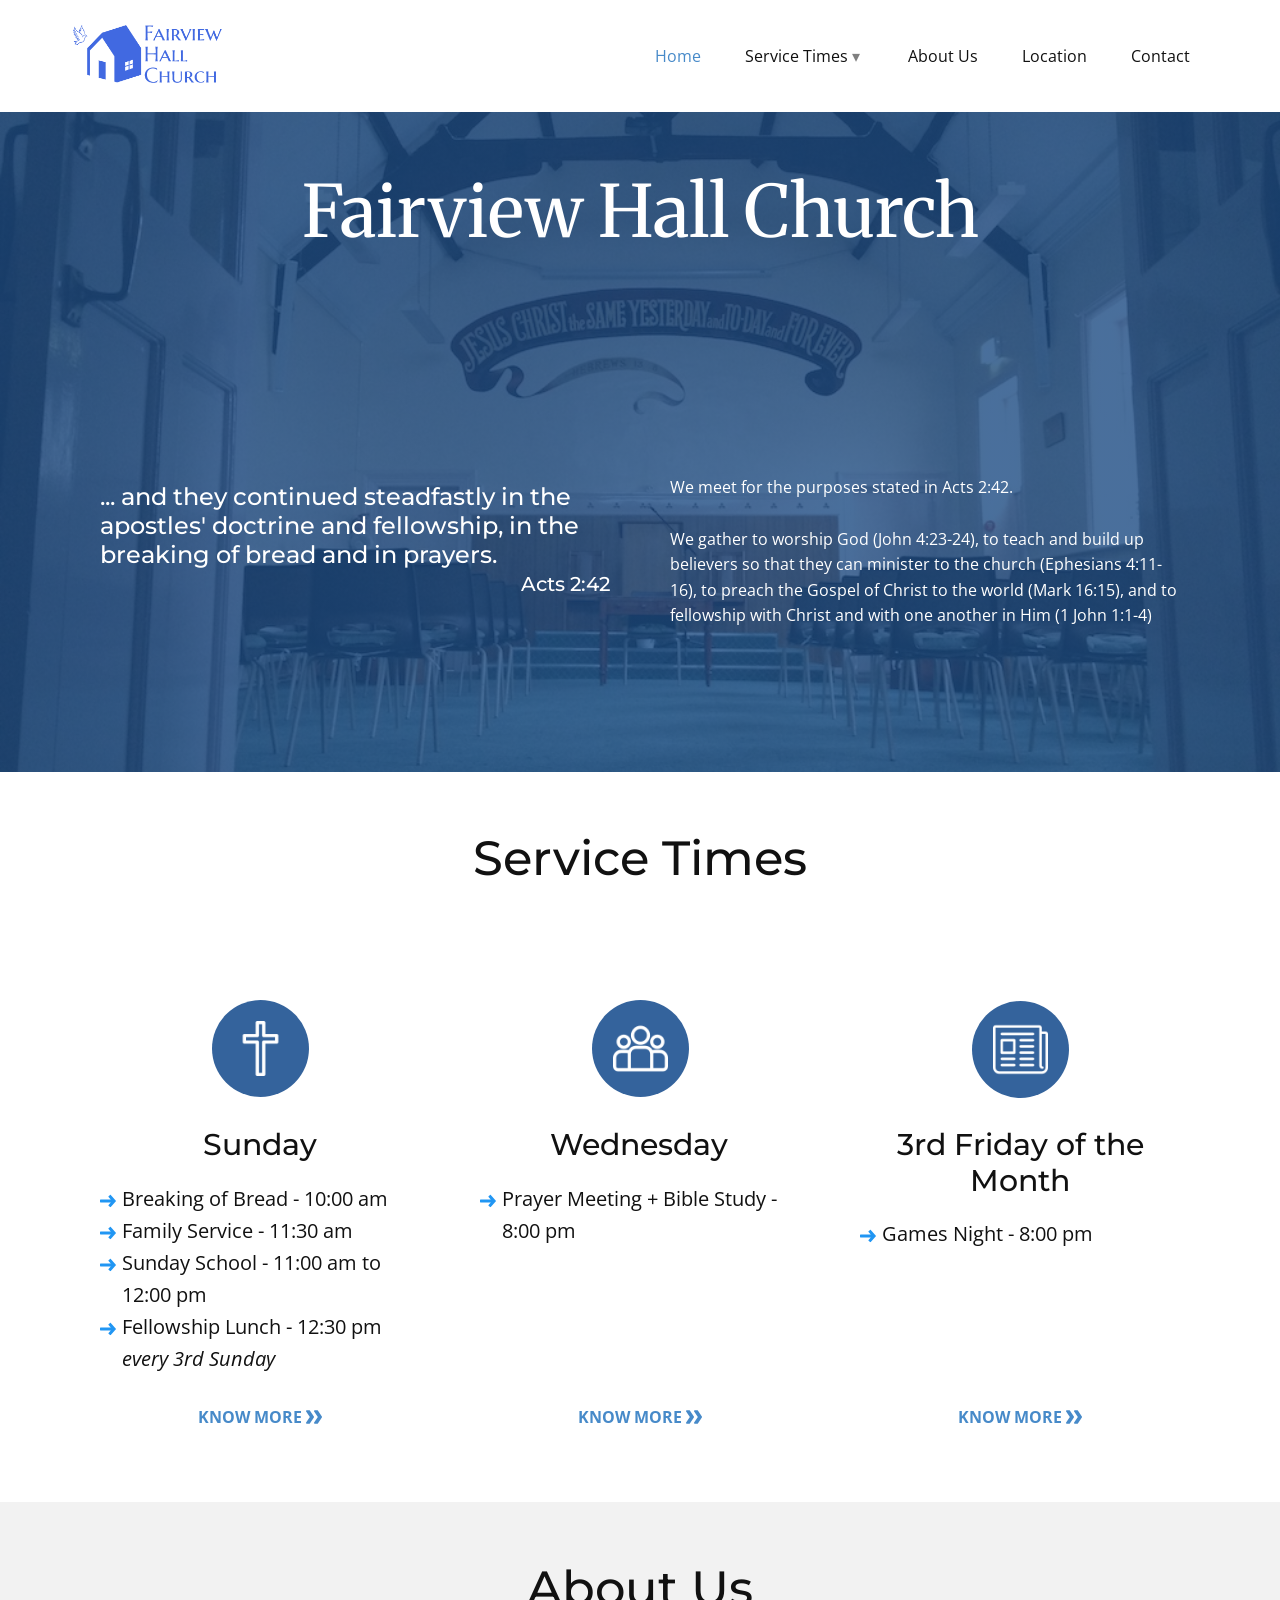
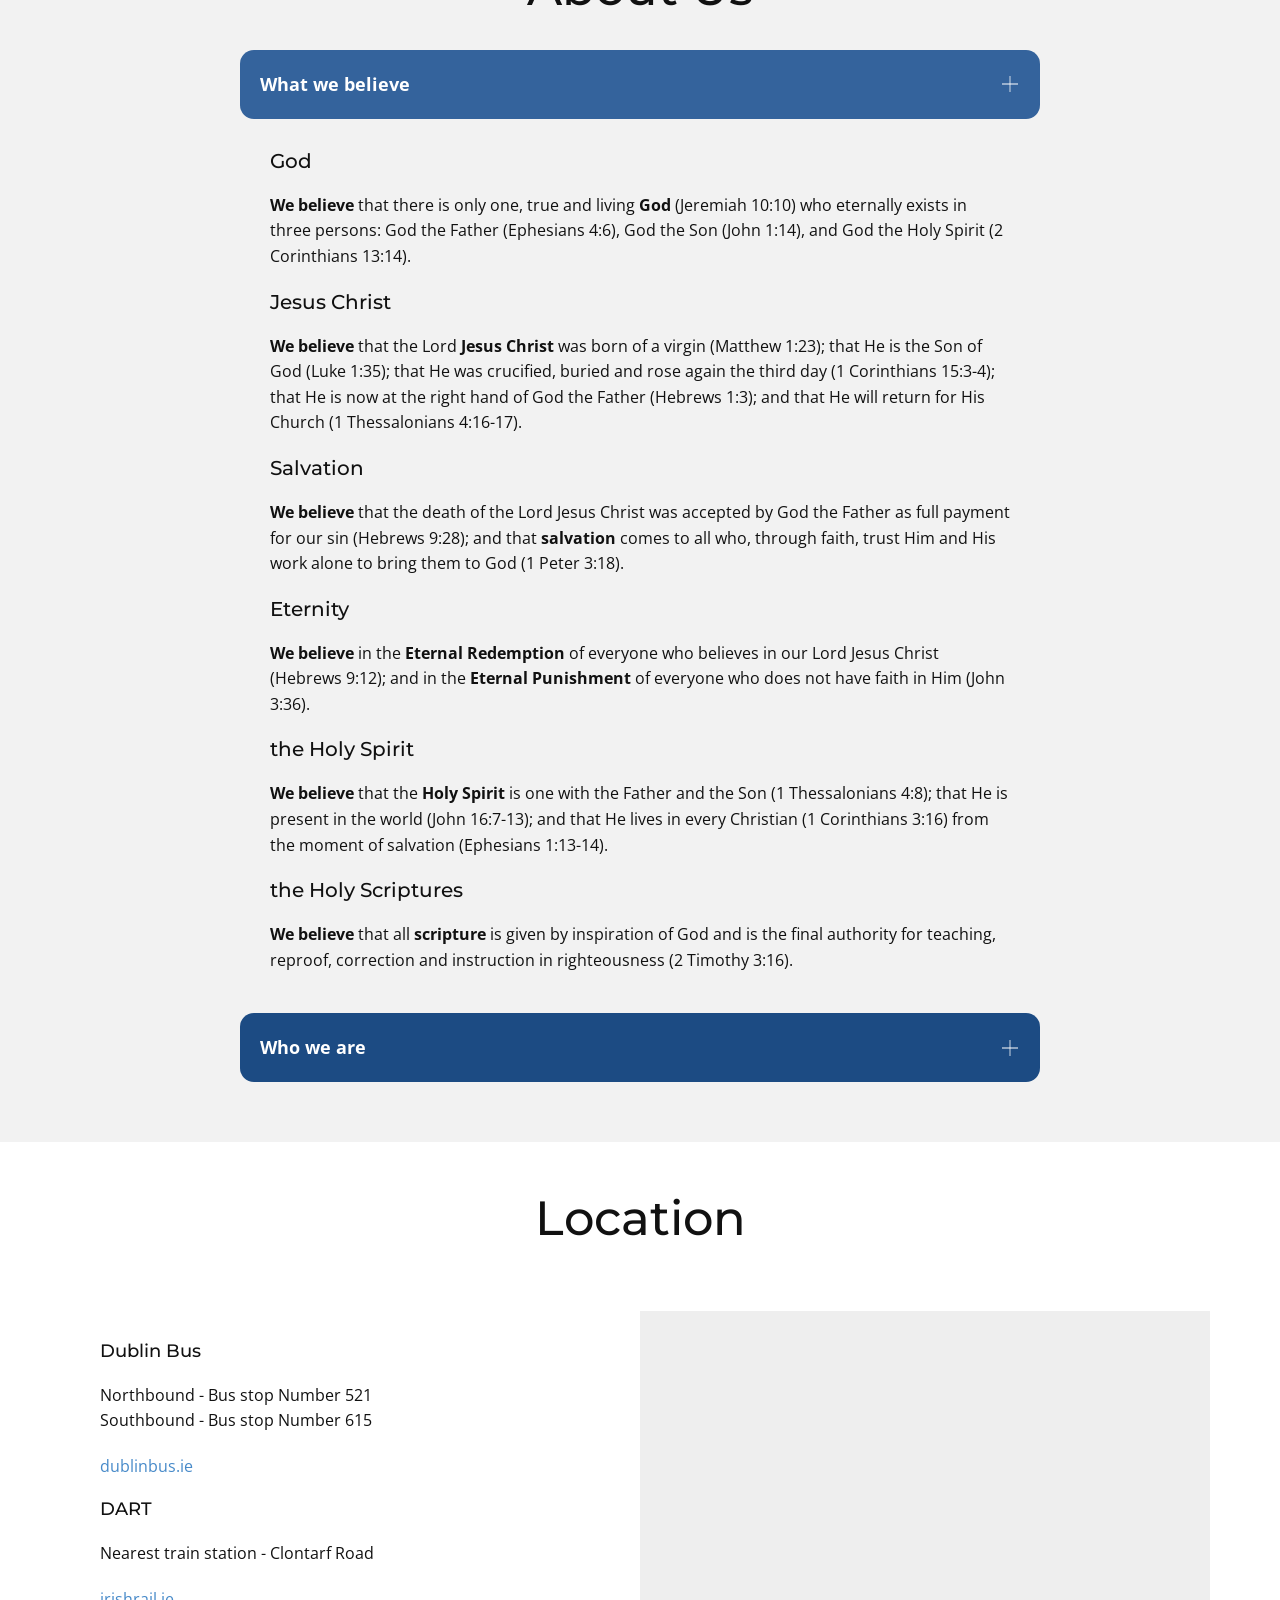
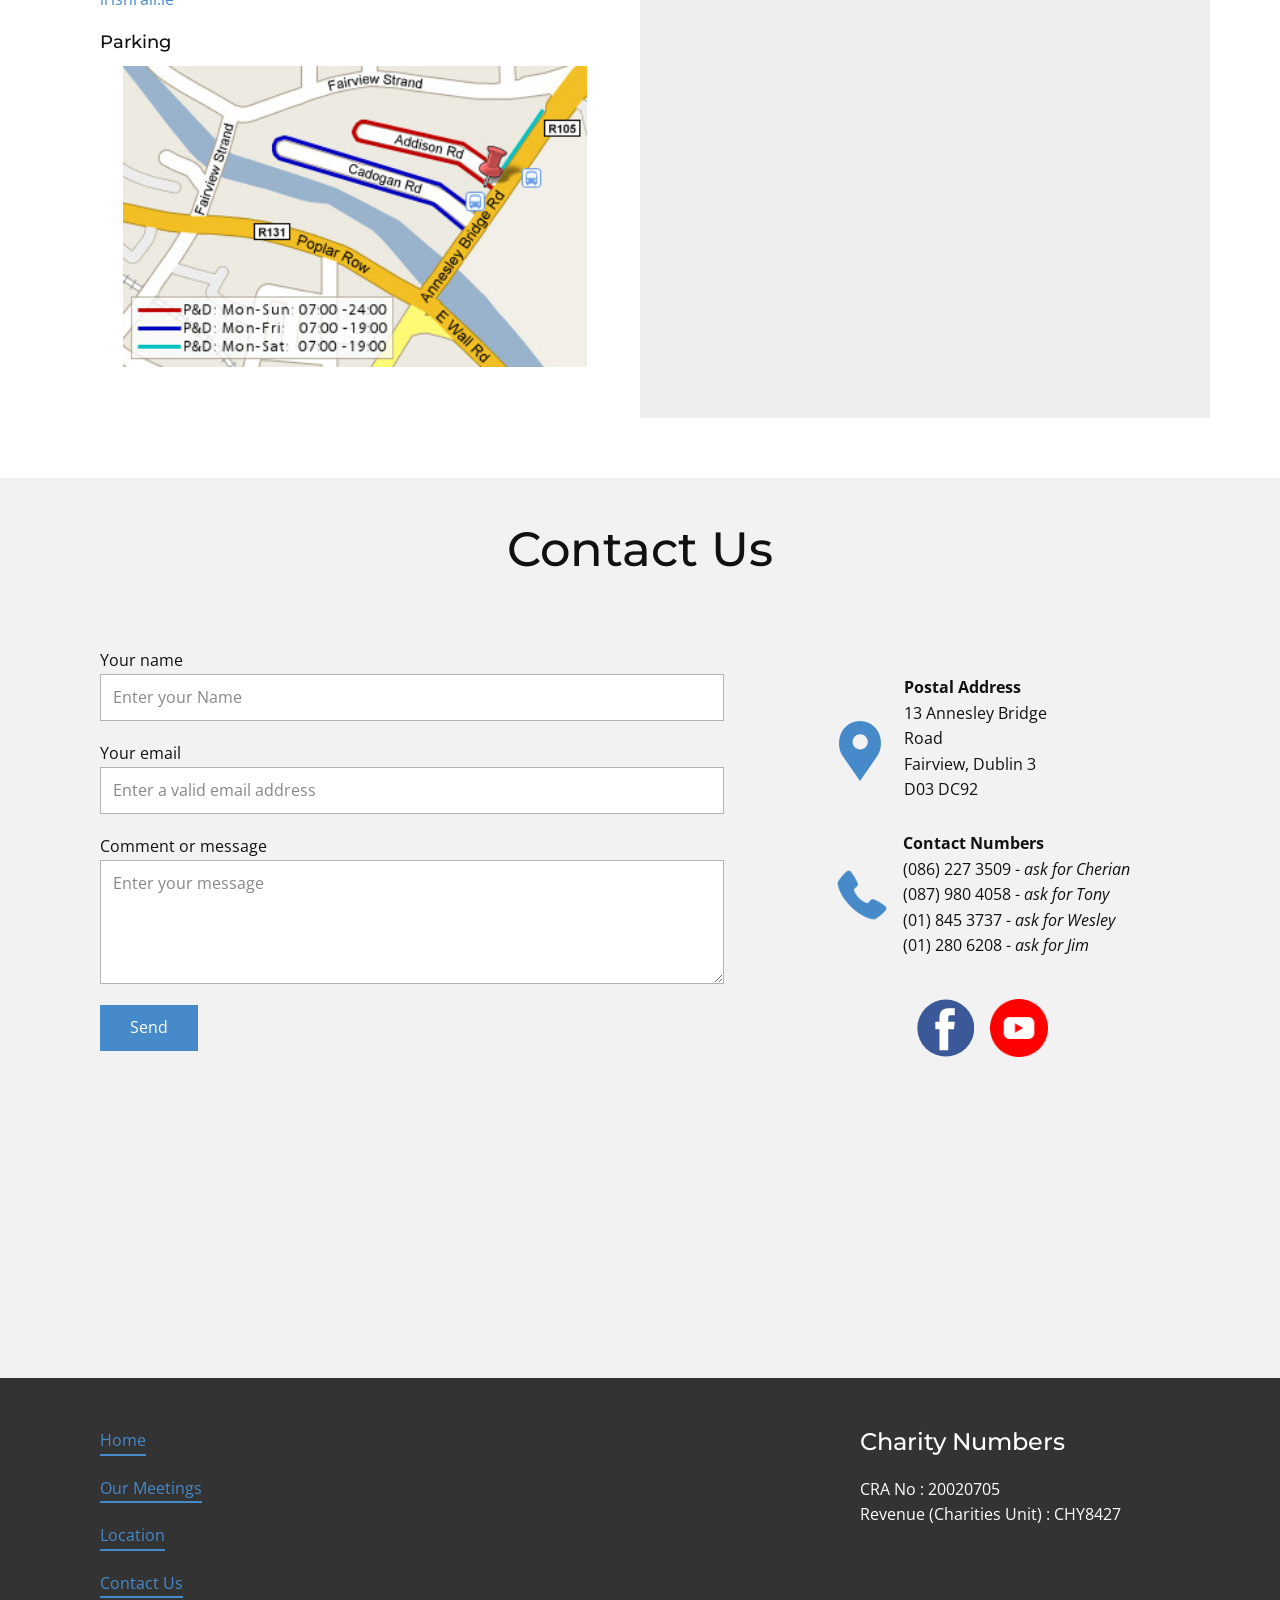
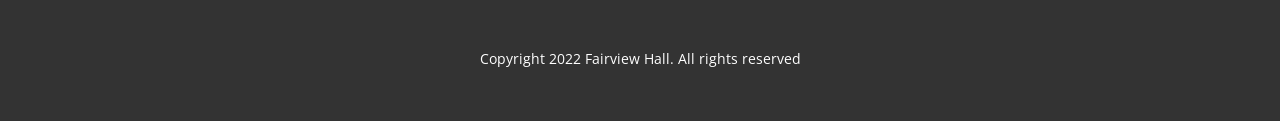
==== index.html @ e2ad4e7b "Nicepage website files initial" ====
<!DOCTYPE html>
<html style="font-size: 16px" lang="en-IE">
  <head>
    <meta name="viewport" content="width=device-width, initial-scale=1.0" />
    <meta charset="utf-8" />
    <meta
      name="keywords"
      content="Fairview Hall Church, ... and they continued steadfastly in the apostles&amp;apos; doctrine and fellowship, in the breaking of bread and in prayers."
    />
    <meta
      name="description"
      content="Main website for Fairview Hall Church to find details about weekly activities and contact for further information"
    />
    <title>Home</title>
    <link rel="stylesheet" href="nicepage.css" media="screen" />
    <link rel="stylesheet" href="Home.css" media="screen" />
    <script
      class="u-script"
      type="text/javascript"
      src="jquery.js"
      defer=""
    ></script>
    <script
      class="u-script"
      type="text/javascript"
      src="nicepage.js"
      defer=""
    ></script>
    <script type="text/javascript" src="shared.js" defer=""></script>
    <meta name="generator" content="Nicepage 4.18.5, nicepage.com" />
    <link rel="icon" href="images/favicon.png" />
    <link
      id="u-theme-google-font"
      rel="stylesheet"
      href="https://fonts.googleapis.com/css?family=Montserrat:100,100i,200,200i,300,300i,400,400i,500,500i,600,600i,700,700i,800,800i,900,900i|Open+Sans:300,300i,400,400i,500,500i,600,600i,700,700i,800,800i"
    />
    <link
      id="u-page-google-font"
      rel="stylesheet"
      href="https://fonts.googleapis.com/css?family=Merriweather:300,300i,400,400i,700,700i,900,900i"
    />

    <script type="application/ld+json">
      {
        "@context": "http://schema.org",
        "@type": "Organization",
        "name": "Fairview Hall Church",
        "logo": "images/LogoMakr-1WssBN.png"
      }
    </script>
    <meta name="theme-color" content="#478ac9" />
    <meta property="og:title" content="Home" />
    <meta
      property="og:description"
      content="Main website for Fairview Hall Church to find details about weekly activities and contact for further information"
    />
    <meta property="og:type" content="website" />
  </head>

  <body class="u-body u-xl-mode" data-lang="en">
    <header
      class="u-clearfix u-header u-sticky u-sticky-caca u-white u-header"
      id="sec-d228"
    >
      <div class="u-clearfix u-sheet u-sheet-1">
        <a
          href="index.html"
          class="u-image u-logo u-image-1"
          data-image-width="300"
          data-image-height="124"
        >
          <img
            src="images/LogoMakr-1WssBN.png"
            class="u-logo-image u-logo-image-1"
          />
        </a>
        <nav class="u-menu u-menu-one-level u-offcanvas u-menu-1">
          <div
            class="menu-collapse"
            style="font-size: 1rem; letter-spacing: 0px"
          >
            <a
              class="u-button-style u-custom-left-right-menu-spacing u-custom-padding-bottom u-custom-top-bottom-menu-spacing u-nav-link u-text-active-palette-1-base u-text-hover-palette-2-base"
              href="#"
            >
              <svg class="u-svg-link" viewBox="0 0 24 24">
                <use
                  xmlns:xlink="http://www.w3.org/1999/xlink"
                  xlink:href="#menu-hamburger"
                ></use>
              </svg>
              <svg
                class="u-svg-content"
                version="1.1"
                id="menu-hamburger"
                viewBox="0 0 16 16"
                x="0px"
                y="0px"
                xmlns:xlink="http://www.w3.org/1999/xlink"
                xmlns="http://www.w3.org/2000/svg"
              >
                <g>
                  <rect y="1" width="16" height="2"></rect>
                  <rect y="7" width="16" height="2"></rect>
                  <rect y="13" width="16" height="2"></rect>
                </g>
              </svg>
            </a>
          </div>
          <div class="u-custom-menu u-nav-container">
            <ul class="u-nav u-unstyled u-nav-1">
              <li class="u-nav-item">
                <a
                  class="u-button-style u-nav-link u-text-active-palette-1-base u-text-hover-palette-2-base"
                  href="#"
                  style="padding: 10px 20px"
                  >Home</a
                >
              </li>
              <li class="u-nav-item">
                <a
                  class="n-submenu u-button-style u-nav-link u-text-active-palette-1-base u-text-hover-palette-2-base"
                  href="#sec-service"
                  style="padding: 10px 20px"
                  >Service Times</a
                >
                <div
                  class="u-nav-popup"
                  data-animation-name=""
                  data-animation-duration="1000"
                  data-animation-delay="0"
                  data-animation-out="0"
                >
                  <ul class="u-nav u-unstyled">
                    <li class="u-nav-item">
                      <a class="u-button-style u-nav-link" href="Meetings.html"
                        >Meetings</a
                      >
                    </li>
                  </ul>
                </div>
              </li>
              <li class="u-nav-item">
                <a
                  class="u-button-style u-nav-link u-text-active-palette-1-base u-text-hover-palette-2-base"
                  href="#sec-about"
                  style="padding: 10px 20px"
                  >About Us</a
                >
              </li>
              <li class="u-nav-item">
                <a
                  class="u-button-style u-nav-link u-text-active-palette-1-base u-text-hover-palette-2-base"
                  href="#sec-location"
                  style="padding: 10px 20px"
                  >Location</a
                >
              </li>
              <li class="u-nav-item">
                <a
                  class="u-button-style u-nav-link u-text-active-palette-1-base u-text-hover-palette-2-base"
                  href="#sec-contact"
                  style="padding: 10px 20px"
                  >Contact</a
                >
              </li>
            </ul>
          </div>
          <div class="u-custom-menu u-nav-container-collapse">
            <div
              class="u-black u-container-style u-inner-container-layout u-opacity u-opacity-95 u-sidenav"
            >
              <div class="u-inner-container-layout u-sidenav-overflow">
                <div class="u-menu-close"></div>
                <ul
                  class="u-align-center u-nav u-popupmenu-items u-unstyled u-nav-3"
                >
                  <li class="u-nav-item">
                    <a class="u-button-style u-nav-link" href="#">Home</a>
                  </li>
                  <li class="u-nav-item">
                    <a class="u-button-style u-nav-link" href="#sec-service"
                      >Service Times</a
                    >
                    <ul class="u-nav">
                      <li class="u-nav-item">
                        <a
                          class="u-button-style u-nav-link"
                          href="Meetings.html"
                          >Meetings</a
                        >
                      </li>
                    </ul>
                  </li>
                  <li class="u-nav-item">
                    <a class="u-button-style u-nav-link" href="#sec-about"
                      >About Us</a
                    >
                  </li>
                  <li class="u-nav-item">
                    <a class="u-button-style u-nav-link" href="#sec-location"
                      >Location</a
                    >
                  </li>
                  <li class="u-nav-item">
                    <a class="u-button-style u-nav-link" href="#sec-contact"
                      >Contact</a
                    >
                  </li>
                </ul>
              </div>
            </div>
            <div class="u-black u-menu-overlay u-opacity u-opacity-70"></div>
          </div>
        </nav>
      </div>
    </header>
    <section
      class="u-align-center u-clearfix u-image u-shading u-section-1"
      src=""
      data-image-width="1000"
      data-image-height="750"
      id="sec-85da"
    >
      <div class="u-clearfix u-sheet u-sheet-1">
        <h1
          class="u-custom-font u-font-merriweather u-text u-text-default u-title u-text-1"
        >
          Fairview Hall Church
        </h1>
        <div class="u-clearfix u-layout-wrap u-layout-wrap-1">
          <div class="u-layout">
            <div class="u-layout-row">
              <div
                class="u-container-style u-layout-cell u-size-30 u-layout-cell-1"
              >
                <div
                  class="u-container-layout u-valign-bottom-xs u-container-layout-1"
                >
                  <h4
                    class="u-text u-text-default-lg u-text-default-md u-text-default-sm u-text-default-xs u-text-2"
                  >
                    ... and they continued steadfastly in the apostles' doctrine
                    and fellowship, in the breaking of bread and in prayers.<br />
                  </h4>
                  <h5
                    class="u-align-right u-text u-text-default-lg u-text-default-md u-text-default-sm u-text-default-xs u-text-3"
                  >
                    Acts 2:42
                  </h5>
                </div>
              </div>
              <div
                class="u-container-style u-layout-cell u-size-30 u-layout-cell-2"
              >
                <div class="u-container-layout u-container-layout-2">
                  <p
                    class="u-align-left-lg u-align-left-md u-align-left-sm u-align-left-xs u-text u-text-default-lg u-text-default-md u-text-default-sm u-text-default-xs u-text-4"
                  >
                    We meet for the purposes stated in Acts 2:42.<br />
                    <br />
                    We gather to worship God (John 4:23-24), to teach and build
                    up believers so that they can minister to the church
                    (Ephesians 4:11-16), to preach the Gospel of Christ to the
                    world (Mark 16:15), and to fellowship with Christ and with
                    one another in Him (1 John 1:1-4)
                  </p>
                </div>
              </div>
            </div>
          </div>
        </div>
      </div>
    </section>
    <section class="u-align-center u-clearfix u-section-2" id="sec-service">
      <div class="u-clearfix u-sheet u-sheet-1">
        <h1 class="u-text u-text-default u-text-1">Service Times</h1>
        <div class="u-clearfix u-expanded-width u-layout-wrap u-layout-wrap-1">
          <div class="u-layout">
            <div class="u-layout-row">
              <div
                class="u-container-style u-layout-cell u-shape-rectangle u-size-20 u-layout-cell-1"
                data-animation-name="customAnimationIn"
                data-animation-duration="1000"
                data-animation-direction=""
                data-animation-delay="0"
                data-animation-out="0"
              >
                <div class="u-container-layout u-container-layout-1">
                  <span
                    class="u-align-left u-custom-color-2 u-file-icon u-icon u-icon-circle u-icon-1"
                    ><img src="images/2133353-abd5d537.png" alt=""
                  /></span>
                  <h3 class="u-align-left u-text u-text-default u-text-2">
                    Sunday
                  </h3>
                  <ul
                    class="service-text u-align-left u-custom-list u-text u-text-3"
                  >
                    <li>
                      <div class="u-list-icon u-list-icon-1">
                        <svg
                          class="u-svg-content"
                          viewBox="0 0 512.008 512.008"
                          id="svg-9fe4"
                        >
                          <path
                            d="m507.904 245.317-163.296-181.408c-2.848-3.168-6.848-5.056-11.072-5.28-4.352-.288-8.384 1.248-11.552 4.096l-47.552 42.784c-6.56 5.92-7.072 16.032-1.184 22.592l71.904 79.904h-329.152c-8.832 0-16 7.168-16 16v64c0 8.832 7.168 16 16 16h329.152l-71.904 79.872c-5.92 6.592-5.376 16.672 1.184 22.624l47.552 42.816c3.072 2.752 6.912 4.096 10.72 4.096 4.384 0 8.704-1.792 11.904-5.28l163.296-181.408c5.472-6.08 5.472-15.328 0-21.408z"
                            fill="currentColor"
                          ></path>
                        </svg>
                      </div>
                      Breaking of Bread - 10:00 am
                    </li>
                    <li>
                      <div class="u-list-icon u-list-icon-1">
                        <svg
                          class="u-svg-content"
                          viewBox="0 0 512.008 512.008"
                          id="svg-9fe4"
                        >
                          <path
                            d="m507.904 245.317-163.296-181.408c-2.848-3.168-6.848-5.056-11.072-5.28-4.352-.288-8.384 1.248-11.552 4.096l-47.552 42.784c-6.56 5.92-7.072 16.032-1.184 22.592l71.904 79.904h-329.152c-8.832 0-16 7.168-16 16v64c0 8.832 7.168 16 16 16h329.152l-71.904 79.872c-5.92 6.592-5.376 16.672 1.184 22.624l47.552 42.816c3.072 2.752 6.912 4.096 10.72 4.096 4.384 0 8.704-1.792 11.904-5.28l163.296-181.408c5.472-6.08 5.472-15.328 0-21.408z"
                            fill="currentColor"
                          ></path>
                        </svg>
                      </div>
                      Family Service - 11:30 am
                    </li>
                    <li>
                      <div class="u-list-icon u-list-icon-1">
                        <svg
                          class="u-svg-content"
                          viewBox="0 0 512.008 512.008"
                          id="svg-9fe4"
                        >
                          <path
                            d="m507.904 245.317-163.296-181.408c-2.848-3.168-6.848-5.056-11.072-5.28-4.352-.288-8.384 1.248-11.552 4.096l-47.552 42.784c-6.56 5.92-7.072 16.032-1.184 22.592l71.904 79.904h-329.152c-8.832 0-16 7.168-16 16v64c0 8.832 7.168 16 16 16h329.152l-71.904 79.872c-5.92 6.592-5.376 16.672 1.184 22.624l47.552 42.816c3.072 2.752 6.912 4.096 10.72 4.096 4.384 0 8.704-1.792 11.904-5.28l163.296-181.408c5.472-6.08 5.472-15.328 0-21.408z"
                            fill="currentColor"
                          ></path>
                        </svg>
                      </div>
                      Sunday School - 11:00 am to 12:00 pm
                    </li>
                    <li>
                      <div class="u-list-icon u-list-icon-1">
                        <svg
                          class="u-svg-content"
                          viewBox="0 0 512.008 512.008"
                          id="svg-9fe4"
                        >
                          <path
                            d="m507.904 245.317-163.296-181.408c-2.848-3.168-6.848-5.056-11.072-5.28-4.352-.288-8.384 1.248-11.552 4.096l-47.552 42.784c-6.56 5.92-7.072 16.032-1.184 22.592l71.904 79.904h-329.152c-8.832 0-16 7.168-16 16v64c0 8.832 7.168 16 16 16h329.152l-71.904 79.872c-5.92 6.592-5.376 16.672 1.184 22.624l47.552 42.816c3.072 2.752 6.912 4.096 10.72 4.096 4.384 0 8.704-1.792 11.904-5.28l163.296-181.408c5.472-6.08 5.472-15.328 0-21.408z"
                            fill="currentColor"
                          ></path>
                        </svg>
                      </div>
                      Fellowship Lunch - 12:30 pm<br />
                      <span style="font-style: italic"> every 3rd Sunday</span>
                      <br />
                    </li>
                  </ul>
                  <a
                    href="Meetings.html"
                    class="u-align-center u-btn u-button-style u-none u-text-hover-palette-2-base u-text-palette-1-base u-btn-1"
                    >Know More&nbsp;<span
                      class="u-icon u-text-palette-1-base u-icon-2"
                      ><svg
                        class="u-svg-content"
                        viewBox="0 -32 426.66667 426"
                        style="width: 1em; height: 1em"
                      >
                        <path
                          d="m213.332031 181.667969c0 4.265625-1.277343 8.53125-3.625 11.730469l-106.667969 160c-3.839843 5.761718-10.238281 9.601562-17.707031 9.601562h-64c-11.730469 0-21.332031-9.601562-21.332031-21.332031 0-4.269531 1.28125-8.535157 3.625-11.734375l98.773438-148.265625-98.773438-148.269531c-2.34375-3.199219-3.625-7.464844-3.625-11.730469 0-11.734375 9.601562-21.335938 21.332031-21.335938h64c7.46875 0 13.867188 3.839844 17.707031 9.601563l106.667969 160c2.347657 3.199218 3.625 7.464844 3.625 11.734375zm0 0"
                        ></path>
                        <path
                          d="m426.667969 181.667969c0 4.265625-1.28125 8.53125-3.628907 11.730469l-106.664062 160c-3.839844 5.761718-10.242188 9.601562-17.707031 9.601562h-64c-11.734375 0-21.335938-9.601562-21.335938-21.332031 0-4.269531 1.28125-8.535157 3.628907-11.734375l98.773437-148.265625-98.773437-148.269531c-2.347657-3.199219-3.628907-7.464844-3.628907-11.730469 0-11.734375 9.601563-21.335938 21.335938-21.335938h64c7.464843 0 13.867187 3.839844 17.707031 9.601563l106.664062 160c2.347657 3.199218 3.628907 7.464844 3.628907 11.734375zm0 0"
                        ></path></svg
                      ><img
                    /></span>
                  </a>
                </div>
              </div>
              <div
                class="u-container-style u-layout-cell u-shape-rectangle u-size-20 u-layout-cell-2"
                data-animation-name="customAnimationIn"
                data-animation-duration="1000"
                data-animation-delay="0"
                data-animation-out="0"
              >
                <div class="u-container-layout u-container-layout-2">
                  <span
                    class="u-align-left u-custom-color-2 u-file-icon u-icon u-icon-circle u-icon-3"
                    ><img src="images/681443-f411dbba.png" alt=""
                  /></span>
                  <h3 class="u-align-left u-text u-text-default u-text-4">
                    Wednesday
                  </h3>
                  <ul
                    class="service-text u-align-left u-custom-list u-text u-text-5"
                  >
                    <li>
                      <div class="u-list-icon u-list-icon-5">
                        <svg
                          class="u-svg-content"
                          viewBox="0 0 512.008 512.008"
                          id="svg-9fe4"
                        >
                          <path
                            d="m507.904 245.317-163.296-181.408c-2.848-3.168-6.848-5.056-11.072-5.28-4.352-.288-8.384 1.248-11.552 4.096l-47.552 42.784c-6.56 5.92-7.072 16.032-1.184 22.592l71.904 79.904h-329.152c-8.832 0-16 7.168-16 16v64c0 8.832 7.168 16 16 16h329.152l-71.904 79.872c-5.92 6.592-5.376 16.672 1.184 22.624l47.552 42.816c3.072 2.752 6.912 4.096 10.72 4.096 4.384 0 8.704-1.792 11.904-5.28l163.296-181.408c5.472-6.08 5.472-15.328 0-21.408z"
                            fill="currentColor"
                          ></path>
                        </svg>
                      </div>
                      Prayer Meeting + Bible Study - 8:00 pm
                    </li>
                  </ul>
                  <a
                    href="Meetings.html"
                    class="u-align-center u-btn u-button-style u-none u-text-hover-palette-2-base u-text-palette-1-base u-btn-2"
                    >Know More&nbsp;<span
                      class="u-icon u-text-palette-1-base u-icon-4"
                      ><svg
                        class="u-svg-content"
                        viewBox="0 -32 426.66667 426"
                        style="width: 1em; height: 1em"
                      >
                        <path
                          d="m213.332031 181.667969c0 4.265625-1.277343 8.53125-3.625 11.730469l-106.667969 160c-3.839843 5.761718-10.238281 9.601562-17.707031 9.601562h-64c-11.730469 0-21.332031-9.601562-21.332031-21.332031 0-4.269531 1.28125-8.535157 3.625-11.734375l98.773438-148.265625-98.773438-148.269531c-2.34375-3.199219-3.625-7.464844-3.625-11.730469 0-11.734375 9.601562-21.335938 21.332031-21.335938h64c7.46875 0 13.867188 3.839844 17.707031 9.601563l106.667969 160c2.347657 3.199218 3.625 7.464844 3.625 11.734375zm0 0"
                        ></path>
                        <path
                          d="m426.667969 181.667969c0 4.265625-1.28125 8.53125-3.628907 11.730469l-106.664062 160c-3.839844 5.761718-10.242188 9.601562-17.707031 9.601562h-64c-11.734375 0-21.335938-9.601562-21.335938-21.332031 0-4.269531 1.28125-8.535157 3.628907-11.734375l98.773437-148.265625-98.773437-148.269531c-2.347657-3.199219-3.628907-7.464844-3.628907-11.730469 0-11.734375 9.601563-21.335938 21.335938-21.335938h64c7.464843 0 13.867187 3.839844 17.707031 9.601563l106.664062 160c2.347657 3.199218 3.628907 7.464844 3.628907 11.734375zm0 0"
                        ></path></svg
                      ><img
                    /></span>
                  </a>
                </div>
              </div>
              <div
                class="u-container-style u-layout-cell u-size-20 u-layout-cell-3"
                data-animation-name="customAnimationIn"
                data-animation-duration="1000"
                data-animation-direction=""
                data-animation-delay="0"
                data-animation-out="0"
              >
                <div class="u-container-layout u-container-layout-3">
                  <span
                    class="u-custom-color-2 u-file-icon u-icon u-icon-circle u-icon-5"
                    ><img src="images/81460-0fc113b5.png" alt=""
                  /></span>
                  <h3 class="u-align-center u-text u-text-default u-text-6">
                    3rd Friday of the Month
                  </h3>
                  <ul
                    class="service-text u-align-left u-custom-list u-text u-text-7"
                  >
                    <li>
                      <div class="u-list-icon u-list-icon-6">
                        <svg
                          class="u-svg-content"
                          viewBox="0 0 512.008 512.008"
                          id="svg-9fe4"
                        >
                          <path
                            d="m507.904 245.317-163.296-181.408c-2.848-3.168-6.848-5.056-11.072-5.28-4.352-.288-8.384 1.248-11.552 4.096l-47.552 42.784c-6.56 5.92-7.072 16.032-1.184 22.592l71.904 79.904h-329.152c-8.832 0-16 7.168-16 16v64c0 8.832 7.168 16 16 16h329.152l-71.904 79.872c-5.92 6.592-5.376 16.672 1.184 22.624l47.552 42.816c3.072 2.752 6.912 4.096 10.72 4.096 4.384 0 8.704-1.792 11.904-5.28l163.296-181.408c5.472-6.08 5.472-15.328 0-21.408z"
                            fill="currentColor"
                          ></path>
                        </svg>
                      </div>
                      Games Night - 8:00 pm
                    </li>
                  </ul>
                  <a
                    href="Meetings.html#sec-2cde"
                    class="u-align-center u-btn u-button-style u-none u-text-hover-palette-2-base u-text-palette-1-base u-btn-3"
                    >Know More&nbsp;<span
                      class="u-icon u-text-palette-1-base u-icon-6"
                      ><svg
                        class="u-svg-content"
                        viewBox="0 -32 426.66667 426"
                        style="width: 1em; height: 1em"
                      >
                        <path
                          d="m213.332031 181.667969c0 4.265625-1.277343 8.53125-3.625 11.730469l-106.667969 160c-3.839843 5.761718-10.238281 9.601562-17.707031 9.601562h-64c-11.730469 0-21.332031-9.601562-21.332031-21.332031 0-4.269531 1.28125-8.535157 3.625-11.734375l98.773438-148.265625-98.773438-148.269531c-2.34375-3.199219-3.625-7.464844-3.625-11.730469 0-11.734375 9.601562-21.335938 21.332031-21.335938h64c7.46875 0 13.867188 3.839844 17.707031 9.601563l106.667969 160c2.347657 3.199218 3.625 7.464844 3.625 11.734375zm0 0"
                        ></path>
                        <path
                          d="m426.667969 181.667969c0 4.265625-1.28125 8.53125-3.628907 11.730469l-106.664062 160c-3.839844 5.761718-10.242188 9.601562-17.707031 9.601562h-64c-11.734375 0-21.335938-9.601562-21.335938-21.332031 0-4.269531 1.28125-8.535157 3.628907-11.734375l98.773437-148.265625-98.773437-148.269531c-2.347657-3.199219-3.628907-7.464844-3.628907-11.730469 0-11.734375 9.601563-21.335938 21.335938-21.335938h64c7.464843 0 13.867187 3.839844 17.707031 9.601563l106.664062 160c2.347657 3.199218 3.628907 7.464844 3.628907 11.734375zm0 0"
                        ></path></svg
                      ><img
                    /></span>
                  </a>
                </div>
              </div>
            </div>
          </div>
        </div>
      </div>
    </section>
    <section
      class="u-align-center u-clearfix u-grey-5 u-section-3"
      id="sec-about"
    >
      <div class="u-clearfix u-sheet u-valign-middle u-sheet-1">
        <h1 class="u-text u-text-default u-text-1">About Us</h1>
        <div class="u-accordion u-spacing-10 u-accordion-1">
          <div class="u-accordion-item">
            <a
              class="active u-accordion-link u-active-custom-color-2 u-button-style u-custom-color-1 u-hover-custom-color-2 u-radius-14 u-accordion-link-1"
              id="link-accordion-0781"
              aria-controls="accordion-0781"
              aria-selected="true"
            >
              <span class="u-accordion-link-text">What we believe</span
              ><span
                class="u-accordion-link-icon u-icon u-icon-rectangle u-text-white u-icon-1"
                ><svg
                  class="u-svg-link"
                  preserveAspectRatio="xMidYMin slice"
                  viewBox="0 0 42 42"
                >
                  <use
                    xmlns:xlink="http://www.w3.org/1999/xlink"
                    xlink:href="#svg-f4c1"
                  ></use></svg
                ><svg
                  class="u-svg-content"
                  viewBox="0 0 42 42"
                  x="0px"
                  y="0px"
                  id="svg-f4c1"
                  style="enable-background: new 0 0 42 42"
                >
                  <polygon
                    points="42,20 22,20 22,0 20,0 20,20 0,20 0,22 20,22 20,42 22,42 22,22 42,22 "
                  ></polygon></svg
              ></span>
            </a>
            <div
              class="u-accordion-active u-accordion-pane u-container-style u-shape-rectangle u-accordion-pane-1"
              id="accordion-0781"
              aria-labelledby="link-accordion-0781"
            >
              <div class="u-container-layout u-container-layout-1">
                <h5 class="u-text u-text-2">God</h5>
                <p class="u-text u-text-3">
                  <span style="font-weight: 700">We believe</span> that there is
                  only one, true and living
                  <span style="font-weight: 700">God</span> (Jeremiah 10:10) who
                  eternally exists in three persons: God the Father (Ephesians
                  4:6), God the Son (John 1:14), and God the Holy Spirit (2
                  Corinthians 13:14).
                </p>
                <h5 class="u-text u-text-4">Jesus Christ</h5>
                <p class="u-text u-text-5">
                  <span style="font-weight: 700">We believe</span> that the Lord
                  <span style="font-weight: 700">Jesus Christ </span>was born of
                  a virgin (Matthew 1:23); that He is the Son of God (Luke
                  1:35); that He was crucified, buried and rose again the third
                  day (1 Corinthians 15:3-4); that He is now at the right hand
                  of God the Father (Hebrews 1:3); and that He will return for
                  His Church (1 Thessalonians 4:16-17).
                </p>
                <h5
                  class="u-text u-text-6"
                  data-animation-name=""
                  data-animation-duration="0"
                  data-animation-delay="0"
                  data-animation-direction=""
                >
                  Salvation
                </h5>
                <p class="u-text u-text-7">
                  <span style="font-weight: 700">We believe</span> that the
                  death of the Lord Jesus Christ was accepted by God the Father
                  as full payment for our sin (Hebrews 9:28); and
                  that&nbsp;<span style="font-weight: 700">salvation</span
                  >&nbsp;comes to all who, through faith, trust Him and His work
                  alone to bring them to God (1 Peter 3:18).
                </p>
                <h5
                  class="u-text u-text-8"
                  data-animation-name=""
                  data-animation-duration="0"
                  data-animation-delay="0"
                  data-animation-direction=""
                >
                  Eternity
                </h5>
                <p class="u-text u-text-9">
                  <span style="font-weight: 700">We believe</span> in the
                  <span style="font-weight: 700">Eternal Redemption </span>of
                  everyone who believes in our Lord Jesus Christ (Hebrews 9:12);
                  and in the
                  <span style="font-weight: 700">Eternal Punishment </span>of
                  everyone who does not have faith in Him (John 3:36).
                </p>
                <h5 class="u-text u-text-10">the Holy Spirit</h5>
                <p class="u-text u-text-11">
                  <span style="font-weight: 700">We believe</span> that the
                  <span style="font-weight: 700">Holy Spirit </span>is one with
                  the Father and the Son (1 Thessalonians 4:8); that He is
                  present in the world (John 16:7-13); and that He lives in
                  every Christian (1 Corinthians 3:16) from the moment of
                  salvation (Ephesians 1:13-14).
                </p>
                <h5 class="u-text u-text-12">the Holy Scriptures</h5>
                <p class="u-text u-text-13">
                  <span style="font-weight: 700">We believe </span>that all
                  <span style="font-weight: 700">scripture </span>is given by
                  inspiration of God and is the final authority for teaching,
                  reproof, correction and instruction in righteousness (2
                  Timothy 3:16).<br />
                </p>
              </div>
            </div>
          </div>
          <div class="u-accordion-item">
            <a
              class="u-accordion-link u-active-custom-color-2 u-button-style u-custom-color-1 u-hover-custom-color-2 u-radius-14 u-accordion-link-2"
              id="link-accordion-4c47"
              aria-controls="accordion-4c47"
              aria-selected="false"
            >
              <span class="u-accordion-link-text">Who we are</span
              ><span
                class="u-accordion-link-icon u-icon u-icon-rectangle u-text-white u-icon-2"
                ><svg
                  class="u-svg-link"
                  preserveAspectRatio="xMidYMin slice"
                  viewBox="0 0 42 42"
                >
                  <use
                    xmlns:xlink="http://www.w3.org/1999/xlink"
                    xlink:href="#svg-f2c3"
                  ></use></svg
                ><svg
                  class="u-svg-content"
                  viewBox="0 0 42 42"
                  x="0px"
                  y="0px"
                  id="svg-f2c3"
                  style="enable-background: new 0 0 42 42"
                >
                  <polygon
                    points="42,20 22,20 22,0 20,0 20,20 0,20 0,22 20,22 20,42 22,42 22,22 42,22 "
                  ></polygon></svg
              ></span>
            </a>
            <div
              class="u-accordion-pane u-container-style u-shape-rectangle u-accordion-pane-2"
              id="accordion-4c47"
              aria-labelledby="link-accordion-4c47"
            >
              <div class="u-container-layout u-container-layout-2">
                <h5 class="u-text u-text-default u-text-14">Who are we?</h5>
                <p class="u-text u-text-default u-text-15">
                  Fairview Hall Church is a
                  <span style="font-weight: 700"
                    >local meeting of Christians&nbsp;</span
                  >(followers of Christ) in Dublin who seek to gather solely to
                  the name of our Lord Jesus Christ.
                </p>
                <h5 class="u-text u-text-default u-text-16">Who leads us?</h5>
                <p class="u-text u-text-default u-text-17">
                  <span style="font-weight: 700">Christ</span> is the head of
                  the church (Colossians 1:18), which is His body (Ephesians
                  1:22-23), and which is made up of all true followers of Him.
                  Since the local gathering of believers is the local
                  representation of Christ’s body, He is also the head of our
                  local church.
                </p>
                <h5 class="u-text u-text-default u-text-18">
                  What form of church government do we follow?
                </h5>
                <p class="u-text u-text-default u-text-19">
                  The Lord Jesus Christ guides us through a plural number of
                  male <span style="font-weight: 700">Elders</span>, in accord
                  with the New Testament Scriptures (1 Timothy 3:1-7; Titus
                  1:5-9). <span style="font-weight: 700">Deacons</span> are also
                  appointed by the elders to assist in ministering to the church
                  (1 Timothy 3:8-13; Acts 6:1-7).
                </p>
                <h5 class="u-text u-text-default u-text-20">
                  What is our foundation?
                </h5>
                <p class="u-text u-text-default u-text-21">
                  We stand on the supreme authority of the Scriptures, which are
                  inspired by God (2 Timothy 3:16). We rely on the Spirit of God
                  alone to reveal, teach and illuminate the wisdom, truth and
                  instruction revealed in the Scriptures. The Lord Jesus Christ
                  is the <span style="font-weight: 700">Word of God </span>and
                  our only Foundation (John 1:1, 14; 1 Corinthians 3:11). <br />
                  <br />We desire to whole-heartedly follow the Word of God,
                  interpreting the Scriptures with the Scriptures through the
                  guidance of the Holy Spirit. We only receive teaching, and
                  teachers, who believe and follow this rule. We do not accept
                  tradition or reasoning of men which do not correspond with the
                  Scriptures. However we do take seriously what the Holy Spirit
                  has taught those who have gone before us.
                </p>
                <h5 class="u-text u-text-default u-text-22">
                  What gospel do we preach?
                </h5>
                <p class="u-text u-text-default u-text-23">
                  This is the gospel in which we stand: “<span
                    style="font-weight: 700"
                    >Christ died for our sins </span
                  >according to the Scriptures. He was buried
                  <span style="font-weight: 700">and rose again </span>the third
                  day according to the Scriptures.” (1 Corinthians 15:1-4).
                  Forgiveness comes through faith and trust in the death, burial
                  and resurrection of the Lord Jesus Christ alone, which brings
                  us to God having made peace between God and us (Romans 5:1-2).
                </p>
              </div>
            </div>
          </div>
        </div>
      </div>
    </section>
    <section class="u-align-center u-clearfix u-section-4" id="sec-location">
      <div class="u-clearfix u-sheet u-sheet-1">
        <h1 class="u-text u-text-1">Location</h1>
        <div class="u-clearfix u-expanded-width u-layout-wrap u-layout-wrap-1">
          <div class="u-layout">
            <div class="u-layout-row">
              <div
                class="u-container-style u-layout-cell u-size-30 u-layout-cell-1"
              >
                <div class="u-container-layout u-container-layout-1">
                  <h6 class="u-text u-text-default u-text-2">Dublin Bus</h6>
                  <p class="u-text u-text-default u-text-3">
                    Northbound - Bus stop Number 521<br />Southbound - Bus stop
                    Number 615
                  </p>
                  <p class="u-text u-text-default u-text-4">
                    <a
                      class="u-active-none u-border-none u-btn u-button-link u-button-style u-hover-none u-none u-text-palette-1-base u-btn-1"
                      href="http://www.dublinbus.ie/"
                      target="_blank"
                      >dublinbus.ie</a
                    >
                  </p>
                  <h6 class="u-text u-text-default u-text-5">DART</h6>
                  <p class="u-text u-text-default u-text-6">
                    Nearest train station - Clontarf Road
                  </p>
                  <p class="u-text u-text-default u-text-7">
                    <a
                      class="u-active-none u-border-none u-btn u-button-link u-button-style u-hover-none u-none u-text-palette-1-base u-btn-2"
                      href="https://www.irishrail.ie/"
                      target="_blank"
                      >irishrail.ie</a
                    >
                  </p>
                  <h6 class="u-text u-text-8">Parking</h6>
                  <img
                    class="u-image u-image-default u-image-1"
                    src="images/map_parking.jpg"
                    alt=""
                    data-image-width="355"
                    data-image-height="230"
                  />
                </div>
              </div>
              <div
                class="u-container-style u-layout-cell u-size-30 u-layout-cell-2"
              >
                <div class="u-container-layout u-container-layout-2">
                  <div class="u-expanded u-grey-light-2 u-map">
                    <div class="embed-responsive">
                      <iframe
                        class="embed-responsive-item"
                        src="https://maps.google.com/maps?output=embed&amp;q=Fairview%20Hall&amp;z=15&amp;t=m"
                        data-map="[base64]"
                      ></iframe>
                    </div>
                  </div>
                </div>
              </div>
            </div>
          </div>
        </div>
      </div>
    </section>
    <section
      class="u-align-center u-clearfix u-grey-5 u-section-5"
      id="sec-contact"
    >
      <div class="u-clearfix u-sheet u-sheet-1">
        <h1 class="u-text u-text-1">Contact Us</h1>
        <div
          class="u-clearfix u-expanded-width u-gutter-0 u-layout-wrap u-layout-wrap-1"
        >
          <div class="u-layout">
            <div class="u-layout-row">
              <div
                class="u-container-style u-layout-cell u-size-36 u-layout-cell-1"
                data-animation-name="customAnimationIn"
                data-animation-duration="1000"
                data-animation-out="0"
              >
                <div
                  class="u-container-layout u-valign-middle u-container-layout-1"
                >
                  <div class="u-form u-form-1">
                    <form
                      action="https://forms.nicepagesrv.com/Form/Process"
                      class="u-clearfix u-form-spacing-20 u-form-vertical u-inner-form"
                      style="padding: 10px"
                      source="gsheets"
                      name="form"
                    >
                      <div class="u-form-group u-form-name u-label-top">
                        <label for="name-3b9a" class="u-label">Your name</label>
                        <input
                          type="text"
                          placeholder="Enter your Name"
                          id="name-3b9a"
                          name="name"
                          class="u-border-1 u-border-grey-30 u-input u-input-rectangle u-white"
                          required=""
                        />
                      </div>
                      <div class="u-form-email u-form-group u-label-top">
                        <label for="email-3b9a" class="u-label"
                          >Your email</label
                        >
                        <input
                          type="email"
                          placeholder="Enter a valid email address"
                          id="email-3b9a"
                          name="email"
                          class="u-border-1 u-border-grey-30 u-input u-input-rectangle u-white"
                          required=""
                        />
                      </div>
                      <div class="u-form-group u-form-message u-label-top">
                        <label for="message-3b9a" class="u-label"
                          >Comment or message</label
                        >
                        <textarea
                          placeholder="Enter your message"
                          rows="4"
                          cols="50"
                          id="message-3b9a"
                          name="message"
                          class="u-border-1 u-border-grey-30 u-input u-input-rectangle u-white"
                          required=""
                        ></textarea>
                      </div>
                      <div
                        class="u-align-left u-form-group u-form-submit u-label-top"
                      >
                        <a href="#" class="u-btn u-btn-submit u-button-style"
                          >Send</a
                        >
                        <input
                          type="submit"
                          value="submit"
                          class="u-form-control-hidden"
                        />
                      </div>
                      <div class="u-form-send-message u-form-send-success">
                        Thank you! Your message has been sent.
                      </div>
                      <div class="u-form-send-error u-form-send-message">
                        Unable to send your message. Please fix errors then try
                        again.
                      </div>
                      <input type="hidden" value="" name="recaptchaResponse" />
                      <input
                        type="hidden"
                        name="formServices"
                        value="4efcb289-ac87-421d-931e-f8e2bbcee187"
                      />
                    </form>
                  </div>
                </div>
              </div>
              <div
                class="u-container-style u-layout-cell u-size-24 u-layout-cell-2"
                data-animation-name="customAnimationIn"
                data-animation-duration="1000"
                data-animation-direction="X"
                data-animation-out="0"
              >
                <div class="u-container-layout u-container-layout-2">
                  <div
                    class="u-align-center-sm u-align-center-xs u-container-style u-expanded-width-md u-expanded-width-sm u-expanded-width-xs u-group u-group-1"
                  >
                    <div class="u-container-layout">
                      <div
                        class="u-clearfix u-group-elements u-group-elements-1"
                      >
                        <p
                          class="u-align-left-sm u-align-left-xs u-text u-text-default-lg u-text-default-xl u-text-2"
                        >
                          Postal Address<br />
                          <span style="font-weight: 400">
                            13 Annesley Bridge Road</span
                          >
                          <br />
                          <span style="font-weight: 400">
                            Fairview, Dublin 3</span
                          >
                          <br />
                          <span style="font-weight: 400"> D03 DC92</span>
                          <br />
                        </p>
                        <span class="u-icon u-text-palette-1-base u-icon-1"
                          ><svg
                            class="u-svg-link"
                            preserveAspectRatio="xMidYMin slice"
                            viewBox="0 0 54.757 54.757"
                          >
                            <use
                              xmlns:xlink="http://www.w3.org/1999/xlink"
                              xlink:href="#svg-544e"
                            ></use></svg
                          ><svg
                            class="u-svg-content"
                            viewBox="0 0 54.757 54.757"
                            x="0px"
                            y="0px"
                            id="svg-544e"
                            style="enable-background: new 0 0 54.757 54.757"
                          >
                            <path
                              d="M40.94,5.617C37.318,1.995,32.502,0,27.38,0c-5.123,0-9.938,1.995-13.56,5.617c-6.703,6.702-7.536,19.312-1.804,26.952
	L27.38,54.757L42.721,32.6C48.476,24.929,47.643,12.319,40.94,5.617z M27.557,26c-3.859,0-7-3.141-7-7s3.141-7,7-7s7,3.141,7,7
	S31.416,26,27.557,26z"
                            ></path></svg
                        ></span>
                      </div>
                    </div>
                  </div>
                  <div
                    class="u-align-left u-container-style u-expanded-width-sm u-expanded-width-xs u-group u-shape-rectangle u-group-2"
                  >
                    <div class="u-container-layout">
                      <div
                        class="u-align-center u-clearfix u-expanded-width-xs u-group-elements u-group-elements-2"
                      >
                        <p class="u-align-left u-text u-text-3">
                          Contact Numbers<br />
                          <span style="font-weight: 400"></span>
                          <span style="font-weight: 400"
                            >(086) 227 3509 -&nbsp;<span
                              style="font-style: italic"
                              >ask for Cherian</span
                            >
                          </span>
                          <br />
                          <span style="font-weight: 400"></span>
                          <span style="font-weight: 400"
                            >(087) 980 4058 -&nbsp;<span
                              style="font-style: italic"
                              >ask for Tony</span
                            >
                          </span>
                          <br />
                          <span style="font-weight: 400"
                            >(01) 845 3737 -&nbsp;<span
                              style="font-style: italic"
                              >ask for Wesley</span
                            >
                            <br />(01) 280 6208 -&nbsp;<span
                              style="font-style: italic"
                              >ask for Jim</span
                            >
                          </span>
                          <br />
                        </p>
                        <span
                          class="u-file-icon u-icon u-text-palette-1-base u-icon-2"
                          ><img src="images/3059446-8056d441.png" alt=""
                        /></span>
                      </div>
                    </div>
                  </div>
                  <div class="u-social-icons u-spacing-16 u-social-icons-1">
                    <a
                      class="u-social-url"
                      title="facebook"
                      target="_blank"
                      href="https://facebook.com/FairviewHall"
                      ><span
                        class="u-icon u-social-facebook u-social-icon u-icon-3"
                        ><svg
                          class="u-svg-link"
                          preserveAspectRatio="xMidYMin slice"
                          viewBox="0 0 112 112"
                        >
                          <use
                            xmlns:xlink="http://www.w3.org/1999/xlink"
                            xlink:href="#svg-c9ca"
                          ></use></svg
                        ><svg
                          class="u-svg-content"
                          viewBox="0 0 112 112"
                          x="0"
                          y="0"
                          id="svg-c9ca"
                        >
                          <circle
                            fill="currentColor"
                            cx="56.1"
                            cy="56.1"
                            r="55"
                          ></circle>
                          <path
                            fill="#FFFFFF"
                            d="M73.5,31.6h-9.1c-1.4,0-3.6,0.8-3.6,3.9v8.5h12.6L72,58.3H60.8v40.8H43.9V58.3h-8V43.9h8v-9.2
c0-6.7,3.1-17,17-17h12.5v13.9H73.5z"
                          ></path></svg
                      ></span>
                    </a>
                    <a
                      class="u-social-url"
                      title="YouTube"
                      target="_blank"
                      href="https://www.youtube.com/watch?v=BwodTzxV1QU"
                      ><span
                        class="u-file-icon u-icon u-social-icon u-social-twitter u-icon-4"
                        ><img src="images/3670147.png" alt=""
                      /></span>
                    </a>
                  </div>
                </div>
              </div>
            </div>
          </div>
        </div>
      </div>
    </section>

    <footer
      class="u-align-center u-clearfix u-footer u-grey-80 u-footer"
      id="sec-e7ee"
    >
      <div class="u-clearfix u-sheet u-sheet-1">
        <div class="u-clearfix u-layout-wrap u-layout-wrap-1">
          <div class="u-layout">
            <div class="u-layout-row">
              <div
                class="u-container-style u-layout-cell u-size-20 u-layout-cell-1"
              >
                <div class="u-container-layout u-container-layout-1">
                  <a
                    href="#"
                    class="u-active-none u-border-2 u-border-palette-1-base u-bottom-left-radius-0 u-bottom-right-radius-0 u-btn u-btn-rectangle u-button-style u-hover-none u-none u-radius-0 u-top-left-radius-0 u-top-right-radius-0 u-btn-1"
                    >Home</a
                  >
                  <a
                    href="Meetings.html"
                    class="u-active-none u-border-2 u-border-palette-1-base u-bottom-left-radius-0 u-bottom-right-radius-0 u-btn u-btn-rectangle u-button-style u-hover-none u-none u-radius-0 u-top-left-radius-0 u-top-right-radius-0 u-btn-2"
                    >Our Meetings</a
                  >
                  <p class="u-text u-text-default u-text-1">
                    <a
                      class="u-active-none u-border-2 u-border-palette-1-base u-btn u-button-style u-hover-none u-none u-btn-3"
                      href="index.html#sec-location"
                      data-animation-name=""
                      data-animation-duration="0"
                      data-animation-delay="0"
                      data-animation-direction=""
                      >Location</a
                    >
                  </p>
                  <a
                    href="index.html#sec-contact"
                    class="u-active-none u-border-2 u-border-palette-1-base u-bottom-left-radius-0 u-bottom-right-radius-0 u-btn u-btn-rectangle u-button-style u-hover-none u-none u-radius-0 u-top-left-radius-0 u-top-right-radius-0 u-btn-4"
                    >Contact Us</a
                  >
                </div>
              </div>
              <div
                class="u-container-style u-layout-cell u-size-20 u-layout-cell-2"
              >
                <div class="u-container-layout u-container-layout-2"></div>
              </div>
              <div
                class="u-container-style u-layout-cell u-size-20 u-layout-cell-3"
              >
                <div class="u-container-layout u-container-layout-3">
                  <h4 class="u-text u-text-default u-text-2">
                    Charity Numbers
                  </h4>
                  <p class="u-text u-text-default u-text-3">
                    CRA No : 20020705<br />Revenue (Charities Unit) : CHY8427
                  </p>
                </div>
              </div>
            </div>
          </div>
        </div>
        <p class="u-small-text u-text u-text-variant u-text-4">
          Copyright 2022 Fairview Hall. All rights reserved
        </p>
      </div>
    </footer>
  </body>
</html>
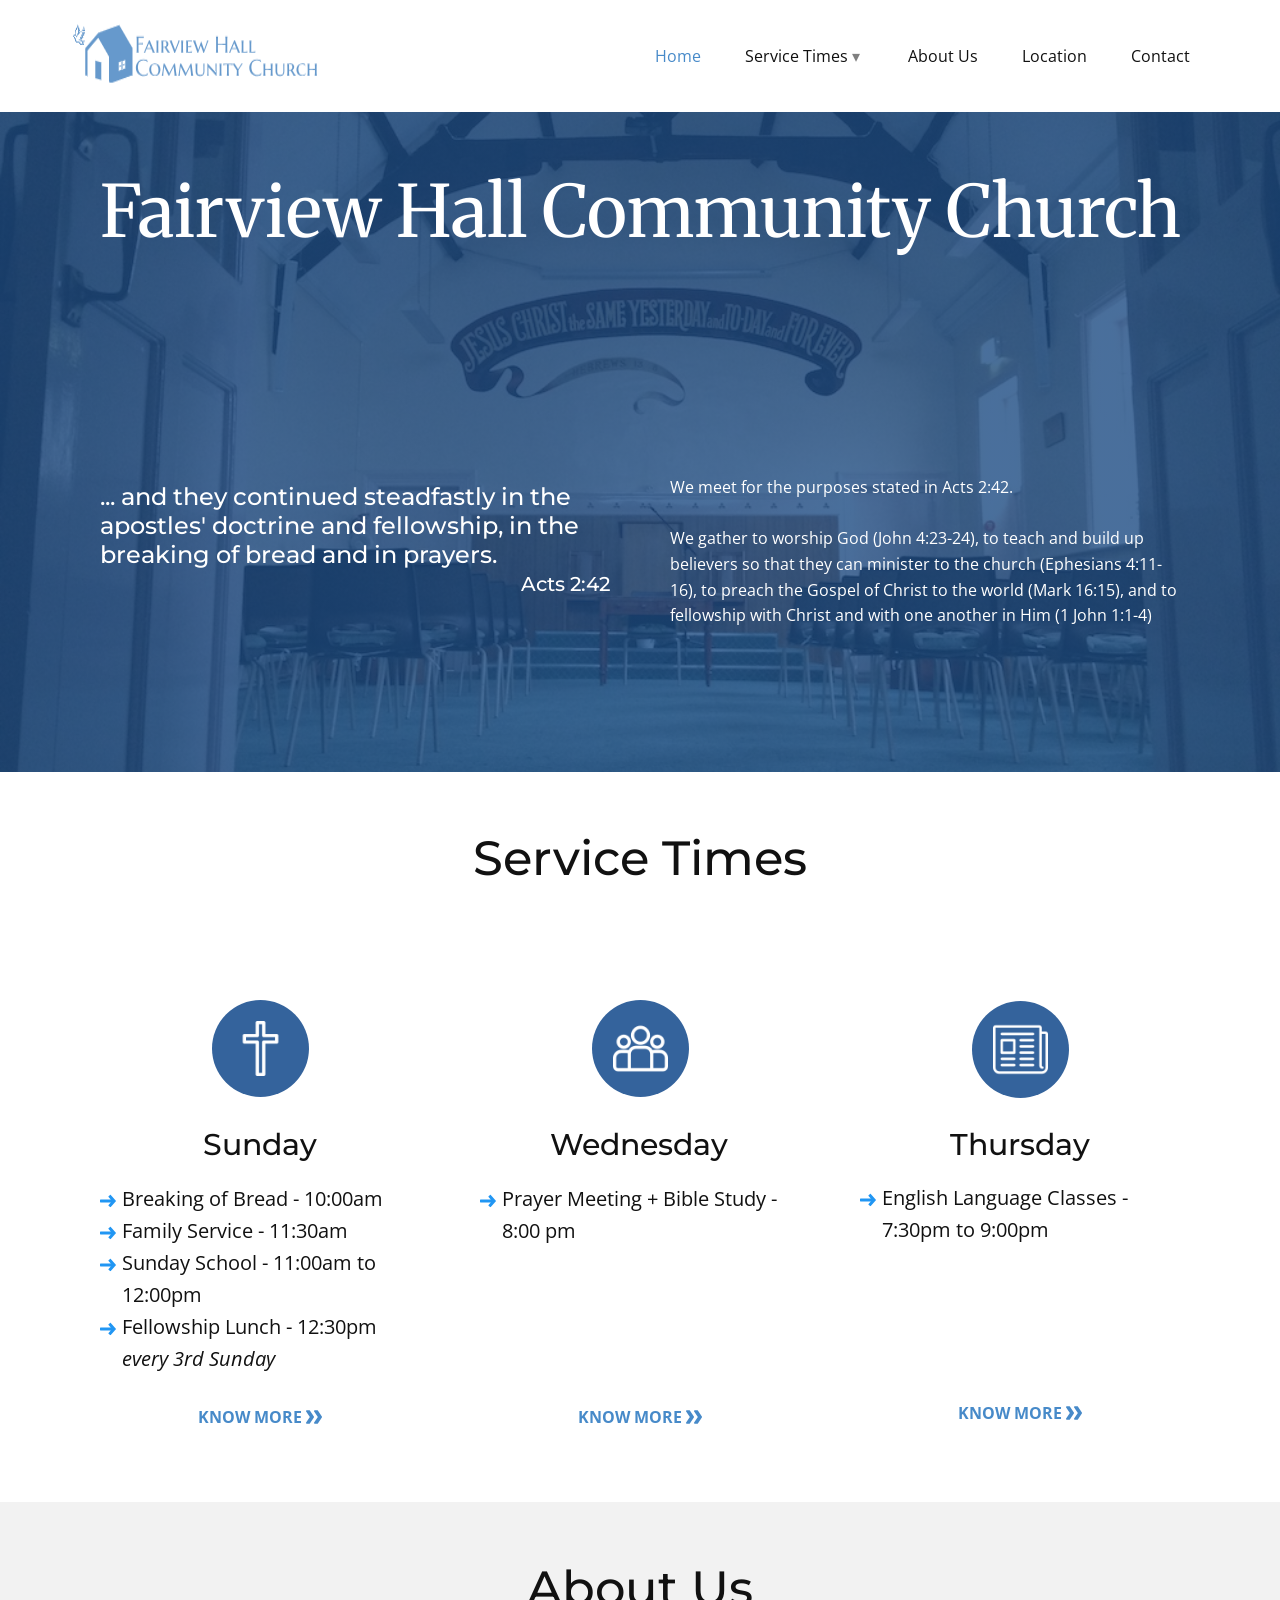
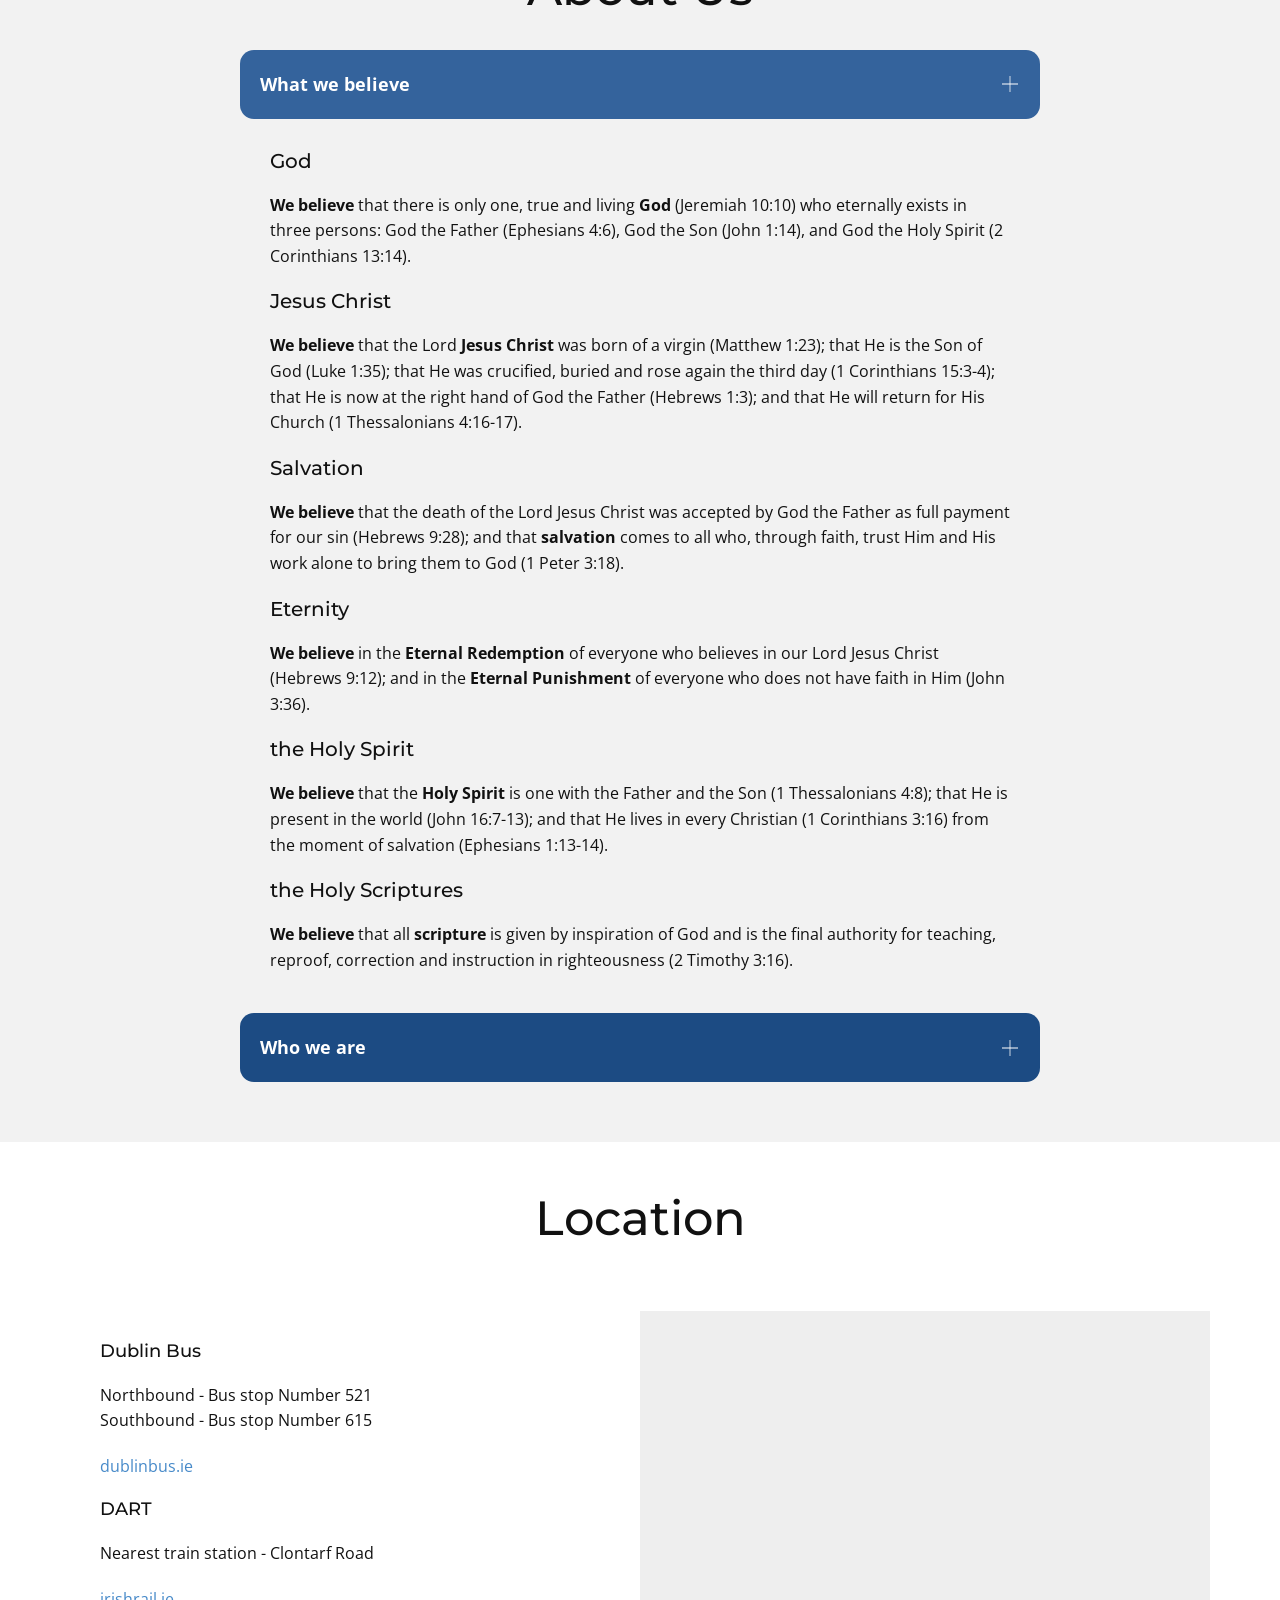
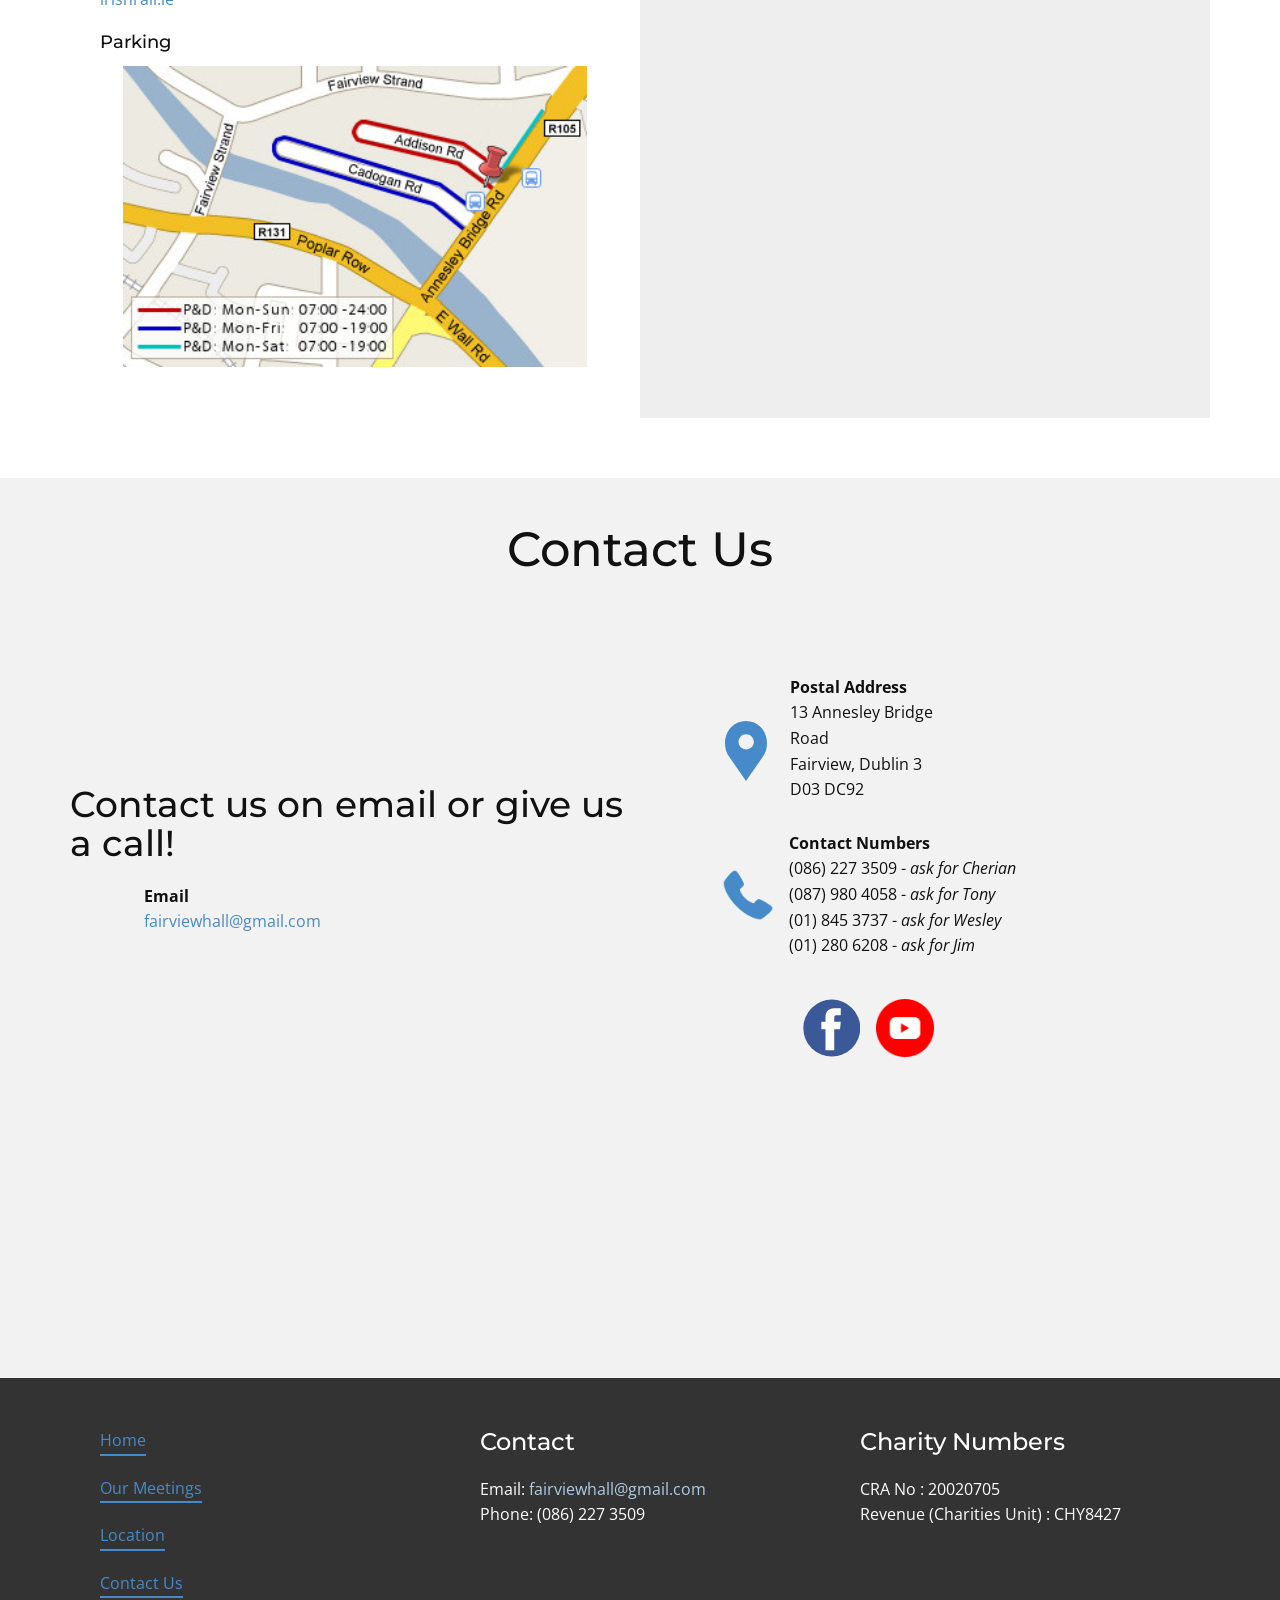
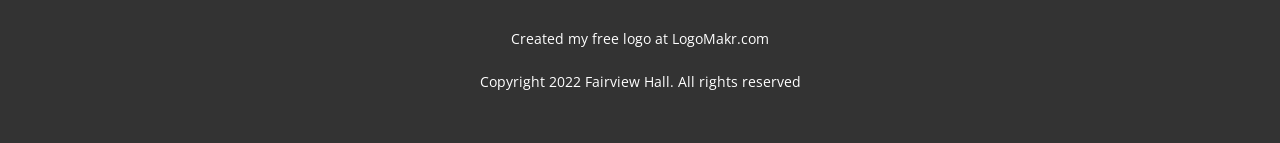
==== commit 011715e6: "NEW: Language class and logo change" ====
--- a/index.html
+++ b/index.html
@@ -1,1105 +1,1248 @@
 <!DOCTYPE html>
 <html style="font-size: 16px" lang="en-IE">
-  <head>
-    <meta name="viewport" content="width=device-width, initial-scale=1.0" />
-    <meta charset="utf-8" />
-    <meta
-      name="keywords"
-      content="Fairview Hall Church, ... and they continued steadfastly in the apostles&amp;apos; doctrine and fellowship, in the breaking of bread and in prayers."
-    />
-    <meta
-      name="description"
-      content="Main website for Fairview Hall Church to find details about weekly activities and contact for further information"
-    />
-    <title>Home</title>
-    <link rel="stylesheet" href="nicepage.css" media="screen" />
-    <link rel="stylesheet" href="Home.css" media="screen" />
-    <script
-      class="u-script"
-      type="text/javascript"
-      src="jquery.js"
-      defer=""
-    ></script>
-    <script
-      class="u-script"
-      type="text/javascript"
-      src="nicepage.js"
-      defer=""
-    ></script>
-    <script type="text/javascript" src="shared.js" defer=""></script>
-    <meta name="generator" content="Nicepage 4.18.5, nicepage.com" />
-    <link rel="icon" href="images/favicon.png" />
-    <link
-      id="u-theme-google-font"
-      rel="stylesheet"
-      href="https://fonts.googleapis.com/css?family=Montserrat:100,100i,200,200i,300,300i,400,400i,500,500i,600,600i,700,700i,800,800i,900,900i|Open+Sans:300,300i,400,400i,500,500i,600,600i,700,700i,800,800i"
-    />
-    <link
-      id="u-page-google-font"
-      rel="stylesheet"
-      href="https://fonts.googleapis.com/css?family=Merriweather:300,300i,400,400i,700,700i,900,900i"
-    />
+    <head>
+        <meta name="viewport" content="width=device-width, initial-scale=1.0" />
+        <meta charset="utf-8" />
+        <meta
+            name="keywords"
+            content="Fairview Hall Church, ... and they continued steadfastly in the apostles&amp;apos; doctrine and fellowship, in the breaking of bread and in prayers."
+        />
+        <meta
+            name="description"
+            content="Main website for Fairview Hall Church to find details about weekly activities and contact for further information"
+        />
+        <title>Home</title>
+        <link rel="stylesheet" href="nicepage.css" media="screen" />
+        <link rel="stylesheet" href="Home.css" media="screen" />
+        <script
+            class="u-script"
+            type="text/javascript"
+            src="jquery.js"
+            defer=""
+        ></script>
+        <script
+            class="u-script"
+            type="text/javascript"
+            src="nicepage.js"
+            defer=""
+        ></script>
+        <script type="text/javascript" src="shared.js" defer=""></script>
+        <meta name="generator" content="Nicepage 4.18.5, nicepage.com" />
+        <link rel="icon" href="images/favicon.png" />
+        <link
+            id="u-theme-google-font"
+            rel="stylesheet"
+            href="https://fonts.googleapis.com/css?family=Montserrat:100,100i,200,200i,300,300i,400,400i,500,500i,600,600i,700,700i,800,800i,900,900i|Open+Sans:300,300i,400,400i,500,500i,600,600i,700,700i,800,800i"
+        />
+        <link
+            id="u-page-google-font"
+            rel="stylesheet"
+            href="https://fonts.googleapis.com/css?family=Merriweather:300,300i,400,400i,700,700i,900,900i"
+        />
 
-    <script type="application/ld+json">
-      {
-        "@context": "http://schema.org",
-        "@type": "Organization",
-        "name": "Fairview Hall Church",
-        "logo": "images/LogoMakr-1WssBN.png"
-      }
-    </script>
-    <meta name="theme-color" content="#478ac9" />
-    <meta property="og:title" content="Home" />
-    <meta
-      property="og:description"
-      content="Main website for Fairview Hall Church to find details about weekly activities and contact for further information"
-    />
-    <meta property="og:type" content="website" />
-  </head>
+        <script type="application/ld+json">
+            {
+                "@context": "http://schema.org",
+                "@type": "Organization",
+                "name": "Fairview Hall Church",
+                "logo": "images/LogoMakr-1WssBN.png"
+            }
+        </script>
+        <meta name="theme-color" content="#478ac9" />
+        <meta property="og:title" content="Home" />
+        <meta
+            property="og:description"
+            content="Main website for Fairview Hall Church to find details about weekly activities and contact for further information"
+        />
+        <meta property="og:type" content="website" />
+    </head>
 
-  <body class="u-body u-xl-mode" data-lang="en">
-    <header
-      class="u-clearfix u-header u-sticky u-sticky-caca u-white u-header"
-      id="sec-d228"
-    >
-      <div class="u-clearfix u-sheet u-sheet-1">
-        <a
-          href="index.html"
-          class="u-image u-logo u-image-1"
-          data-image-width="300"
-          data-image-height="124"
+    <body class="u-body u-xl-mode" data-lang="en">
+        <header
+            class="u-clearfix u-header u-sticky u-sticky-caca u-white u-header"
+            id="sec-d228"
         >
-          <img
-            src="images/LogoMakr-1WssBN.png"
-            class="u-logo-image u-logo-image-1"
-          />
-        </a>
-        <nav class="u-menu u-menu-one-level u-offcanvas u-menu-1">
-          <div
-            class="menu-collapse"
-            style="font-size: 1rem; letter-spacing: 0px"
-          >
-            <a
-              class="u-button-style u-custom-left-right-menu-spacing u-custom-padding-bottom u-custom-top-bottom-menu-spacing u-nav-link u-text-active-palette-1-base u-text-hover-palette-2-base"
-              href="#"
-            >
-              <svg class="u-svg-link" viewBox="0 0 24 24">
-                <use
-                  xmlns:xlink="http://www.w3.org/1999/xlink"
-                  xlink:href="#menu-hamburger"
-                ></use>
-              </svg>
-              <svg
-                class="u-svg-content"
-                version="1.1"
-                id="menu-hamburger"
-                viewBox="0 0 16 16"
-                x="0px"
-                y="0px"
-                xmlns:xlink="http://www.w3.org/1999/xlink"
-                xmlns="http://www.w3.org/2000/svg"
-              >
-                <g>
-                  <rect y="1" width="16" height="2"></rect>
-                  <rect y="7" width="16" height="2"></rect>
-                  <rect y="13" width="16" height="2"></rect>
-                </g>
-              </svg>
-            </a>
-          </div>
-          <div class="u-custom-menu u-nav-container">
-            <ul class="u-nav u-unstyled u-nav-1">
-              <li class="u-nav-item">
+            <div class="u-clearfix u-sheet u-sheet-1">
                 <a
-                  class="u-button-style u-nav-link u-text-active-palette-1-base u-text-hover-palette-2-base"
-                  href="#"
-                  style="padding: 10px 20px"
-                  >Home</a
+                    href="index.html"
+                    class="u-image u-logo u-image-1"
+                    data-image-width="500"
+                    data-image-height="124"
                 >
-              </li>
-              <li class="u-nav-item">
-                <a
-                  class="n-submenu u-button-style u-nav-link u-text-active-palette-1-base u-text-hover-palette-2-base"
-                  href="#sec-service"
-                  style="padding: 10px 20px"
-                  >Service Times</a
+                    <img
+                        src="images/4U8PYB-LogoMakr.png"
+                        class="u-logo-image u-logo-image-1"
+                    />
+                </a>
+                <nav class="u-menu u-menu-one-level u-offcanvas u-menu-1">
+                    <div
+                        class="menu-collapse"
+                        style="font-size: 1rem; letter-spacing: 0px"
+                    >
+                        <a
+                            class="u-button-style u-custom-left-right-menu-spacing u-custom-padding-bottom u-custom-top-bottom-menu-spacing u-nav-link u-text-active-palette-1-base u-text-hover-palette-2-base"
+                            href="#"
+                        >
+                            <svg class="u-svg-link" viewBox="0 0 24 24">
+                                <use
+                                    xmlns:xlink="http://www.w3.org/1999/xlink"
+                                    xlink:href="#menu-hamburger"
+                                ></use>
+                            </svg>
+                            <svg
+                                class="u-svg-content"
+                                version="1.1"
+                                id="menu-hamburger"
+                                viewBox="0 0 16 16"
+                                x="0px"
+                                y="0px"
+                                xmlns:xlink="http://www.w3.org/1999/xlink"
+                                xmlns="http://www.w3.org/2000/svg"
+                            >
+                                <g>
+                                    <rect y="1" width="16" height="2"></rect>
+                                    <rect y="7" width="16" height="2"></rect>
+                                    <rect y="13" width="16" height="2"></rect>
+                                </g>
+                            </svg>
+                        </a>
+                    </div>
+                    <div class="u-custom-menu u-nav-container">
+                        <ul class="u-nav u-unstyled u-nav-1">
+                            <li class="u-nav-item">
+                                <a
+                                    class="u-button-style u-nav-link u-text-active-palette-1-base u-text-hover-palette-2-base"
+                                    href="#"
+                                    style="padding: 10px 20px"
+                                    >Home</a
+                                >
+                            </li>
+                            <li class="u-nav-item">
+                                <a
+                                    class="n-submenu u-button-style u-nav-link u-text-active-palette-1-base u-text-hover-palette-2-base"
+                                    href="#sec-service"
+                                    style="padding: 10px 20px"
+                                    >Service Times</a
+                                >
+                                <div
+                                    class="u-nav-popup"
+                                    data-animation-name=""
+                                    data-animation-duration="1000"
+                                    data-animation-delay="0"
+                                    data-animation-out="0"
+                                >
+                                    <ul class="u-nav u-unstyled">
+                                        <li class="u-nav-item">
+                                            <a
+                                                class="u-button-style u-nav-link"
+                                                href="Meetings.html"
+                                                >Meetings</a
+                                            >
+                                        </li>
+                                    </ul>
+                                </div>
+                            </li>
+                            <li class="u-nav-item">
+                                <a
+                                    class="u-button-style u-nav-link u-text-active-palette-1-base u-text-hover-palette-2-base"
+                                    href="#sec-about"
+                                    style="padding: 10px 20px"
+                                    >About Us</a
+                                >
+                            </li>
+                            <li class="u-nav-item">
+                                <a
+                                    class="u-button-style u-nav-link u-text-active-palette-1-base u-text-hover-palette-2-base"
+                                    href="#sec-location"
+                                    style="padding: 10px 20px"
+                                    >Location</a
+                                >
+                            </li>
+                            <li class="u-nav-item">
+                                <a
+                                    class="u-button-style u-nav-link u-text-active-palette-1-base u-text-hover-palette-2-base"
+                                    href="#sec-contact"
+                                    style="padding: 10px 20px"
+                                    >Contact</a
+                                >
+                            </li>
+                        </ul>
+                    </div>
+                    <div class="u-custom-menu u-nav-container-collapse">
+                        <div
+                            class="u-black u-container-style u-inner-container-layout u-opacity u-opacity-95 u-sidenav"
+                        >
+                            <div
+                                class="u-inner-container-layout u-sidenav-overflow"
+                            >
+                                <div class="u-menu-close"></div>
+                                <ul
+                                    class="u-align-center u-nav u-popupmenu-items u-unstyled u-nav-3"
+                                >
+                                    <li class="u-nav-item">
+                                        <a
+                                            class="u-button-style u-nav-link"
+                                            href="#"
+                                            >Home</a
+                                        >
+                                    </li>
+                                    <li class="u-nav-item">
+                                        <a
+                                            class="u-button-style u-nav-link"
+                                            href="#sec-service"
+                                            >Service Times</a
+                                        >
+                                        <ul class="u-nav">
+                                            <li class="u-nav-item">
+                                                <a
+                                                    class="u-button-style u-nav-link"
+                                                    href="Meetings.html"
+                                                    >Meetings</a
+                                                >
+                                            </li>
+                                        </ul>
+                                    </li>
+                                    <li class="u-nav-item">
+                                        <a
+                                            class="u-button-style u-nav-link"
+                                            href="#sec-about"
+                                            >About Us</a
+                                        >
+                                    </li>
+                                    <li class="u-nav-item">
+                                        <a
+                                            class="u-button-style u-nav-link"
+                                            href="#sec-location"
+                                            >Location</a
+                                        >
+                                    </li>
+                                    <li class="u-nav-item">
+                                        <a
+                                            class="u-button-style u-nav-link"
+                                            href="#sec-contact"
+                                            >Contact</a
+                                        >
+                                    </li>
+                                </ul>
+                            </div>
+                        </div>
+                        <div
+                            class="u-black u-menu-overlay u-opacity u-opacity-70"
+                        ></div>
+                    </div>
+                </nav>
+            </div>
+        </header>
+        <section
+            class="u-align-center u-clearfix u-image u-shading u-section-1"
+            src=""
+            data-image-width="1000"
+            data-image-height="750"
+            id="sec-85da"
+        >
+            <div class="u-clearfix u-sheet u-sheet-1">
+                <h1
+                    class="u-custom-font u-font-merriweather u-text u-text-default u-title u-text-1"
                 >
+                    Fairview Hall Community Church
+                </h1>
+                <div class="u-clearfix u-layout-wrap u-layout-wrap-1">
+                    <div class="u-layout">
+                        <div class="u-layout-row">
+                            <div
+                                class="u-container-style u-layout-cell u-size-30 u-layout-cell-1"
+                            >
+                                <div
+                                    class="u-container-layout u-valign-bottom-xs u-container-layout-1"
+                                >
+                                    <h4
+                                        class="u-text u-text-default-lg u-text-default-md u-text-default-sm u-text-default-xs u-text-2"
+                                    >
+                                        ... and they continued steadfastly in
+                                        the apostles' doctrine and fellowship,
+                                        in the breaking of bread and in
+                                        prayers.<br />
+                                    </h4>
+                                    <h5
+                                        class="u-align-right u-text u-text-default-lg u-text-default-md u-text-default-sm u-text-default-xs u-text-3"
+                                    >
+                                        Acts 2:42
+                                    </h5>
+                                </div>
+                            </div>
+                            <div
+                                class="u-container-style u-layout-cell u-size-30 u-layout-cell-2"
+                            >
+                                <div
+                                    class="u-container-layout u-container-layout-2"
+                                >
+                                    <p
+                                        class="u-align-left-lg u-align-left-md u-align-left-sm u-align-left-xs u-text u-text-default-lg u-text-default-md u-text-default-sm u-text-default-xs u-text-4"
+                                    >
+                                        We meet for the purposes stated in Acts
+                                        2:42.<br />
+                                        <br />
+                                        We gather to worship God (John 4:23-24),
+                                        to teach and build up believers so that
+                                        they can minister to the church
+                                        (Ephesians 4:11-16), to preach the
+                                        Gospel of Christ to the world (Mark
+                                        16:15), and to fellowship with Christ
+                                        and with one another in Him (1 John
+                                        1:1-4)
+                                    </p>
+                                </div>
+                            </div>
+                        </div>
+                    </div>
+                </div>
+            </div>
+        </section>
+        <section class="u-align-center u-clearfix u-section-2" id="sec-service">
+            <div class="u-clearfix u-sheet u-sheet-1">
+                <h1 class="u-text u-text-default u-text-1">Service Times</h1>
                 <div
-                  class="u-nav-popup"
-                  data-animation-name=""
-                  data-animation-duration="1000"
-                  data-animation-delay="0"
-                  data-animation-out="0"
+                    class="u-clearfix u-expanded-width u-layout-wrap u-layout-wrap-1"
                 >
-                  <ul class="u-nav u-unstyled">
-                    <li class="u-nav-item">
-                      <a class="u-button-style u-nav-link" href="Meetings.html"
-                        >Meetings</a
-                      >
-                    </li>
-                  </ul>
+                    <div class="u-layout">
+                        <div class="u-layout-row">
+                            <div
+                                class="u-container-style u-layout-cell u-shape-rectangle u-size-20 u-layout-cell-1"
+                                data-animation-name="customAnimationIn"
+                                data-animation-duration="1000"
+                                data-animation-direction=""
+                                data-animation-delay="0"
+                                data-animation-out="0"
+                            >
+                                <div
+                                    class="u-container-layout u-container-layout-1"
+                                >
+                                    <span
+                                        class="u-align-left u-custom-color-2 u-file-icon u-icon u-icon-circle u-icon-1"
+                                        ><img
+                                            src="images/2133353-abd5d537.png"
+                                            alt=""
+                                    /></span>
+                                    <h3
+                                        class="u-align-left u-text u-text-default u-text-2"
+                                    >
+                                        Sunday
+                                    </h3>
+                                    <ul
+                                        class="service-text u-align-left u-custom-list u-text u-text-3"
+                                    >
+                                        <li>
+                                            <div
+                                                class="u-list-icon u-list-icon-1"
+                                            >
+                                                <svg
+                                                    class="u-svg-content"
+                                                    viewBox="0 0 512.008 512.008"
+                                                    id="svg-9fe4"
+                                                >
+                                                    <path
+                                                        d="m507.904 245.317-163.296-181.408c-2.848-3.168-6.848-5.056-11.072-5.28-4.352-.288-8.384 1.248-11.552 4.096l-47.552 42.784c-6.56 5.92-7.072 16.032-1.184 22.592l71.904 79.904h-329.152c-8.832 0-16 7.168-16 16v64c0 8.832 7.168 16 16 16h329.152l-71.904 79.872c-5.92 6.592-5.376 16.672 1.184 22.624l47.552 42.816c3.072 2.752 6.912 4.096 10.72 4.096 4.384 0 8.704-1.792 11.904-5.28l163.296-181.408c5.472-6.08 5.472-15.328 0-21.408z"
+                                                        fill="currentColor"
+                                                    ></path>
+                                                </svg>
+                                            </div>
+                                            Breaking of Bread - 10:00am
+                                        </li>
+                                        <li>
+                                            <div
+                                                class="u-list-icon u-list-icon-1"
+                                            >
+                                                <svg
+                                                    class="u-svg-content"
+                                                    viewBox="0 0 512.008 512.008"
+                                                    id="svg-9fe4"
+                                                >
+                                                    <path
+                                                        d="m507.904 245.317-163.296-181.408c-2.848-3.168-6.848-5.056-11.072-5.28-4.352-.288-8.384 1.248-11.552 4.096l-47.552 42.784c-6.56 5.92-7.072 16.032-1.184 22.592l71.904 79.904h-329.152c-8.832 0-16 7.168-16 16v64c0 8.832 7.168 16 16 16h329.152l-71.904 79.872c-5.92 6.592-5.376 16.672 1.184 22.624l47.552 42.816c3.072 2.752 6.912 4.096 10.72 4.096 4.384 0 8.704-1.792 11.904-5.28l163.296-181.408c5.472-6.08 5.472-15.328 0-21.408z"
+                                                        fill="currentColor"
+                                                    ></path>
+                                                </svg>
+                                            </div>
+                                            Family Service - 11:30am
+                                        </li>
+                                        <li>
+                                            <div
+                                                class="u-list-icon u-list-icon-1"
+                                            >
+                                                <svg
+                                                    class="u-svg-content"
+                                                    viewBox="0 0 512.008 512.008"
+                                                    id="svg-9fe4"
+                                                >
+                                                    <path
+                                                        d="m507.904 245.317-163.296-181.408c-2.848-3.168-6.848-5.056-11.072-5.28-4.352-.288-8.384 1.248-11.552 4.096l-47.552 42.784c-6.56 5.92-7.072 16.032-1.184 22.592l71.904 79.904h-329.152c-8.832 0-16 7.168-16 16v64c0 8.832 7.168 16 16 16h329.152l-71.904 79.872c-5.92 6.592-5.376 16.672 1.184 22.624l47.552 42.816c3.072 2.752 6.912 4.096 10.72 4.096 4.384 0 8.704-1.792 11.904-5.28l163.296-181.408c5.472-6.08 5.472-15.328 0-21.408z"
+                                                        fill="currentColor"
+                                                    ></path>
+                                                </svg>
+                                            </div>
+                                            Sunday School - 11:00am to 12:00pm
+                                        </li>
+                                        <li>
+                                            <div
+                                                class="u-list-icon u-list-icon-1"
+                                            >
+                                                <svg
+                                                    class="u-svg-content"
+                                                    viewBox="0 0 512.008 512.008"
+                                                    id="svg-9fe4"
+                                                >
+                                                    <path
+                                                        d="m507.904 245.317-163.296-181.408c-2.848-3.168-6.848-5.056-11.072-5.28-4.352-.288-8.384 1.248-11.552 4.096l-47.552 42.784c-6.56 5.92-7.072 16.032-1.184 22.592l71.904 79.904h-329.152c-8.832 0-16 7.168-16 16v64c0 8.832 7.168 16 16 16h329.152l-71.904 79.872c-5.92 6.592-5.376 16.672 1.184 22.624l47.552 42.816c3.072 2.752 6.912 4.096 10.72 4.096 4.384 0 8.704-1.792 11.904-5.28l163.296-181.408c5.472-6.08 5.472-15.328 0-21.408z"
+                                                        fill="currentColor"
+                                                    ></path>
+                                                </svg>
+                                            </div>
+                                            Fellowship Lunch - 12:30pm<br />
+                                            <span style="font-style: italic">
+                                                every 3rd Sunday</span
+                                            >
+                                            <br />
+                                        </li>
+                                    </ul>
+                                    <a
+                                        href="Meetings.html"
+                                        class="u-align-center u-btn u-button-style u-none u-text-hover-palette-2-base u-text-palette-1-base u-btn-1"
+                                        >Know More&nbsp;<span
+                                            class="u-icon u-text-palette-1-base u-icon-2"
+                                            ><svg
+                                                class="u-svg-content"
+                                                viewBox="0 -32 426.66667 426"
+                                                style="width: 1em; height: 1em"
+                                            >
+                                                <path
+                                                    d="m213.332031 181.667969c0 4.265625-1.277343 8.53125-3.625 11.730469l-106.667969 160c-3.839843 5.761718-10.238281 9.601562-17.707031 9.601562h-64c-11.730469 0-21.332031-9.601562-21.332031-21.332031 0-4.269531 1.28125-8.535157 3.625-11.734375l98.773438-148.265625-98.773438-148.269531c-2.34375-3.199219-3.625-7.464844-3.625-11.730469 0-11.734375 9.601562-21.335938 21.332031-21.335938h64c7.46875 0 13.867188 3.839844 17.707031 9.601563l106.667969 160c2.347657 3.199218 3.625 7.464844 3.625 11.734375zm0 0"
+                                                ></path>
+                                                <path
+                                                    d="m426.667969 181.667969c0 4.265625-1.28125 8.53125-3.628907 11.730469l-106.664062 160c-3.839844 5.761718-10.242188 9.601562-17.707031 9.601562h-64c-11.734375 0-21.335938-9.601562-21.335938-21.332031 0-4.269531 1.28125-8.535157 3.628907-11.734375l98.773437-148.265625-98.773437-148.269531c-2.347657-3.199219-3.628907-7.464844-3.628907-11.730469 0-11.734375 9.601563-21.335938 21.335938-21.335938h64c7.464843 0 13.867187 3.839844 17.707031 9.601563l106.664062 160c2.347657 3.199218 3.628907 7.464844 3.628907 11.734375zm0 0"
+                                                ></path></svg
+                                            ><img
+                                        /></span>
+                                    </a>
+                                </div>
+                            </div>
+                            <div
+                                class="u-container-style u-layout-cell u-shape-rectangle u-size-20 u-layout-cell-2"
+                                data-animation-name="customAnimationIn"
+                                data-animation-duration="1000"
+                                data-animation-delay="0"
+                                data-animation-out="0"
+                            >
+                                <div
+                                    class="u-container-layout u-container-layout-2"
+                                >
+                                    <span
+                                        class="u-align-left u-custom-color-2 u-file-icon u-icon u-icon-circle u-icon-3"
+                                        ><img
+                                            src="images/681443-f411dbba.png"
+                                            alt=""
+                                    /></span>
+                                    <h3
+                                        class="u-align-left u-text u-text-default u-text-4"
+                                    >
+                                        Wednesday
+                                    </h3>
+                                    <ul
+                                        class="service-text u-align-left u-custom-list u-text u-text-5"
+                                    >
+                                        <li>
+                                            <div
+                                                class="u-list-icon u-list-icon-5"
+                                            >
+                                                <svg
+                                                    class="u-svg-content"
+                                                    viewBox="0 0 512.008 512.008"
+                                                    id="svg-9fe4"
+                                                >
+                                                    <path
+                                                        d="m507.904 245.317-163.296-181.408c-2.848-3.168-6.848-5.056-11.072-5.28-4.352-.288-8.384 1.248-11.552 4.096l-47.552 42.784c-6.56 5.92-7.072 16.032-1.184 22.592l71.904 79.904h-329.152c-8.832 0-16 7.168-16 16v64c0 8.832 7.168 16 16 16h329.152l-71.904 79.872c-5.92 6.592-5.376 16.672 1.184 22.624l47.552 42.816c3.072 2.752 6.912 4.096 10.72 4.096 4.384 0 8.704-1.792 11.904-5.28l163.296-181.408c5.472-6.08 5.472-15.328 0-21.408z"
+                                                        fill="currentColor"
+                                                    ></path>
+                                                </svg>
+                                            </div>
+                                            Prayer Meeting + Bible Study - 8:00
+                                            pm
+                                        </li>
+                                    </ul>
+                                    <a
+                                        href="Meetings.html"
+                                        class="u-align-center u-btn u-button-style u-none u-text-hover-palette-2-base u-text-palette-1-base u-btn-2"
+                                        >Know More&nbsp;<span
+                                            class="u-icon u-text-palette-1-base u-icon-4"
+                                            ><svg
+                                                class="u-svg-content"
+                                                viewBox="0 -32 426.66667 426"
+                                                style="width: 1em; height: 1em"
+                                            >
+                                                <path
+                                                    d="m213.332031 181.667969c0 4.265625-1.277343 8.53125-3.625 11.730469l-106.667969 160c-3.839843 5.761718-10.238281 9.601562-17.707031 9.601562h-64c-11.730469 0-21.332031-9.601562-21.332031-21.332031 0-4.269531 1.28125-8.535157 3.625-11.734375l98.773438-148.265625-98.773438-148.269531c-2.34375-3.199219-3.625-7.464844-3.625-11.730469 0-11.734375 9.601562-21.335938 21.332031-21.335938h64c7.46875 0 13.867188 3.839844 17.707031 9.601563l106.667969 160c2.347657 3.199218 3.625 7.464844 3.625 11.734375zm0 0"
+                                                ></path>
+                                                <path
+                                                    d="m426.667969 181.667969c0 4.265625-1.28125 8.53125-3.628907 11.730469l-106.664062 160c-3.839844 5.761718-10.242188 9.601562-17.707031 9.601562h-64c-11.734375 0-21.335938-9.601562-21.335938-21.332031 0-4.269531 1.28125-8.535157 3.628907-11.734375l98.773437-148.265625-98.773437-148.269531c-2.347657-3.199219-3.628907-7.464844-3.628907-11.730469 0-11.734375 9.601563-21.335938 21.335938-21.335938h64c7.464843 0 13.867187 3.839844 17.707031 9.601563l106.664062 160c2.347657 3.199218 3.628907 7.464844 3.628907 11.734375zm0 0"
+                                                ></path></svg
+                                            ><img
+                                        /></span>
+                                    </a>
+                                </div>
+                            </div>
+                            <div
+                                class="u-container-style u-layout-cell u-size-20 u-layout-cell-3"
+                                data-animation-name="customAnimationIn"
+                                data-animation-duration="1000"
+                                data-animation-direction=""
+                                data-animation-delay="0"
+                                data-animation-out="0"
+                            >
+                                <div
+                                    class="u-container-layout u-container-layout-3"
+                                >
+                                    <span
+                                        class="u-custom-color-2 u-file-icon u-icon u-icon-circle u-icon-5"
+                                        ><img
+                                            src="images/81460-0fc113b5.png"
+                                            alt=""
+                                    /></span>
+                                    <h3
+                                        class="u-align-center u-text u-text-default u-text-6"
+                                    >
+                                        Thursday
+                                    </h3>
+                                    <ul
+                                        class="service-text u-align-left u-custom-list u-text u-text-7"
+                                    >
+                                        <li>
+                                            <div
+                                                class="u-list-icon u-list-icon-6"
+                                            >
+                                                <svg
+                                                    class="u-svg-content"
+                                                    viewBox="0 0 512.008 512.008"
+                                                    id="svg-9fe4"
+                                                >
+                                                    <path
+                                                        d="m507.904 245.317-163.296-181.408c-2.848-3.168-6.848-5.056-11.072-5.28-4.352-.288-8.384 1.248-11.552 4.096l-47.552 42.784c-6.56 5.92-7.072 16.032-1.184 22.592l71.904 79.904h-329.152c-8.832 0-16 7.168-16 16v64c0 8.832 7.168 16 16 16h329.152l-71.904 79.872c-5.92 6.592-5.376 16.672 1.184 22.624l47.552 42.816c3.072 2.752 6.912 4.096 10.72 4.096 4.384 0 8.704-1.792 11.904-5.28l163.296-181.408c5.472-6.08 5.472-15.328 0-21.408z"
+                                                        fill="currentColor"
+                                                    ></path>
+                                                </svg>
+                                            </div>
+                                            English Language Classes - 7:30pm to
+                                            9:00pm
+                                        </li>
+                                    </ul>
+                                    <a
+                                        href="Meetings.html"
+                                        class="u-align-center u-btn u-button-style u-none u-text-hover-palette-2-base u-text-palette-1-base u-btn-3"
+                                        >Know More&nbsp;<span
+                                            class="u-icon u-text-palette-1-base u-icon-6"
+                                            ><svg
+                                                class="u-svg-content"
+                                                viewBox="0 -32 426.66667 426"
+                                                style="width: 1em; height: 1em"
+                                            >
+                                                <path
+                                                    d="m213.332031 181.667969c0 4.265625-1.277343 8.53125-3.625 11.730469l-106.667969 160c-3.839843 5.761718-10.238281 9.601562-17.707031 9.601562h-64c-11.730469 0-21.332031-9.601562-21.332031-21.332031 0-4.269531 1.28125-8.535157 3.625-11.734375l98.773438-148.265625-98.773438-148.269531c-2.34375-3.199219-3.625-7.464844-3.625-11.730469 0-11.734375 9.601562-21.335938 21.332031-21.335938h64c7.46875 0 13.867188 3.839844 17.707031 9.601563l106.667969 160c2.347657 3.199218 3.625 7.464844 3.625 11.734375zm0 0"
+                                                ></path>
+                                                <path
+                                                    d="m426.667969 181.667969c0 4.265625-1.28125 8.53125-3.628907 11.730469l-106.664062 160c-3.839844 5.761718-10.242188 9.601562-17.707031 9.601562h-64c-11.734375 0-21.335938-9.601562-21.335938-21.332031 0-4.269531 1.28125-8.535157 3.628907-11.734375l98.773437-148.265625-98.773437-148.269531c-2.347657-3.199219-3.628907-7.464844-3.628907-11.730469 0-11.734375 9.601563-21.335938 21.335938-21.335938h64c7.464843 0 13.867187 3.839844 17.707031 9.601563l106.664062 160c2.347657 3.199218 3.628907 7.464844 3.628907 11.734375zm0 0"
+                                                ></path></svg
+                                            ><img
+                                        /></span>
+                                    </a>
+                                </div>
+                            </div>
+                        </div>
+                    </div>
                 </div>
-              </li>
-              <li class="u-nav-item">
-                <a
-                  class="u-button-style u-nav-link u-text-active-palette-1-base u-text-hover-palette-2-base"
-                  href="#sec-about"
-                  style="padding: 10px 20px"
-                  >About Us</a
+            </div>
+        </section>
+        <section
+            class="u-align-center u-clearfix u-grey-5 u-section-3"
+            id="sec-about"
+        >
+            <div class="u-clearfix u-sheet u-valign-middle u-sheet-1">
+                <h1 class="u-text u-text-default u-text-1">About Us</h1>
+                <div class="u-accordion u-spacing-10 u-accordion-1">
+                    <div class="u-accordion-item">
+                        <a
+                            class="active u-accordion-link u-active-custom-color-2 u-button-style u-custom-color-1 u-hover-custom-color-2 u-radius-14 u-accordion-link-1"
+                            id="link-accordion-0781"
+                            aria-controls="accordion-0781"
+                            aria-selected="true"
+                        >
+                            <span class="u-accordion-link-text"
+                                >What we believe</span
+                            ><span
+                                class="u-accordion-link-icon u-icon u-icon-rectangle u-text-white u-icon-1"
+                                ><svg
+                                    class="u-svg-link"
+                                    preserveAspectRatio="xMidYMin slice"
+                                    viewBox="0 0 42 42"
+                                >
+                                    <use
+                                        xmlns:xlink="http://www.w3.org/1999/xlink"
+                                        xlink:href="#svg-f4c1"
+                                    ></use></svg
+                                ><svg
+                                    class="u-svg-content"
+                                    viewBox="0 0 42 42"
+                                    x="0px"
+                                    y="0px"
+                                    id="svg-f4c1"
+                                    style="enable-background: new 0 0 42 42"
+                                >
+                                    <polygon
+                                        points="42,20 22,20 22,0 20,0 20,20 0,20 0,22 20,22 20,42 22,42 22,22 42,22 "
+                                    ></polygon></svg
+                            ></span>
+                        </a>
+                        <div
+                            class="u-accordion-active u-accordion-pane u-container-style u-shape-rectangle u-accordion-pane-1"
+                            id="accordion-0781"
+                            aria-labelledby="link-accordion-0781"
+                        >
+                            <div
+                                class="u-container-layout u-container-layout-1"
+                            >
+                                <h5 class="u-text u-text-2">God</h5>
+                                <p class="u-text u-text-3">
+                                    <span style="font-weight: 700"
+                                        >We believe</span
+                                    >
+                                    that there is only one, true and living
+                                    <span style="font-weight: 700">God</span>
+                                    (Jeremiah 10:10) who eternally exists in
+                                    three persons: God the Father (Ephesians
+                                    4:6), God the Son (John 1:14), and God the
+                                    Holy Spirit (2 Corinthians 13:14).
+                                </p>
+                                <h5 class="u-text u-text-4">Jesus Christ</h5>
+                                <p class="u-text u-text-5">
+                                    <span style="font-weight: 700"
+                                        >We believe</span
+                                    >
+                                    that the Lord
+                                    <span style="font-weight: 700"
+                                        >Jesus Christ </span
+                                    >was born of a virgin (Matthew 1:23); that
+                                    He is the Son of God (Luke 1:35); that He
+                                    was crucified, buried and rose again the
+                                    third day (1 Corinthians 15:3-4); that He is
+                                    now at the right hand of God the Father
+                                    (Hebrews 1:3); and that He will return for
+                                    His Church (1 Thessalonians 4:16-17).
+                                </p>
+                                <h5
+                                    class="u-text u-text-6"
+                                    data-animation-name=""
+                                    data-animation-duration="0"
+                                    data-animation-delay="0"
+                                    data-animation-direction=""
+                                >
+                                    Salvation
+                                </h5>
+                                <p class="u-text u-text-7">
+                                    <span style="font-weight: 700"
+                                        >We believe</span
+                                    >
+                                    that the death of the Lord Jesus Christ was
+                                    accepted by God the Father as full payment
+                                    for our sin (Hebrews 9:28); and
+                                    that&nbsp;<span style="font-weight: 700"
+                                        >salvation</span
+                                    >&nbsp;comes to all who, through faith,
+                                    trust Him and His work alone to bring them
+                                    to God (1 Peter 3:18).
+                                </p>
+                                <h5
+                                    class="u-text u-text-8"
+                                    data-animation-name=""
+                                    data-animation-duration="0"
+                                    data-animation-delay="0"
+                                    data-animation-direction=""
+                                >
+                                    Eternity
+                                </h5>
+                                <p class="u-text u-text-9">
+                                    <span style="font-weight: 700"
+                                        >We believe</span
+                                    >
+                                    in the
+                                    <span style="font-weight: 700"
+                                        >Eternal Redemption </span
+                                    >of everyone who believes in our Lord Jesus
+                                    Christ (Hebrews 9:12); and in the
+                                    <span style="font-weight: 700"
+                                        >Eternal Punishment </span
+                                    >of everyone who does not have faith in Him
+                                    (John 3:36).
+                                </p>
+                                <h5 class="u-text u-text-10">
+                                    the Holy Spirit
+                                </h5>
+                                <p class="u-text u-text-11">
+                                    <span style="font-weight: 700"
+                                        >We believe</span
+                                    >
+                                    that the
+                                    <span style="font-weight: 700"
+                                        >Holy Spirit </span
+                                    >is one with the Father and the Son (1
+                                    Thessalonians 4:8); that He is present in
+                                    the world (John 16:7-13); and that He lives
+                                    in every Christian (1 Corinthians 3:16) from
+                                    the moment of salvation (Ephesians 1:13-14).
+                                </p>
+                                <h5 class="u-text u-text-12">
+                                    the Holy Scriptures
+                                </h5>
+                                <p class="u-text u-text-13">
+                                    <span style="font-weight: 700"
+                                        >We believe </span
+                                    >that all
+                                    <span style="font-weight: 700"
+                                        >scripture </span
+                                    >is given by inspiration of God and is the
+                                    final authority for teaching, reproof,
+                                    correction and instruction in righteousness
+                                    (2 Timothy 3:16).<br />
+                                </p>
+                            </div>
+                        </div>
+                    </div>
+                    <div class="u-accordion-item">
+                        <a
+                            class="u-accordion-link u-active-custom-color-2 u-button-style u-custom-color-1 u-hover-custom-color-2 u-radius-14 u-accordion-link-2"
+                            id="link-accordion-4c47"
+                            aria-controls="accordion-4c47"
+                            aria-selected="false"
+                        >
+                            <span class="u-accordion-link-text">Who we are</span
+                            ><span
+                                class="u-accordion-link-icon u-icon u-icon-rectangle u-text-white u-icon-2"
+                                ><svg
+                                    class="u-svg-link"
+                                    preserveAspectRatio="xMidYMin slice"
+                                    viewBox="0 0 42 42"
+                                >
+                                    <use
+                                        xmlns:xlink="http://www.w3.org/1999/xlink"
+                                        xlink:href="#svg-f2c3"
+                                    ></use></svg
+                                ><svg
+                                    class="u-svg-content"
+                                    viewBox="0 0 42 42"
+                                    x="0px"
+                                    y="0px"
+                                    id="svg-f2c3"
+                                    style="enable-background: new 0 0 42 42"
+                                >
+                                    <polygon
+                                        points="42,20 22,20 22,0 20,0 20,20 0,20 0,22 20,22 20,42 22,42 22,22 42,22 "
+                                    ></polygon></svg
+                            ></span>
+                        </a>
+                        <div
+                            class="u-accordion-pane u-container-style u-shape-rectangle u-accordion-pane-2"
+                            id="accordion-4c47"
+                            aria-labelledby="link-accordion-4c47"
+                        >
+                            <div
+                                class="u-container-layout u-container-layout-2"
+                            >
+                                <h5 class="u-text u-text-default u-text-14">
+                                    Who are we?
+                                </h5>
+                                <p class="u-text u-text-default u-text-15">
+                                    Fairview Hall Church is a
+                                    <span style="font-weight: 700"
+                                        >local meeting of Christians&nbsp;</span
+                                    >(followers of Christ) in Dublin who seek to
+                                    gather solely to the name of our Lord Jesus
+                                    Christ.
+                                </p>
+                                <h5 class="u-text u-text-default u-text-16">
+                                    Who leads us?
+                                </h5>
+                                <p class="u-text u-text-default u-text-17">
+                                    <span style="font-weight: 700">Christ</span>
+                                    is the head of the church (Colossians 1:18),
+                                    which is His body (Ephesians 1:22-23), and
+                                    which is made up of all true followers of
+                                    Him. Since the local gathering of believers
+                                    is the local representation of Christ’s
+                                    body, He is also the head of our local
+                                    church.
+                                </p>
+                                <h5 class="u-text u-text-default u-text-18">
+                                    What form of church government do we follow?
+                                </h5>
+                                <p class="u-text u-text-default u-text-19">
+                                    The Lord Jesus Christ guides us through a
+                                    plural number of male
+                                    <span style="font-weight: 700">Elders</span
+                                    >, in accord with the New Testament
+                                    Scriptures (1 Timothy 3:1-7; Titus 1:5-9).
+                                    <span style="font-weight: 700"
+                                        >Deacons</span
+                                    >
+                                    are also appointed by the elders to assist
+                                    in ministering to the church (1 Timothy
+                                    3:8-13; Acts 6:1-7).
+                                </p>
+                                <h5 class="u-text u-text-default u-text-20">
+                                    What is our foundation?
+                                </h5>
+                                <p class="u-text u-text-default u-text-21">
+                                    We stand on the supreme authority of the
+                                    Scriptures, which are inspired by God (2
+                                    Timothy 3:16). We rely on the Spirit of God
+                                    alone to reveal, teach and illuminate the
+                                    wisdom, truth and instruction revealed in
+                                    the Scriptures. The Lord Jesus Christ is the
+                                    <span style="font-weight: 700"
+                                        >Word of God </span
+                                    >and our only Foundation (John 1:1, 14; 1
+                                    Corinthians 3:11). <br />
+                                    <br />We desire to whole-heartedly follow
+                                    the Word of God, interpreting the Scriptures
+                                    with the Scriptures through the guidance of
+                                    the Holy Spirit. We only receive teaching,
+                                    and teachers, who believe and follow this
+                                    rule. We do not accept tradition or
+                                    reasoning of men which do not correspond
+                                    with the Scriptures. However we do take
+                                    seriously what the Holy Spirit has taught
+                                    those who have gone before us.
+                                </p>
+                                <h5 class="u-text u-text-default u-text-22">
+                                    What gospel do we preach?
+                                </h5>
+                                <p class="u-text u-text-default u-text-23">
+                                    This is the gospel in which we stand: “<span
+                                        style="font-weight: 700"
+                                        >Christ died for our sins </span
+                                    >according to the Scriptures. He was buried
+                                    <span style="font-weight: 700"
+                                        >and rose again </span
+                                    >the third day according to the Scriptures.”
+                                    (1 Corinthians 15:1-4). Forgiveness comes
+                                    through faith and trust in the death, burial
+                                    and resurrection of the Lord Jesus Christ
+                                    alone, which brings us to God having made
+                                    peace between God and us (Romans 5:1-2).
+                                </p>
+                            </div>
+                        </div>
+                    </div>
+                </div>
+            </div>
+        </section>
+        <section
+            class="u-align-center u-clearfix u-section-4"
+            id="sec-location"
+        >
+            <div class="u-clearfix u-sheet u-sheet-1">
+                <h1 class="u-text u-text-1">Location</h1>
+                <div
+                    class="u-clearfix u-expanded-width u-layout-wrap u-layout-wrap-1"
                 >
-              </li>
-              <li class="u-nav-item">
-                <a
-                  class="u-button-style u-nav-link u-text-active-palette-1-base u-text-hover-palette-2-base"
-                  href="#sec-location"
-                  style="padding: 10px 20px"
-                  >Location</a
+                    <div class="u-layout">
+                        <div class="u-layout-row">
+                            <div
+                                class="u-container-style u-layout-cell u-size-30 u-layout-cell-1"
+                            >
+                                <div
+                                    class="u-container-layout u-container-layout-1"
+                                >
+                                    <h6 class="u-text u-text-default u-text-2">
+                                        Dublin Bus
+                                    </h6>
+                                    <p class="u-text u-text-default u-text-3">
+                                        Northbound - Bus stop Number 521<br />Southbound
+                                        - Bus stop Number 615
+                                    </p>
+                                    <p class="u-text u-text-default u-text-4">
+                                        <a
+                                            class="u-active-none u-border-none u-btn u-button-link u-button-style u-hover-none u-none u-text-palette-1-base u-btn-1"
+                                            href="http://www.dublinbus.ie/"
+                                            target="_blank"
+                                            >dublinbus.ie</a
+                                        >
+                                    </p>
+                                    <h6 class="u-text u-text-default u-text-5">
+                                        DART
+                                    </h6>
+                                    <p class="u-text u-text-default u-text-6">
+                                        Nearest train station - Clontarf Road
+                                    </p>
+                                    <p class="u-text u-text-default u-text-7">
+                                        <a
+                                            class="u-active-none u-border-none u-btn u-button-link u-button-style u-hover-none u-none u-text-palette-1-base u-btn-2"
+                                            href="https://www.irishrail.ie/"
+                                            target="_blank"
+                                            >irishrail.ie</a
+                                        >
+                                    </p>
+                                    <h6 class="u-text u-text-8">Parking</h6>
+                                    <img
+                                        class="u-image u-image-default u-image-1"
+                                        src="images/map_parking.jpg"
+                                        alt=""
+                                        data-image-width="355"
+                                        data-image-height="230"
+                                    />
+                                </div>
+                            </div>
+                            <div
+                                class="u-container-style u-layout-cell u-size-30 u-layout-cell-2"
+                            >
+                                <div
+                                    class="u-container-layout u-container-layout-2"
+                                >
+                                    <div
+                                        class="u-expanded u-grey-light-2 u-map"
+                                    >
+                                        <div class="embed-responsive">
+                                            <iframe
+                                                class="embed-responsive-item"
+                                                src="https://maps.google.com/maps?output=embed&amp;q=Fairview%20Hall&amp;z=15&amp;t=m"
+                                                data-map="[base64]"
+                                            ></iframe>
+                                        </div>
+                                    </div>
+                                </div>
+                            </div>
+                        </div>
+                    </div>
+                </div>
+            </div>
+        </section>
+        <section
+            class="u-align-center u-clearfix u-grey-5 u-section-5"
+            id="sec-contact"
+        >
+            <div class="u-clearfix u-sheet u-sheet-1">
+                <h1 class="u-text u-text-1">Contact Us</h1>
+                <div
+                    class="u-clearfix u-expanded-width u-gutter-0 u-layout-wrap u-layout-wrap-1"
                 >
-              </li>
-              <li class="u-nav-item">
-                <a
-                  class="u-button-style u-nav-link u-text-active-palette-1-base u-text-hover-palette-2-base"
-                  href="#sec-contact"
-                  style="padding: 10px 20px"
-                  >Contact</a
-                >
-              </li>
-            </ul>
-          </div>
-          <div class="u-custom-menu u-nav-container-collapse">
-            <div
-              class="u-black u-container-style u-inner-container-layout u-opacity u-opacity-95 u-sidenav"
-            >
-              <div class="u-inner-container-layout u-sidenav-overflow">
-                <div class="u-menu-close"></div>
-                <ul
-                  class="u-align-center u-nav u-popupmenu-items u-unstyled u-nav-3"
-                >
-                  <li class="u-nav-item">
-                    <a class="u-button-style u-nav-link" href="#">Home</a>
-                  </li>
-                  <li class="u-nav-item">
-                    <a class="u-button-style u-nav-link" href="#sec-service"
-                      >Service Times</a
-                    >
-                    <ul class="u-nav">
-                      <li class="u-nav-item">
-                        <a
-                          class="u-button-style u-nav-link"
-                          href="Meetings.html"
-                          >Meetings</a
-                        >
-                      </li>
-                    </ul>
-                  </li>
-                  <li class="u-nav-item">
-                    <a class="u-button-style u-nav-link" href="#sec-about"
-                      >About Us</a
-                    >
-                  </li>
-                  <li class="u-nav-item">
-                    <a class="u-button-style u-nav-link" href="#sec-location"
-                      >Location</a
-                    >
-                  </li>
-                  <li class="u-nav-item">
-                    <a class="u-button-style u-nav-link" href="#sec-contact"
-                      >Contact</a
-                    >
-                  </li>
-                </ul>
-              </div>
-            </div>
-            <div class="u-black u-menu-overlay u-opacity u-opacity-70"></div>
-          </div>
-        </nav>
-      </div>
-    </header>
-    <section
-      class="u-align-center u-clearfix u-image u-shading u-section-1"
-      src=""
-      data-image-width="1000"
-      data-image-height="750"
-      id="sec-85da"
-    >
-      <div class="u-clearfix u-sheet u-sheet-1">
-        <h1
-          class="u-custom-font u-font-merriweather u-text u-text-default u-title u-text-1"
-        >
-          Fairview Hall Church
-        </h1>
-        <div class="u-clearfix u-layout-wrap u-layout-wrap-1">
-          <div class="u-layout">
-            <div class="u-layout-row">
-              <div
-                class="u-container-style u-layout-cell u-size-30 u-layout-cell-1"
-              >
-                <div
-                  class="u-container-layout u-valign-bottom-xs u-container-layout-1"
-                >
-                  <h4
-                    class="u-text u-text-default-lg u-text-default-md u-text-default-sm u-text-default-xs u-text-2"
-                  >
-                    ... and they continued steadfastly in the apostles' doctrine
-                    and fellowship, in the breaking of bread and in prayers.<br />
-                  </h4>
-                  <h5
-                    class="u-align-right u-text u-text-default-lg u-text-default-md u-text-default-sm u-text-default-xs u-text-3"
-                  >
-                    Acts 2:42
-                  </h5>
-                </div>
-              </div>
-              <div
-                class="u-container-style u-layout-cell u-size-30 u-layout-cell-2"
-              >
-                <div class="u-container-layout u-container-layout-2">
-                  <p
-                    class="u-align-left-lg u-align-left-md u-align-left-sm u-align-left-xs u-text u-text-default-lg u-text-default-md u-text-default-sm u-text-default-xs u-text-4"
-                  >
-                    We meet for the purposes stated in Acts 2:42.<br />
-                    <br />
-                    We gather to worship God (John 4:23-24), to teach and build
-                    up believers so that they can minister to the church
-                    (Ephesians 4:11-16), to preach the Gospel of Christ to the
-                    world (Mark 16:15), and to fellowship with Christ and with
-                    one another in Him (1 John 1:1-4)
-                  </p>
-                </div>
-              </div>
-            </div>
-          </div>
-        </div>
-      </div>
-    </section>
-    <section class="u-align-center u-clearfix u-section-2" id="sec-service">
-      <div class="u-clearfix u-sheet u-sheet-1">
-        <h1 class="u-text u-text-default u-text-1">Service Times</h1>
-        <div class="u-clearfix u-expanded-width u-layout-wrap u-layout-wrap-1">
-          <div class="u-layout">
-            <div class="u-layout-row">
-              <div
-                class="u-container-style u-layout-cell u-shape-rectangle u-size-20 u-layout-cell-1"
-                data-animation-name="customAnimationIn"
-                data-animation-duration="1000"
-                data-animation-direction=""
-                data-animation-delay="0"
-                data-animation-out="0"
-              >
-                <div class="u-container-layout u-container-layout-1">
-                  <span
-                    class="u-align-left u-custom-color-2 u-file-icon u-icon u-icon-circle u-icon-1"
-                    ><img src="images/2133353-abd5d537.png" alt=""
-                  /></span>
-                  <h3 class="u-align-left u-text u-text-default u-text-2">
-                    Sunday
-                  </h3>
-                  <ul
-                    class="service-text u-align-left u-custom-list u-text u-text-3"
-                  >
-                    <li>
-                      <div class="u-list-icon u-list-icon-1">
-                        <svg
-                          class="u-svg-content"
-                          viewBox="0 0 512.008 512.008"
-                          id="svg-9fe4"
-                        >
-                          <path
-                            d="m507.904 245.317-163.296-181.408c-2.848-3.168-6.848-5.056-11.072-5.28-4.352-.288-8.384 1.248-11.552 4.096l-47.552 42.784c-6.56 5.92-7.072 16.032-1.184 22.592l71.904 79.904h-329.152c-8.832 0-16 7.168-16 16v64c0 8.832 7.168 16 16 16h329.152l-71.904 79.872c-5.92 6.592-5.376 16.672 1.184 22.624l47.552 42.816c3.072 2.752 6.912 4.096 10.72 4.096 4.384 0 8.704-1.792 11.904-5.28l163.296-181.408c5.472-6.08 5.472-15.328 0-21.408z"
-                            fill="currentColor"
-                          ></path>
-                        </svg>
-                      </div>
-                      Breaking of Bread - 10:00 am
-                    </li>
-                    <li>
-                      <div class="u-list-icon u-list-icon-1">
-                        <svg
-                          class="u-svg-content"
-                          viewBox="0 0 512.008 512.008"
-                          id="svg-9fe4"
-                        >
-                          <path
-                            d="m507.904 245.317-163.296-181.408c-2.848-3.168-6.848-5.056-11.072-5.28-4.352-.288-8.384 1.248-11.552 4.096l-47.552 42.784c-6.56 5.92-7.072 16.032-1.184 22.592l71.904 79.904h-329.152c-8.832 0-16 7.168-16 16v64c0 8.832 7.168 16 16 16h329.152l-71.904 79.872c-5.92 6.592-5.376 16.672 1.184 22.624l47.552 42.816c3.072 2.752 6.912 4.096 10.72 4.096 4.384 0 8.704-1.792 11.904-5.28l163.296-181.408c5.472-6.08 5.472-15.328 0-21.408z"
-                            fill="currentColor"
-                          ></path>
-                        </svg>
-                      </div>
-                      Family Service - 11:30 am
-                    </li>
-                    <li>
-                      <div class="u-list-icon u-list-icon-1">
-                        <svg
-                          class="u-svg-content"
-                          viewBox="0 0 512.008 512.008"
-                          id="svg-9fe4"
-                        >
-                          <path
-                            d="m507.904 245.317-163.296-181.408c-2.848-3.168-6.848-5.056-11.072-5.28-4.352-.288-8.384 1.248-11.552 4.096l-47.552 42.784c-6.56 5.92-7.072 16.032-1.184 22.592l71.904 79.904h-329.152c-8.832 0-16 7.168-16 16v64c0 8.832 7.168 16 16 16h329.152l-71.904 79.872c-5.92 6.592-5.376 16.672 1.184 22.624l47.552 42.816c3.072 2.752 6.912 4.096 10.72 4.096 4.384 0 8.704-1.792 11.904-5.28l163.296-181.408c5.472-6.08 5.472-15.328 0-21.408z"
-                            fill="currentColor"
-                          ></path>
-                        </svg>
-                      </div>
-                      Sunday School - 11:00 am to 12:00 pm
-                    </li>
-                    <li>
-                      <div class="u-list-icon u-list-icon-1">
-                        <svg
-                          class="u-svg-content"
-                          viewBox="0 0 512.008 512.008"
-                          id="svg-9fe4"
-                        >
-                          <path
-                            d="m507.904 245.317-163.296-181.408c-2.848-3.168-6.848-5.056-11.072-5.28-4.352-.288-8.384 1.248-11.552 4.096l-47.552 42.784c-6.56 5.92-7.072 16.032-1.184 22.592l71.904 79.904h-329.152c-8.832 0-16 7.168-16 16v64c0 8.832 7.168 16 16 16h329.152l-71.904 79.872c-5.92 6.592-5.376 16.672 1.184 22.624l47.552 42.816c3.072 2.752 6.912 4.096 10.72 4.096 4.384 0 8.704-1.792 11.904-5.28l163.296-181.408c5.472-6.08 5.472-15.328 0-21.408z"
-                            fill="currentColor"
-                          ></path>
-                        </svg>
-                      </div>
-                      Fellowship Lunch - 12:30 pm<br />
-                      <span style="font-style: italic"> every 3rd Sunday</span>
-                      <br />
-                    </li>
-                  </ul>
-                  <a
-                    href="Meetings.html"
-                    class="u-align-center u-btn u-button-style u-none u-text-hover-palette-2-base u-text-palette-1-base u-btn-1"
-                    >Know More&nbsp;<span
-                      class="u-icon u-text-palette-1-base u-icon-2"
-                      ><svg
-                        class="u-svg-content"
-                        viewBox="0 -32 426.66667 426"
-                        style="width: 1em; height: 1em"
-                      >
-                        <path
-                          d="m213.332031 181.667969c0 4.265625-1.277343 8.53125-3.625 11.730469l-106.667969 160c-3.839843 5.761718-10.238281 9.601562-17.707031 9.601562h-64c-11.730469 0-21.332031-9.601562-21.332031-21.332031 0-4.269531 1.28125-8.535157 3.625-11.734375l98.773438-148.265625-98.773438-148.269531c-2.34375-3.199219-3.625-7.464844-3.625-11.730469 0-11.734375 9.601562-21.335938 21.332031-21.335938h64c7.46875 0 13.867188 3.839844 17.707031 9.601563l106.667969 160c2.347657 3.199218 3.625 7.464844 3.625 11.734375zm0 0"
-                        ></path>
-                        <path
-                          d="m426.667969 181.667969c0 4.265625-1.28125 8.53125-3.628907 11.730469l-106.664062 160c-3.839844 5.761718-10.242188 9.601562-17.707031 9.601562h-64c-11.734375 0-21.335938-9.601562-21.335938-21.332031 0-4.269531 1.28125-8.535157 3.628907-11.734375l98.773437-148.265625-98.773437-148.269531c-2.347657-3.199219-3.628907-7.464844-3.628907-11.730469 0-11.734375 9.601563-21.335938 21.335938-21.335938h64c7.464843 0 13.867187 3.839844 17.707031 9.601563l106.664062 160c2.347657 3.199218 3.628907 7.464844 3.628907 11.734375zm0 0"
-                        ></path></svg
-                      ><img
-                    /></span>
-                  </a>
-                </div>
-              </div>
-              <div
-                class="u-container-style u-layout-cell u-shape-rectangle u-size-20 u-layout-cell-2"
-                data-animation-name="customAnimationIn"
-                data-animation-duration="1000"
-                data-animation-delay="0"
-                data-animation-out="0"
-              >
-                <div class="u-container-layout u-container-layout-2">
-                  <span
-                    class="u-align-left u-custom-color-2 u-file-icon u-icon u-icon-circle u-icon-3"
-                    ><img src="images/681443-f411dbba.png" alt=""
-                  /></span>
-                  <h3 class="u-align-left u-text u-text-default u-text-4">
-                    Wednesday
-                  </h3>
-                  <ul
-                    class="service-text u-align-left u-custom-list u-text u-text-5"
-                  >
-                    <li>
-                      <div class="u-list-icon u-list-icon-5">
-                        <svg
-                          class="u-svg-content"
-                          viewBox="0 0 512.008 512.008"
-                          id="svg-9fe4"
-                        >
-                          <path
-                            d="m507.904 245.317-163.296-181.408c-2.848-3.168-6.848-5.056-11.072-5.28-4.352-.288-8.384 1.248-11.552 4.096l-47.552 42.784c-6.56 5.92-7.072 16.032-1.184 22.592l71.904 79.904h-329.152c-8.832 0-16 7.168-16 16v64c0 8.832 7.168 16 16 16h329.152l-71.904 79.872c-5.92 6.592-5.376 16.672 1.184 22.624l47.552 42.816c3.072 2.752 6.912 4.096 10.72 4.096 4.384 0 8.704-1.792 11.904-5.28l163.296-181.408c5.472-6.08 5.472-15.328 0-21.408z"
-                            fill="currentColor"
-                          ></path>
-                        </svg>
-                      </div>
-                      Prayer Meeting + Bible Study - 8:00 pm
-                    </li>
-                  </ul>
-                  <a
-                    href="Meetings.html"
-                    class="u-align-center u-btn u-button-style u-none u-text-hover-palette-2-base u-text-palette-1-base u-btn-2"
-                    >Know More&nbsp;<span
-                      class="u-icon u-text-palette-1-base u-icon-4"
-                      ><svg
-                        class="u-svg-content"
-                        viewBox="0 -32 426.66667 426"
-                        style="width: 1em; height: 1em"
-                      >
-                        <path
-                          d="m213.332031 181.667969c0 4.265625-1.277343 8.53125-3.625 11.730469l-106.667969 160c-3.839843 5.761718-10.238281 9.601562-17.707031 9.601562h-64c-11.730469 0-21.332031-9.601562-21.332031-21.332031 0-4.269531 1.28125-8.535157 3.625-11.734375l98.773438-148.265625-98.773438-148.269531c-2.34375-3.199219-3.625-7.464844-3.625-11.730469 0-11.734375 9.601562-21.335938 21.332031-21.335938h64c7.46875 0 13.867188 3.839844 17.707031 9.601563l106.667969 160c2.347657 3.199218 3.625 7.464844 3.625 11.734375zm0 0"
-                        ></path>
-                        <path
-                          d="m426.667969 181.667969c0 4.265625-1.28125 8.53125-3.628907 11.730469l-106.664062 160c-3.839844 5.761718-10.242188 9.601562-17.707031 9.601562h-64c-11.734375 0-21.335938-9.601562-21.335938-21.332031 0-4.269531 1.28125-8.535157 3.628907-11.734375l98.773437-148.265625-98.773437-148.269531c-2.347657-3.199219-3.628907-7.464844-3.628907-11.730469 0-11.734375 9.601563-21.335938 21.335938-21.335938h64c7.464843 0 13.867187 3.839844 17.707031 9.601563l106.664062 160c2.347657 3.199218 3.628907 7.464844 3.628907 11.734375zm0 0"
-                        ></path></svg
-                      ><img
-                    /></span>
-                  </a>
-                </div>
-              </div>
-              <div
-                class="u-container-style u-layout-cell u-size-20 u-layout-cell-3"
-                data-animation-name="customAnimationIn"
-                data-animation-duration="1000"
-                data-animation-direction=""
-                data-animation-delay="0"
-                data-animation-out="0"
-              >
-                <div class="u-container-layout u-container-layout-3">
-                  <span
-                    class="u-custom-color-2 u-file-icon u-icon u-icon-circle u-icon-5"
-                    ><img src="images/81460-0fc113b5.png" alt=""
-                  /></span>
-                  <h3 class="u-align-center u-text u-text-default u-text-6">
-                    3rd Friday of the Month
-                  </h3>
-                  <ul
-                    class="service-text u-align-left u-custom-list u-text u-text-7"
-                  >
-                    <li>
-                      <div class="u-list-icon u-list-icon-6">
-                        <svg
-                          class="u-svg-content"
-                          viewBox="0 0 512.008 512.008"
-                          id="svg-9fe4"
-                        >
-                          <path
-                            d="m507.904 245.317-163.296-181.408c-2.848-3.168-6.848-5.056-11.072-5.28-4.352-.288-8.384 1.248-11.552 4.096l-47.552 42.784c-6.56 5.92-7.072 16.032-1.184 22.592l71.904 79.904h-329.152c-8.832 0-16 7.168-16 16v64c0 8.832 7.168 16 16 16h329.152l-71.904 79.872c-5.92 6.592-5.376 16.672 1.184 22.624l47.552 42.816c3.072 2.752 6.912 4.096 10.72 4.096 4.384 0 8.704-1.792 11.904-5.28l163.296-181.408c5.472-6.08 5.472-15.328 0-21.408z"
-                            fill="currentColor"
-                          ></path>
-                        </svg>
-                      </div>
-                      Games Night - 8:00 pm
-                    </li>
-                  </ul>
-                  <a
-                    href="Meetings.html#sec-2cde"
-                    class="u-align-center u-btn u-button-style u-none u-text-hover-palette-2-base u-text-palette-1-base u-btn-3"
-                    >Know More&nbsp;<span
-                      class="u-icon u-text-palette-1-base u-icon-6"
-                      ><svg
-                        class="u-svg-content"
-                        viewBox="0 -32 426.66667 426"
-                        style="width: 1em; height: 1em"
-                      >
-                        <path
-                          d="m213.332031 181.667969c0 4.265625-1.277343 8.53125-3.625 11.730469l-106.667969 160c-3.839843 5.761718-10.238281 9.601562-17.707031 9.601562h-64c-11.730469 0-21.332031-9.601562-21.332031-21.332031 0-4.269531 1.28125-8.535157 3.625-11.734375l98.773438-148.265625-98.773438-148.269531c-2.34375-3.199219-3.625-7.464844-3.625-11.730469 0-11.734375 9.601562-21.335938 21.332031-21.335938h64c7.46875 0 13.867188 3.839844 17.707031 9.601563l106.667969 160c2.347657 3.199218 3.625 7.464844 3.625 11.734375zm0 0"
-                        ></path>
-                        <path
-                          d="m426.667969 181.667969c0 4.265625-1.28125 8.53125-3.628907 11.730469l-106.664062 160c-3.839844 5.761718-10.242188 9.601562-17.707031 9.601562h-64c-11.734375 0-21.335938-9.601562-21.335938-21.332031 0-4.269531 1.28125-8.535157 3.628907-11.734375l98.773437-148.265625-98.773437-148.269531c-2.347657-3.199219-3.628907-7.464844-3.628907-11.730469 0-11.734375 9.601563-21.335938 21.335938-21.335938h64c7.464843 0 13.867187 3.839844 17.707031 9.601563l106.664062 160c2.347657 3.199218 3.628907 7.464844 3.628907 11.734375zm0 0"
-                        ></path></svg
-                      ><img
-                    /></span>
-                  </a>
-                </div>
-              </div>
-            </div>
-          </div>
-        </div>
-      </div>
-    </section>
-    <section
-      class="u-align-center u-clearfix u-grey-5 u-section-3"
-      id="sec-about"
-    >
-      <div class="u-clearfix u-sheet u-valign-middle u-sheet-1">
-        <h1 class="u-text u-text-default u-text-1">About Us</h1>
-        <div class="u-accordion u-spacing-10 u-accordion-1">
-          <div class="u-accordion-item">
-            <a
-              class="active u-accordion-link u-active-custom-color-2 u-button-style u-custom-color-1 u-hover-custom-color-2 u-radius-14 u-accordion-link-1"
-              id="link-accordion-0781"
-              aria-controls="accordion-0781"
-              aria-selected="true"
-            >
-              <span class="u-accordion-link-text">What we believe</span
-              ><span
-                class="u-accordion-link-icon u-icon u-icon-rectangle u-text-white u-icon-1"
-                ><svg
-                  class="u-svg-link"
-                  preserveAspectRatio="xMidYMin slice"
-                  viewBox="0 0 42 42"
-                >
-                  <use
-                    xmlns:xlink="http://www.w3.org/1999/xlink"
-                    xlink:href="#svg-f4c1"
-                  ></use></svg
-                ><svg
-                  class="u-svg-content"
-                  viewBox="0 0 42 42"
-                  x="0px"
-                  y="0px"
-                  id="svg-f4c1"
-                  style="enable-background: new 0 0 42 42"
-                >
-                  <polygon
-                    points="42,20 22,20 22,0 20,0 20,20 0,20 0,22 20,22 20,42 22,42 22,22 42,22 "
-                  ></polygon></svg
-              ></span>
-            </a>
-            <div
-              class="u-accordion-active u-accordion-pane u-container-style u-shape-rectangle u-accordion-pane-1"
-              id="accordion-0781"
-              aria-labelledby="link-accordion-0781"
-            >
-              <div class="u-container-layout u-container-layout-1">
-                <h5 class="u-text u-text-2">God</h5>
-                <p class="u-text u-text-3">
-                  <span style="font-weight: 700">We believe</span> that there is
-                  only one, true and living
-                  <span style="font-weight: 700">God</span> (Jeremiah 10:10) who
-                  eternally exists in three persons: God the Father (Ephesians
-                  4:6), God the Son (John 1:14), and God the Holy Spirit (2
-                  Corinthians 13:14).
-                </p>
-                <h5 class="u-text u-text-4">Jesus Christ</h5>
-                <p class="u-text u-text-5">
-                  <span style="font-weight: 700">We believe</span> that the Lord
-                  <span style="font-weight: 700">Jesus Christ </span>was born of
-                  a virgin (Matthew 1:23); that He is the Son of God (Luke
-                  1:35); that He was crucified, buried and rose again the third
-                  day (1 Corinthians 15:3-4); that He is now at the right hand
-                  of God the Father (Hebrews 1:3); and that He will return for
-                  His Church (1 Thessalonians 4:16-17).
-                </p>
-                <h5
-                  class="u-text u-text-6"
-                  data-animation-name=""
-                  data-animation-duration="0"
-                  data-animation-delay="0"
-                  data-animation-direction=""
-                >
-                  Salvation
-                </h5>
-                <p class="u-text u-text-7">
-                  <span style="font-weight: 700">We believe</span> that the
-                  death of the Lord Jesus Christ was accepted by God the Father
-                  as full payment for our sin (Hebrews 9:28); and
-                  that&nbsp;<span style="font-weight: 700">salvation</span
-                  >&nbsp;comes to all who, through faith, trust Him and His work
-                  alone to bring them to God (1 Peter 3:18).
-                </p>
-                <h5
-                  class="u-text u-text-8"
-                  data-animation-name=""
-                  data-animation-duration="0"
-                  data-animation-delay="0"
-                  data-animation-direction=""
-                >
-                  Eternity
-                </h5>
-                <p class="u-text u-text-9">
-                  <span style="font-weight: 700">We believe</span> in the
-                  <span style="font-weight: 700">Eternal Redemption </span>of
-                  everyone who believes in our Lord Jesus Christ (Hebrews 9:12);
-                  and in the
-                  <span style="font-weight: 700">Eternal Punishment </span>of
-                  everyone who does not have faith in Him (John 3:36).
-                </p>
-                <h5 class="u-text u-text-10">the Holy Spirit</h5>
-                <p class="u-text u-text-11">
-                  <span style="font-weight: 700">We believe</span> that the
-                  <span style="font-weight: 700">Holy Spirit </span>is one with
-                  the Father and the Son (1 Thessalonians 4:8); that He is
-                  present in the world (John 16:7-13); and that He lives in
-                  every Christian (1 Corinthians 3:16) from the moment of
-                  salvation (Ephesians 1:13-14).
-                </p>
-                <h5 class="u-text u-text-12">the Holy Scriptures</h5>
-                <p class="u-text u-text-13">
-                  <span style="font-weight: 700">We believe </span>that all
-                  <span style="font-weight: 700">scripture </span>is given by
-                  inspiration of God and is the final authority for teaching,
-                  reproof, correction and instruction in righteousness (2
-                  Timothy 3:16).<br />
-                </p>
-              </div>
-            </div>
-          </div>
-          <div class="u-accordion-item">
-            <a
-              class="u-accordion-link u-active-custom-color-2 u-button-style u-custom-color-1 u-hover-custom-color-2 u-radius-14 u-accordion-link-2"
-              id="link-accordion-4c47"
-              aria-controls="accordion-4c47"
-              aria-selected="false"
-            >
-              <span class="u-accordion-link-text">Who we are</span
-              ><span
-                class="u-accordion-link-icon u-icon u-icon-rectangle u-text-white u-icon-2"
-                ><svg
-                  class="u-svg-link"
-                  preserveAspectRatio="xMidYMin slice"
-                  viewBox="0 0 42 42"
-                >
-                  <use
-                    xmlns:xlink="http://www.w3.org/1999/xlink"
-                    xlink:href="#svg-f2c3"
-                  ></use></svg
-                ><svg
-                  class="u-svg-content"
-                  viewBox="0 0 42 42"
-                  x="0px"
-                  y="0px"
-                  id="svg-f2c3"
-                  style="enable-background: new 0 0 42 42"
-                >
-                  <polygon
-                    points="42,20 22,20 22,0 20,0 20,20 0,20 0,22 20,22 20,42 22,42 22,22 42,22 "
-                  ></polygon></svg
-              ></span>
-            </a>
-            <div
-              class="u-accordion-pane u-container-style u-shape-rectangle u-accordion-pane-2"
-              id="accordion-4c47"
-              aria-labelledby="link-accordion-4c47"
-            >
-              <div class="u-container-layout u-container-layout-2">
-                <h5 class="u-text u-text-default u-text-14">Who are we?</h5>
-                <p class="u-text u-text-default u-text-15">
-                  Fairview Hall Church is a
-                  <span style="font-weight: 700"
-                    >local meeting of Christians&nbsp;</span
-                  >(followers of Christ) in Dublin who seek to gather solely to
-                  the name of our Lord Jesus Christ.
-                </p>
-                <h5 class="u-text u-text-default u-text-16">Who leads us?</h5>
-                <p class="u-text u-text-default u-text-17">
-                  <span style="font-weight: 700">Christ</span> is the head of
-                  the church (Colossians 1:18), which is His body (Ephesians
-                  1:22-23), and which is made up of all true followers of Him.
-                  Since the local gathering of believers is the local
-                  representation of Christ’s body, He is also the head of our
-                  local church.
-                </p>
-                <h5 class="u-text u-text-default u-text-18">
-                  What form of church government do we follow?
-                </h5>
-                <p class="u-text u-text-default u-text-19">
-                  The Lord Jesus Christ guides us through a plural number of
-                  male <span style="font-weight: 700">Elders</span>, in accord
-                  with the New Testament Scriptures (1 Timothy 3:1-7; Titus
-                  1:5-9). <span style="font-weight: 700">Deacons</span> are also
-                  appointed by the elders to assist in ministering to the church
-                  (1 Timothy 3:8-13; Acts 6:1-7).
-                </p>
-                <h5 class="u-text u-text-default u-text-20">
-                  What is our foundation?
-                </h5>
-                <p class="u-text u-text-default u-text-21">
-                  We stand on the supreme authority of the Scriptures, which are
-                  inspired by God (2 Timothy 3:16). We rely on the Spirit of God
-                  alone to reveal, teach and illuminate the wisdom, truth and
-                  instruction revealed in the Scriptures. The Lord Jesus Christ
-                  is the <span style="font-weight: 700">Word of God </span>and
-                  our only Foundation (John 1:1, 14; 1 Corinthians 3:11). <br />
-                  <br />We desire to whole-heartedly follow the Word of God,
-                  interpreting the Scriptures with the Scriptures through the
-                  guidance of the Holy Spirit. We only receive teaching, and
-                  teachers, who believe and follow this rule. We do not accept
-                  tradition or reasoning of men which do not correspond with the
-                  Scriptures. However we do take seriously what the Holy Spirit
-                  has taught those who have gone before us.
-                </p>
-                <h5 class="u-text u-text-default u-text-22">
-                  What gospel do we preach?
-                </h5>
-                <p class="u-text u-text-default u-text-23">
-                  This is the gospel in which we stand: “<span
-                    style="font-weight: 700"
-                    >Christ died for our sins </span
-                  >according to the Scriptures. He was buried
-                  <span style="font-weight: 700">and rose again </span>the third
-                  day according to the Scriptures.” (1 Corinthians 15:1-4).
-                  Forgiveness comes through faith and trust in the death, burial
-                  and resurrection of the Lord Jesus Christ alone, which brings
-                  us to God having made peace between God and us (Romans 5:1-2).
-                </p>
-              </div>
-            </div>
-          </div>
-        </div>
-      </div>
-    </section>
-    <section class="u-align-center u-clearfix u-section-4" id="sec-location">
-      <div class="u-clearfix u-sheet u-sheet-1">
-        <h1 class="u-text u-text-1">Location</h1>
-        <div class="u-clearfix u-expanded-width u-layout-wrap u-layout-wrap-1">
-          <div class="u-layout">
-            <div class="u-layout-row">
-              <div
-                class="u-container-style u-layout-cell u-size-30 u-layout-cell-1"
-              >
-                <div class="u-container-layout u-container-layout-1">
-                  <h6 class="u-text u-text-default u-text-2">Dublin Bus</h6>
-                  <p class="u-text u-text-default u-text-3">
-                    Northbound - Bus stop Number 521<br />Southbound - Bus stop
-                    Number 615
-                  </p>
-                  <p class="u-text u-text-default u-text-4">
-                    <a
-                      class="u-active-none u-border-none u-btn u-button-link u-button-style u-hover-none u-none u-text-palette-1-base u-btn-1"
-                      href="http://www.dublinbus.ie/"
-                      target="_blank"
-                      >dublinbus.ie</a
-                    >
-                  </p>
-                  <h6 class="u-text u-text-default u-text-5">DART</h6>
-                  <p class="u-text u-text-default u-text-6">
-                    Nearest train station - Clontarf Road
-                  </p>
-                  <p class="u-text u-text-default u-text-7">
-                    <a
-                      class="u-active-none u-border-none u-btn u-button-link u-button-style u-hover-none u-none u-text-palette-1-base u-btn-2"
-                      href="https://www.irishrail.ie/"
-                      target="_blank"
-                      >irishrail.ie</a
-                    >
-                  </p>
-                  <h6 class="u-text u-text-8">Parking</h6>
-                  <img
-                    class="u-image u-image-default u-image-1"
-                    src="images/map_parking.jpg"
-                    alt=""
-                    data-image-width="355"
-                    data-image-height="230"
-                  />
-                </div>
-              </div>
-              <div
-                class="u-container-style u-layout-cell u-size-30 u-layout-cell-2"
-              >
-                <div class="u-container-layout u-container-layout-2">
-                  <div class="u-expanded u-grey-light-2 u-map">
-                    <div class="embed-responsive">
-                      <iframe
-                        class="embed-responsive-item"
-                        src="https://maps.google.com/maps?output=embed&amp;q=Fairview%20Hall&amp;z=15&amp;t=m"
-                        data-map="[base64]"
-                      ></iframe>
-                    </div>
-                  </div>
-                </div>
-              </div>
-            </div>
-          </div>
-        </div>
-      </div>
-    </section>
-    <section
-      class="u-align-center u-clearfix u-grey-5 u-section-5"
-      id="sec-contact"
-    >
-      <div class="u-clearfix u-sheet u-sheet-1">
-        <h1 class="u-text u-text-1">Contact Us</h1>
-        <div
-          class="u-clearfix u-expanded-width u-gutter-0 u-layout-wrap u-layout-wrap-1"
-        >
-          <div class="u-layout">
-            <div class="u-layout-row">
-              <div
-                class="u-container-style u-layout-cell u-size-36 u-layout-cell-1"
-                data-animation-name="customAnimationIn"
-                data-animation-duration="1000"
-                data-animation-out="0"
-              >
-                <div
-                  class="u-container-layout u-valign-middle u-container-layout-1"
-                >
-                  <div class="u-form u-form-1">
-                    <form
-                      action="https://forms.nicepagesrv.com/Form/Process"
-                      class="u-clearfix u-form-spacing-20 u-form-vertical u-inner-form"
-                      style="padding: 10px"
-                      source="gsheets"
-                      name="form"
-                    >
-                      <div class="u-form-group u-form-name u-label-top">
-                        <label for="name-3b9a" class="u-label">Your name</label>
-                        <input
-                          type="text"
-                          placeholder="Enter your Name"
-                          id="name-3b9a"
-                          name="name"
-                          class="u-border-1 u-border-grey-30 u-input u-input-rectangle u-white"
-                          required=""
-                        />
-                      </div>
-                      <div class="u-form-email u-form-group u-label-top">
-                        <label for="email-3b9a" class="u-label"
-                          >Your email</label
-                        >
-                        <input
-                          type="email"
-                          placeholder="Enter a valid email address"
-                          id="email-3b9a"
-                          name="email"
-                          class="u-border-1 u-border-grey-30 u-input u-input-rectangle u-white"
-                          required=""
-                        />
-                      </div>
-                      <div class="u-form-group u-form-message u-label-top">
-                        <label for="message-3b9a" class="u-label"
-                          >Comment or message</label
-                        >
-                        <textarea
-                          placeholder="Enter your message"
-                          rows="4"
-                          cols="50"
-                          id="message-3b9a"
-                          name="message"
-                          class="u-border-1 u-border-grey-30 u-input u-input-rectangle u-white"
-                          required=""
-                        ></textarea>
-                      </div>
-                      <div
-                        class="u-align-left u-form-group u-form-submit u-label-top"
-                      >
-                        <a href="#" class="u-btn u-btn-submit u-button-style"
-                          >Send</a
-                        >
-                        <input
-                          type="submit"
-                          value="submit"
-                          class="u-form-control-hidden"
-                        />
-                      </div>
-                      <div class="u-form-send-message u-form-send-success">
-                        Thank you! Your message has been sent.
-                      </div>
-                      <div class="u-form-send-error u-form-send-message">
-                        Unable to send your message. Please fix errors then try
-                        again.
-                      </div>
-                      <input type="hidden" value="" name="recaptchaResponse" />
-                      <input
-                        type="hidden"
-                        name="formServices"
-                        value="4efcb289-ac87-421d-931e-f8e2bbcee187"
-                      />
-                    </form>
-                  </div>
-                </div>
-              </div>
-              <div
-                class="u-container-style u-layout-cell u-size-24 u-layout-cell-2"
-                data-animation-name="customAnimationIn"
-                data-animation-duration="1000"
-                data-animation-direction="X"
-                data-animation-out="0"
-              >
-                <div class="u-container-layout u-container-layout-2">
-                  <div
-                    class="u-align-center-sm u-align-center-xs u-container-style u-expanded-width-md u-expanded-width-sm u-expanded-width-xs u-group u-group-1"
-                  >
-                    <div class="u-container-layout">
-                      <div
-                        class="u-clearfix u-group-elements u-group-elements-1"
-                      >
-                        <p
-                          class="u-align-left-sm u-align-left-xs u-text u-text-default-lg u-text-default-xl u-text-2"
-                        >
-                          Postal Address<br />
-                          <span style="font-weight: 400">
-                            13 Annesley Bridge Road</span
-                          >
-                          <br />
-                          <span style="font-weight: 400">
-                            Fairview, Dublin 3</span
-                          >
-                          <br />
-                          <span style="font-weight: 400"> D03 DC92</span>
-                          <br />
-                        </p>
-                        <span class="u-icon u-text-palette-1-base u-icon-1"
-                          ><svg
-                            class="u-svg-link"
-                            preserveAspectRatio="xMidYMin slice"
-                            viewBox="0 0 54.757 54.757"
-                          >
-                            <use
-                              xmlns:xlink="http://www.w3.org/1999/xlink"
-                              xlink:href="#svg-544e"
-                            ></use></svg
-                          ><svg
-                            class="u-svg-content"
-                            viewBox="0 0 54.757 54.757"
-                            x="0px"
-                            y="0px"
-                            id="svg-544e"
-                            style="enable-background: new 0 0 54.757 54.757"
-                          >
-                            <path
-                              d="M40.94,5.617C37.318,1.995,32.502,0,27.38,0c-5.123,0-9.938,1.995-13.56,5.617c-6.703,6.702-7.536,19.312-1.804,26.952
+                    <div class="u-layout">
+                        <div class="u-layout-row">
+                            <div
+                                class="u-container-style u-layout-cell u-size-30 u-layout-cell-1"
+                            >
+                                <div
+                                    class="u-container-layout u-valign-middle u-container-layout-1"
+                                >
+                                    <div
+                                        class="u-align-center-sm u-align-center-xs"
+                                    >
+                                        <h2>
+                                            Contact us on email or give us a
+                                            call!
+                                        </h2>
+                                        <p
+                                            class="u-text u-text-default u-text-2"
+                                        >
+                                            Email <br />
+                                            <span style="font-weight: 400">
+                                                <a
+                                                    href="mailto:fairviewhall@gmail.com"
+                                                    >fairviewhall@gmail.com</a
+                                                >
+                                            </span>
+                                        </p>
+                                    </div>
+                                </div>
+                            </div>
+                            <div
+                                class="u-container-style u-layout-cell u-size-24 u-layout-cell-2"
+                            >
+                                <div
+                                    class="u-container-layout u-container-layout-2"
+                                >
+                                    <div
+                                        class="u-container-style u-group u-group-1"
+                                    >
+                                        <div class="u-container-layout">
+                                            <div
+                                                class="u-clearfix u-group-elements u-group-elements-1"
+                                            >
+                                                <p
+                                                    class="u-align-left-sm u-align-left-xs u-text u-text-default-lg u-text-default-xl u-text-2"
+                                                >
+                                                    Postal Address<br />
+                                                    <span
+                                                        style="font-weight: 400"
+                                                    >
+                                                        13 Annesley Bridge
+                                                        Road</span
+                                                    >
+                                                    <br />
+                                                    <span
+                                                        style="font-weight: 400"
+                                                    >
+                                                        Fairview, Dublin 3</span
+                                                    >
+                                                    <br />
+                                                    <span
+                                                        style="font-weight: 400"
+                                                    >
+                                                        D03 DC92</span
+                                                    >
+                                                    <br />
+                                                </p>
+                                                <span
+                                                    class="u-icon u-text-palette-1-base u-icon-1"
+                                                    ><svg
+                                                        class="u-svg-link"
+                                                        preserveAspectRatio="xMidYMin slice"
+                                                        viewBox="0 0 54.757 54.757"
+                                                    >
+                                                        <use
+                                                            xmlns:xlink="http://www.w3.org/1999/xlink"
+                                                            xlink:href="#svg-544e"
+                                                        ></use></svg
+                                                    ><svg
+                                                        class="u-svg-content"
+                                                        viewBox="0 0 54.757 54.757"
+                                                        x="0px"
+                                                        y="0px"
+                                                        id="svg-544e"
+                                                        style="
+                                                            enable-background: new
+                                                                0 0 54.757
+                                                                54.757;
+                                                        "
+                                                    >
+                                                        <path
+                                                            d="M40.94,5.617C37.318,1.995,32.502,0,27.38,0c-5.123,0-9.938,1.995-13.56,5.617c-6.703,6.702-7.536,19.312-1.804,26.952
 	L27.38,54.757L42.721,32.6C48.476,24.929,47.643,12.319,40.94,5.617z M27.557,26c-3.859,0-7-3.141-7-7s3.141-7,7-7s7,3.141,7,7
 	S31.416,26,27.557,26z"
-                            ></path></svg
-                        ></span>
-                      </div>
+                                                        ></path></svg
+                                                ></span>
+                                            </div>
+                                        </div>
+                                    </div>
+                                    <div
+                                        class="u-align-center-sm u-align-left-xs u-container-style u-expanded-width-sm u-expanded-width-xs u-group u-shape-rectangle u-group-2"
+                                    >
+                                        <div class="u-container-layout">
+                                            <div
+                                                class="u-align-center u-clearfix u-expanded-width-xs u-group-elements u-group-elements-2"
+                                            >
+                                                <p
+                                                    class="u-align-left u-text u-text-3"
+                                                >
+                                                    Contact Numbers<br />
+                                                    <span
+                                                        style="font-weight: 400"
+                                                    ></span>
+                                                    <span
+                                                        style="font-weight: 400"
+                                                        >(086) 227 3509
+                                                        -&nbsp;<span
+                                                            style="
+                                                                font-style: italic;
+                                                            "
+                                                            >ask for
+                                                            Cherian</span
+                                                        >
+                                                    </span>
+                                                    <br />
+                                                    <span
+                                                        style="font-weight: 400"
+                                                    ></span>
+                                                    <span
+                                                        style="font-weight: 400"
+                                                        >(087) 980 4058
+                                                        -&nbsp;<span
+                                                            style="
+                                                                font-style: italic;
+                                                            "
+                                                            >ask for Tony</span
+                                                        >
+                                                    </span>
+                                                    <br />
+                                                    <span
+                                                        style="font-weight: 400"
+                                                        >(01) 845 3737
+                                                        -&nbsp;<span
+                                                            style="
+                                                                font-style: italic;
+                                                            "
+                                                            >ask for
+                                                            Wesley</span
+                                                        >
+                                                        <br />(01) 280 6208
+                                                        -&nbsp;<span
+                                                            style="
+                                                                font-style: italic;
+                                                            "
+                                                            >ask for Jim</span
+                                                        >
+                                                    </span>
+                                                    <br />
+                                                </p>
+                                                <span
+                                                    class="u-file-icon u-icon u-text-palette-1-base u-icon-2"
+                                                    ><img
+                                                        src="images/3059446-8056d441.png"
+                                                        alt=""
+                                                /></span>
+                                            </div>
+                                        </div>
+                                    </div>
+                                    <div
+                                        class="u-social-icons u-spacing-16 u-social-icons-1"
+                                    >
+                                        <a
+                                            class="u-social-url"
+                                            title="facebook"
+                                            target="_blank"
+                                            href="https://facebook.com/FairviewHall"
+                                            ><span
+                                                class="u-icon u-social-facebook u-social-icon u-icon-3"
+                                                ><svg
+                                                    class="u-svg-link"
+                                                    preserveAspectRatio="xMidYMin slice"
+                                                    viewBox="0 0 112 112"
+                                                >
+                                                    <use
+                                                        xmlns:xlink="http://www.w3.org/1999/xlink"
+                                                        xlink:href="#svg-c9ca"
+                                                    ></use></svg
+                                                ><svg
+                                                    class="u-svg-content"
+                                                    viewBox="0 0 112 112"
+                                                    x="0"
+                                                    y="0"
+                                                    id="svg-c9ca"
+                                                >
+                                                    <circle
+                                                        fill="currentColor"
+                                                        cx="56.1"
+                                                        cy="56.1"
+                                                        r="55"
+                                                    ></circle>
+                                                    <path
+                                                        fill="#FFFFFF"
+                                                        d="M73.5,31.6h-9.1c-1.4,0-3.6,0.8-3.6,3.9v8.5h12.6L72,58.3H60.8v40.8H43.9V58.3h-8V43.9h8v-9.2
+c0-6.7,3.1-17,17-17h12.5v13.9H73.5z"
+                                                    ></path></svg
+                                            ></span>
+                                        </a>
+                                        <a
+                                            class="u-social-url"
+                                            title="YouTube"
+                                            target="_blank"
+                                            href="https://www.youtube.com/watch?v=BwodTzxV1QU"
+                                            ><span
+                                                class="u-file-icon u-icon u-social-icon u-social-twitter u-icon-4"
+                                                ><img
+                                                    src="images/3670147.png"
+                                                    alt=""
+                                            /></span>
+                                        </a>
+                                    </div>
+                                </div>
+                            </div>
+                        </div>
                     </div>
-                  </div>
-                  <div
-                    class="u-align-left u-container-style u-expanded-width-sm u-expanded-width-xs u-group u-shape-rectangle u-group-2"
-                  >
-                    <div class="u-container-layout">
-                      <div
-                        class="u-align-center u-clearfix u-expanded-width-xs u-group-elements u-group-elements-2"
-                      >
-                        <p class="u-align-left u-text u-text-3">
-                          Contact Numbers<br />
-                          <span style="font-weight: 400"></span>
-                          <span style="font-weight: 400"
-                            >(086) 227 3509 -&nbsp;<span
-                              style="font-style: italic"
-                              >ask for Cherian</span
-                            >
-                          </span>
-                          <br />
-                          <span style="font-weight: 400"></span>
-                          <span style="font-weight: 400"
-                            >(087) 980 4058 -&nbsp;<span
-                              style="font-style: italic"
-                              >ask for Tony</span
-                            >
-                          </span>
-                          <br />
-                          <span style="font-weight: 400"
-                            >(01) 845 3737 -&nbsp;<span
-                              style="font-style: italic"
-                              >ask for Wesley</span
-                            >
-                            <br />(01) 280 6208 -&nbsp;<span
-                              style="font-style: italic"
-                              >ask for Jim</span
-                            >
-                          </span>
-                          <br />
-                        </p>
-                        <span
-                          class="u-file-icon u-icon u-text-palette-1-base u-icon-2"
-                          ><img src="images/3059446-8056d441.png" alt=""
-                        /></span>
-                      </div>
+                </div>
+            </div>
+        </section>
+
+        <footer
+            class="u-align-center u-clearfix u-footer u-grey-80 u-footer"
+            id="sec-e7ee"
+        >
+            <div class="u-clearfix u-sheet u-sheet-1">
+                <div class="u-clearfix u-layout-wrap u-layout-wrap-1">
+                    <div class="u-layout">
+                        <div class="u-layout-row">
+                            <div
+                                class="u-container-style u-layout-cell u-size-20 u-layout-cell-1"
+                            >
+                                <div
+                                    class="u-container-layout u-container-layout-1"
+                                >
+                                    <a
+                                        href="#"
+                                        class="u-active-none u-border-2 u-border-palette-1-base u-bottom-left-radius-0 u-bottom-right-radius-0 u-btn u-btn-rectangle u-button-style u-hover-none u-none u-radius-0 u-top-left-radius-0 u-top-right-radius-0 u-btn-1"
+                                        >Home</a
+                                    >
+                                    <a
+                                        href="Meetings.html"
+                                        class="u-active-none u-border-2 u-border-palette-1-base u-bottom-left-radius-0 u-bottom-right-radius-0 u-btn u-btn-rectangle u-button-style u-hover-none u-none u-radius-0 u-top-left-radius-0 u-top-right-radius-0 u-btn-2"
+                                        >Our Meetings</a
+                                    >
+                                    <p class="u-text u-text-default u-text-1">
+                                        <a
+                                            class="u-active-none u-border-2 u-border-palette-1-base u-btn u-button-style u-hover-none u-none u-btn-3"
+                                            href="index.html#sec-location"
+                                            data-animation-name=""
+                                            data-animation-duration="0"
+                                            data-animation-delay="0"
+                                            data-animation-direction=""
+                                            >Location</a
+                                        >
+                                    </p>
+                                    <a
+                                        href="index.html#sec-contact"
+                                        class="u-active-none u-border-2 u-border-palette-1-base u-bottom-left-radius-0 u-bottom-right-radius-0 u-btn u-btn-rectangle u-button-style u-hover-none u-none u-radius-0 u-top-left-radius-0 u-top-right-radius-0 u-btn-4"
+                                        >Contact Us</a
+                                    >
+                                </div>
+                            </div>
+                            <div
+                                class="u-container-style u-layout-cell u-size-20 u-layout-cell-2"
+                            >
+                                <div
+                                    class="u-container-layout u-container-layout-2"
+                                >
+                                    <h4 class="u-text u-text-default u-text-2">
+                                        Contact
+                                    </h4>
+                                    <p class="u-text u-text-default u-text-3">
+                                        Email:
+                                        <a href="mailto:fairviewhall@gmail.com"
+                                            >fairviewhall@gmail.com</a
+                                        ><br />
+                                        Phone: (086) 227 3509
+                                    </p>
+                                </div>
+                            </div>
+                            <div
+                                class="u-container-style u-layout-cell u-size-20 u-layout-cell-3"
+                            >
+                                <div
+                                    class="u-container-layout u-container-layout-3"
+                                >
+                                    <h4 class="u-text u-text-default u-text-2">
+                                        Charity Numbers
+                                    </h4>
+                                    <p class="u-text u-text-default u-text-3">
+                                        CRA No : 20020705<br />Revenue
+                                        (Charities Unit) : CHY8427
+                                    </p>
+                                </div>
+                            </div>
+                        </div>
                     </div>
-                  </div>
-                  <div class="u-social-icons u-spacing-16 u-social-icons-1">
-                    <a
-                      class="u-social-url"
-                      title="facebook"
-                      target="_blank"
-                      href="https://facebook.com/FairviewHall"
-                      ><span
-                        class="u-icon u-social-facebook u-social-icon u-icon-3"
-                        ><svg
-                          class="u-svg-link"
-                          preserveAspectRatio="xMidYMin slice"
-                          viewBox="0 0 112 112"
-                        >
-                          <use
-                            xmlns:xlink="http://www.w3.org/1999/xlink"
-                            xlink:href="#svg-c9ca"
-                          ></use></svg
-                        ><svg
-                          class="u-svg-content"
-                          viewBox="0 0 112 112"
-                          x="0"
-                          y="0"
-                          id="svg-c9ca"
-                        >
-                          <circle
-                            fill="currentColor"
-                            cx="56.1"
-                            cy="56.1"
-                            r="55"
-                          ></circle>
-                          <path
-                            fill="#FFFFFF"
-                            d="M73.5,31.6h-9.1c-1.4,0-3.6,0.8-3.6,3.9v8.5h12.6L72,58.3H60.8v40.8H43.9V58.3h-8V43.9h8v-9.2
-c0-6.7,3.1-17,17-17h12.5v13.9H73.5z"
-                          ></path></svg
-                      ></span>
-                    </a>
-                    <a
-                      class="u-social-url"
-                      title="YouTube"
-                      target="_blank"
-                      href="https://www.youtube.com/watch?v=BwodTzxV1QU"
-                      ><span
-                        class="u-file-icon u-icon u-social-icon u-social-twitter u-icon-4"
-                        ><img src="images/3670147.png" alt=""
-                      /></span>
-                    </a>
-                  </div>
                 </div>
-              </div>
+
+                <p class="u-small-text u-text u-text-2">
+                    Created my free logo at LogoMakr.com
+                </p>
+                <p class="u-small-text u-text u-text-variant u-text-4">
+                    Copyright 2022 Fairview Hall. All rights reserved
+                </p>
             </div>
-          </div>
-        </div>
-      </div>
-    </section>
-
-    <footer
-      class="u-align-center u-clearfix u-footer u-grey-80 u-footer"
-      id="sec-e7ee"
-    >
-      <div class="u-clearfix u-sheet u-sheet-1">
-        <div class="u-clearfix u-layout-wrap u-layout-wrap-1">
-          <div class="u-layout">
-            <div class="u-layout-row">
-              <div
-                class="u-container-style u-layout-cell u-size-20 u-layout-cell-1"
-              >
-                <div class="u-container-layout u-container-layout-1">
-                  <a
-                    href="#"
-                    class="u-active-none u-border-2 u-border-palette-1-base u-bottom-left-radius-0 u-bottom-right-radius-0 u-btn u-btn-rectangle u-button-style u-hover-none u-none u-radius-0 u-top-left-radius-0 u-top-right-radius-0 u-btn-1"
-                    >Home</a
-                  >
-                  <a
-                    href="Meetings.html"
-                    class="u-active-none u-border-2 u-border-palette-1-base u-bottom-left-radius-0 u-bottom-right-radius-0 u-btn u-btn-rectangle u-button-style u-hover-none u-none u-radius-0 u-top-left-radius-0 u-top-right-radius-0 u-btn-2"
-                    >Our Meetings</a
-                  >
-                  <p class="u-text u-text-default u-text-1">
-                    <a
-                      class="u-active-none u-border-2 u-border-palette-1-base u-btn u-button-style u-hover-none u-none u-btn-3"
-                      href="index.html#sec-location"
-                      data-animation-name=""
-                      data-animation-duration="0"
-                      data-animation-delay="0"
-                      data-animation-direction=""
-                      >Location</a
-                    >
-                  </p>
-                  <a
-                    href="index.html#sec-contact"
-                    class="u-active-none u-border-2 u-border-palette-1-base u-bottom-left-radius-0 u-bottom-right-radius-0 u-btn u-btn-rectangle u-button-style u-hover-none u-none u-radius-0 u-top-left-radius-0 u-top-right-radius-0 u-btn-4"
-                    >Contact Us</a
-                  >
-                </div>
-              </div>
-              <div
-                class="u-container-style u-layout-cell u-size-20 u-layout-cell-2"
-              >
-                <div class="u-container-layout u-container-layout-2"></div>
-              </div>
-              <div
-                class="u-container-style u-layout-cell u-size-20 u-layout-cell-3"
-              >
-                <div class="u-container-layout u-container-layout-3">
-                  <h4 class="u-text u-text-default u-text-2">
-                    Charity Numbers
-                  </h4>
-                  <p class="u-text u-text-default u-text-3">
-                    CRA No : 20020705<br />Revenue (Charities Unit) : CHY8427
-                  </p>
-                </div>
-              </div>
-            </div>
-          </div>
-        </div>
-        <p class="u-small-text u-text u-text-variant u-text-4">
-          Copyright 2022 Fairview Hall. All rights reserved
-        </p>
-      </div>
-    </footer>
-  </body>
+        </footer>
+    </body>
 </html>
--- a/nicepage.css
+++ b/nicepage.css
@@ -38294,7 +38294,6 @@
 }
 
 .u-header .u-image-1 {
-  width: 155px;
   height: 64px;
   margin: 22px auto 0 0;
 }
@@ -38317,10 +38316,6 @@
   font-size: 1.25rem;
 }
 @media (max-width: 1199px) {
-  .u-header .u-image-1 {
-    width: 155px;
-  }
-
   .u-header .u-menu-1 {
     width: auto;
     margin-right: 0;
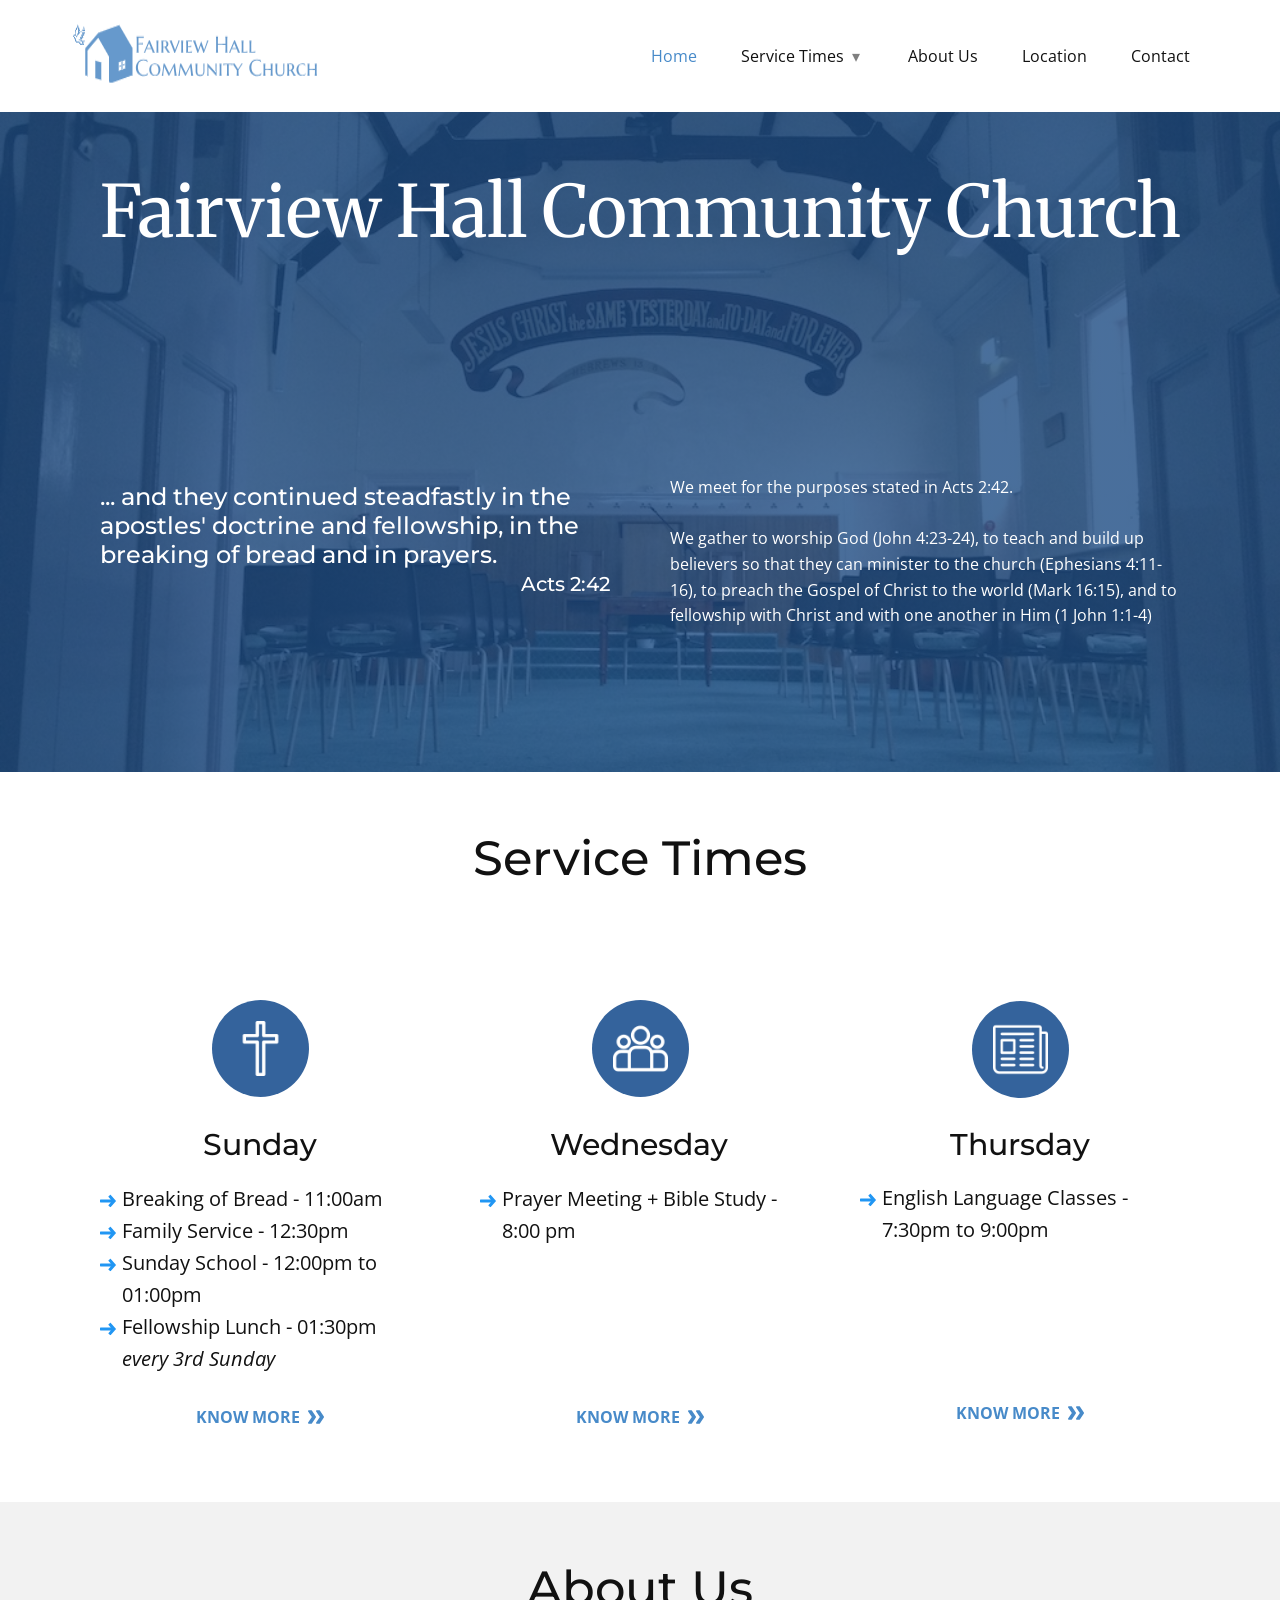
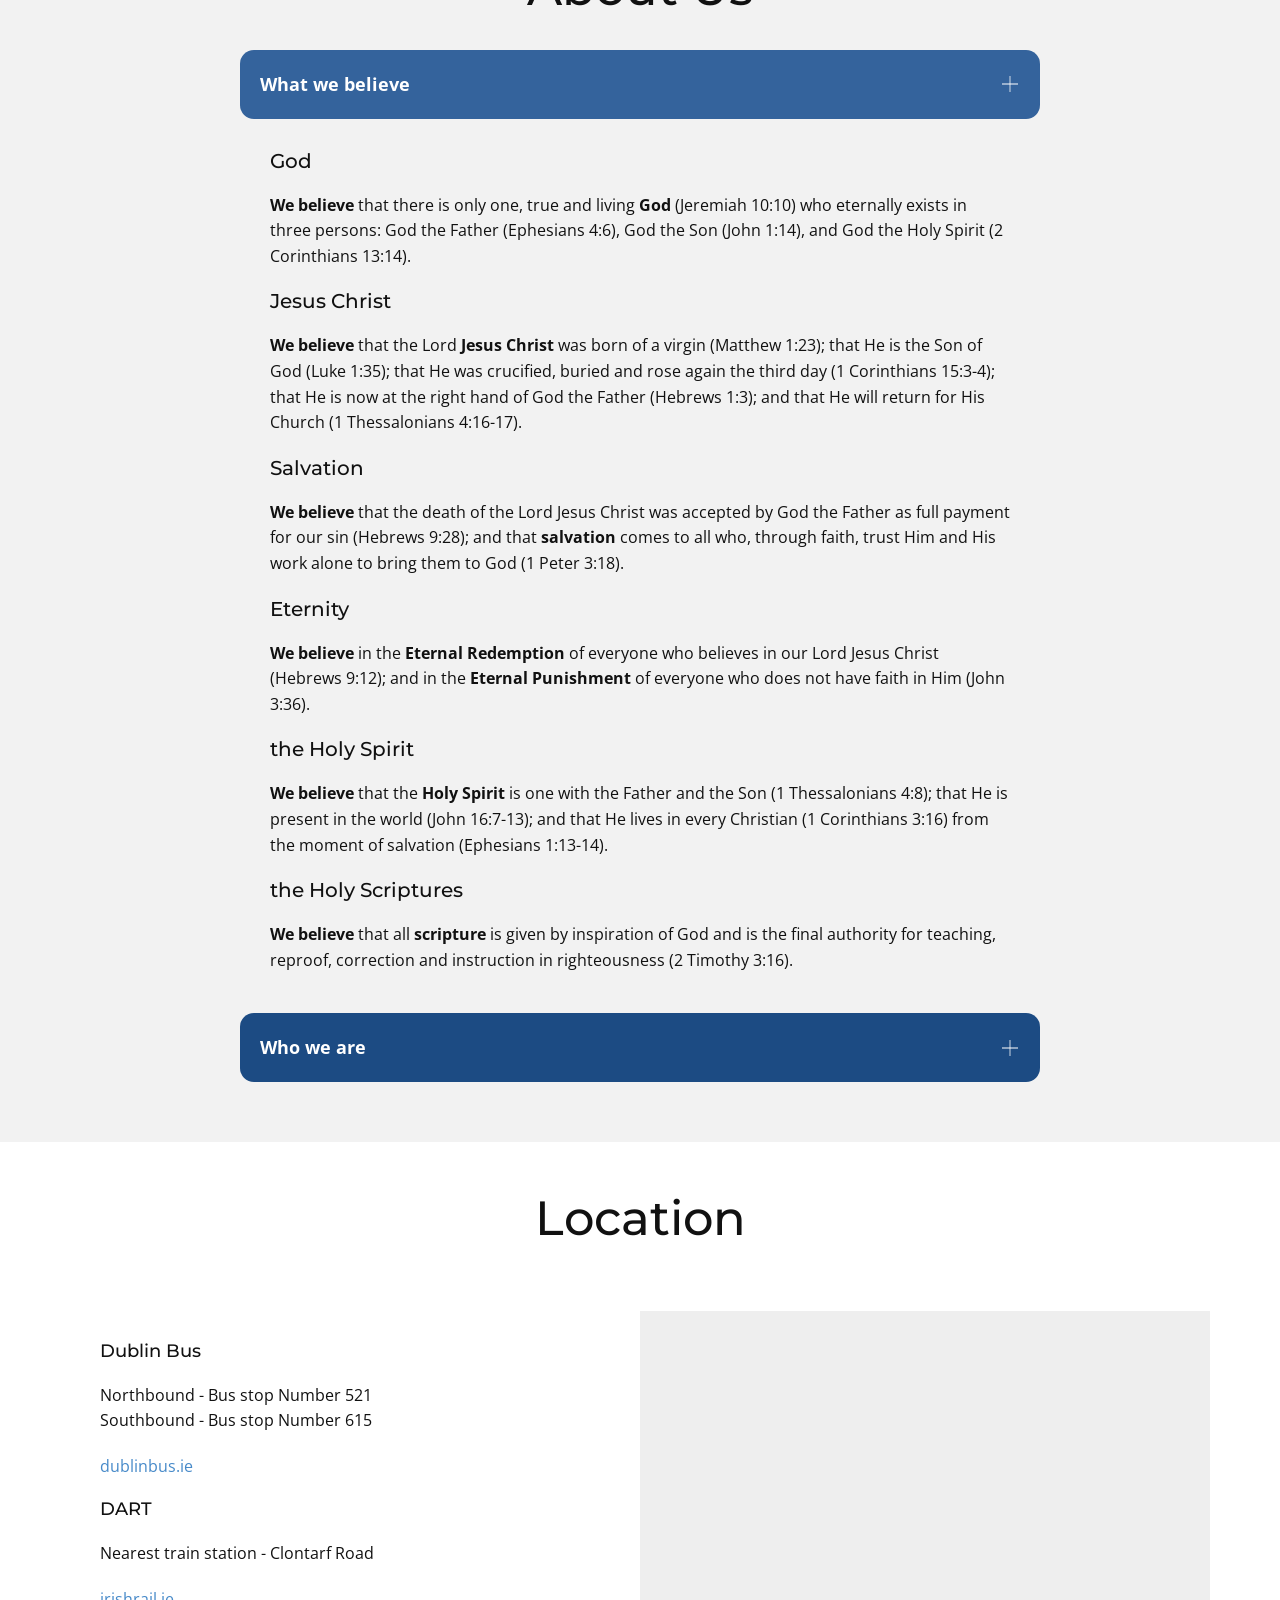
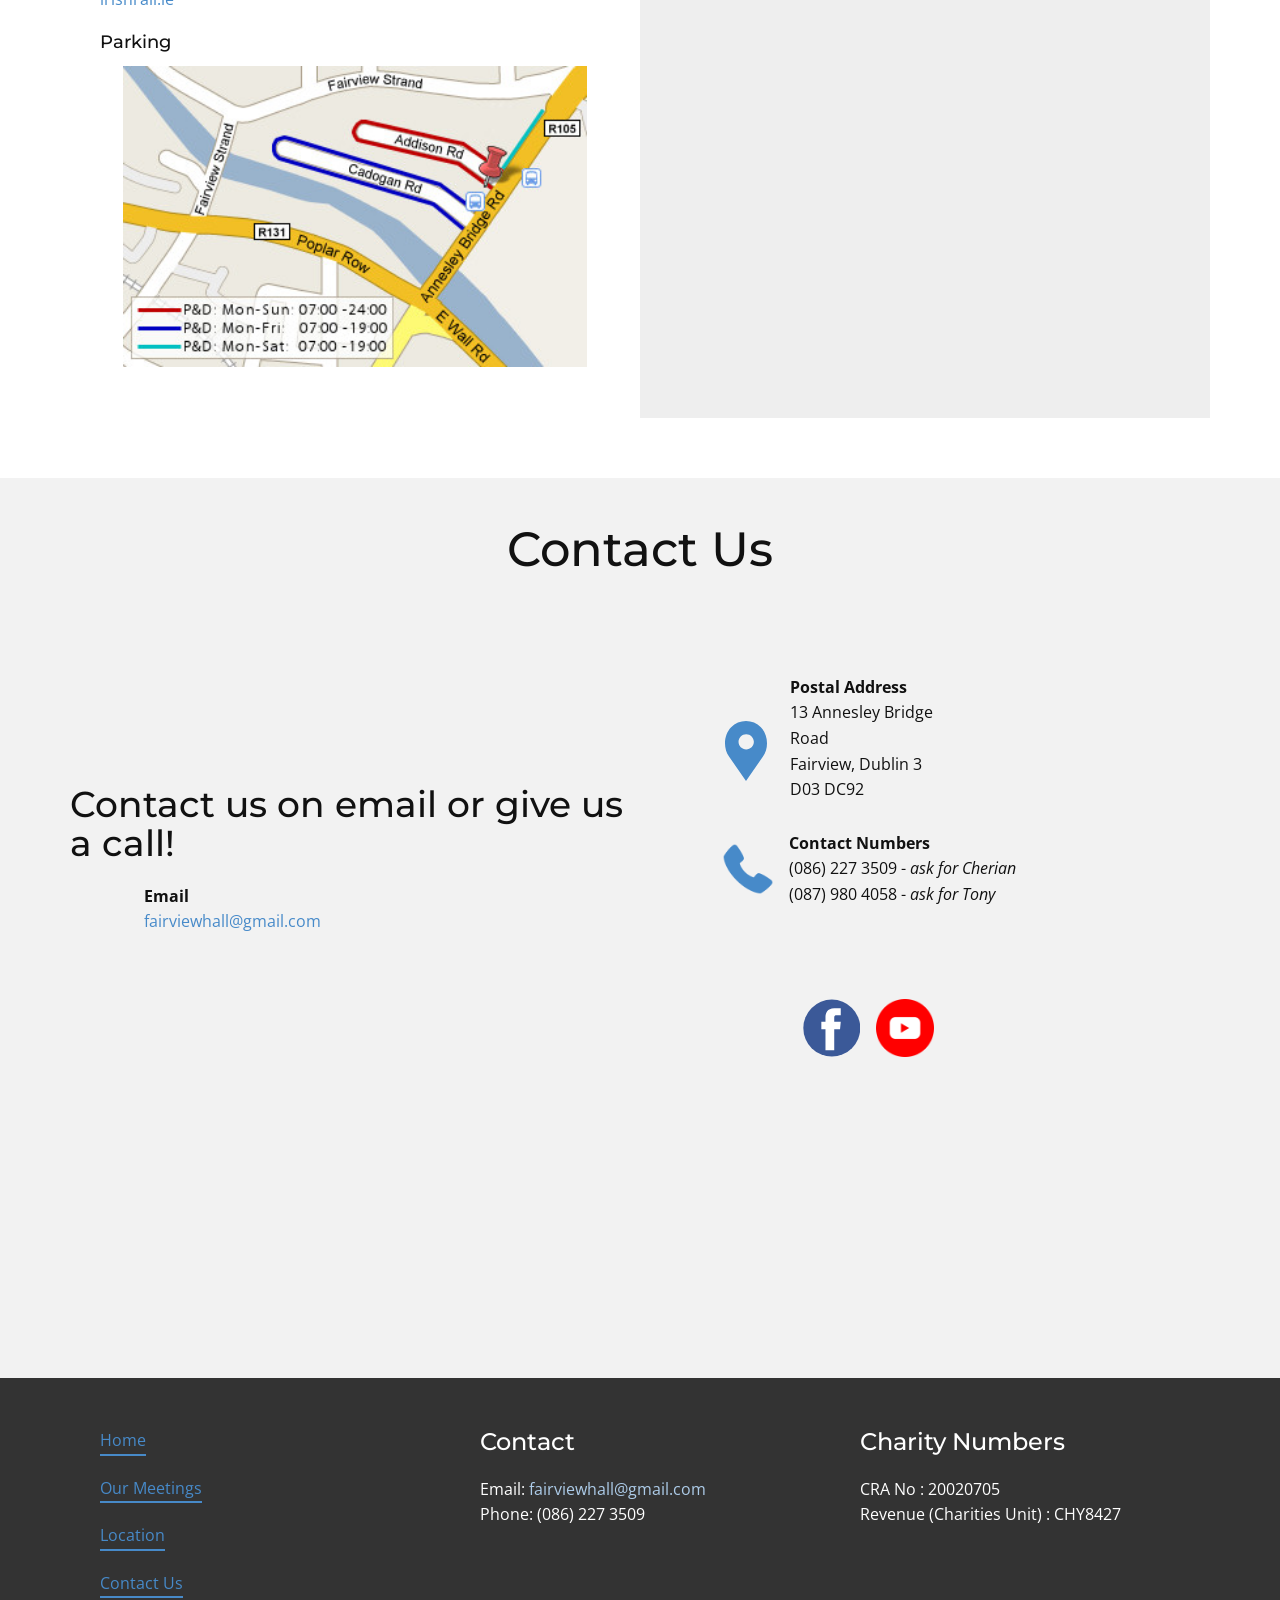
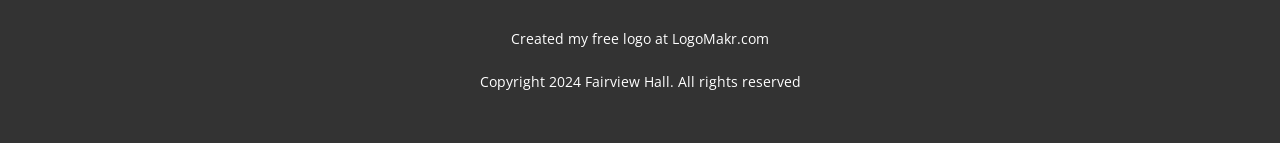
==== commit f6904a10: "UPDATE: Changes to timing and formatting" ====
--- a/index.html
+++ b/index.html
@@ -5,12 +5,10 @@
         <meta charset="utf-8" />
         <meta
             name="keywords"
-            content="Fairview Hall Church, ... and they continued steadfastly in the apostles&amp;apos; doctrine and fellowship, in the breaking of bread and in prayers."
-        />
+            content="Fairview Hall Church, ... and they continued steadfastly in the apostles&amp;apos; doctrine and fellowship, in the breaking of bread and in prayers." />
         <meta
             name="description"
-            content="Main website for Fairview Hall Church to find details about weekly activities and contact for further information"
-        />
+            content="Main website for Fairview Hall Church to find details about weekly activities and contact for further information" />
         <title>Home</title>
         <link rel="stylesheet" href="nicepage.css" media="screen" />
         <link rel="stylesheet" href="Home.css" media="screen" />
@@ -18,27 +16,23 @@
             class="u-script"
             type="text/javascript"
             src="jquery.js"
-            defer=""
-        ></script>
+            defer=""></script>
         <script
             class="u-script"
             type="text/javascript"
             src="nicepage.js"
-            defer=""
-        ></script>
+            defer=""></script>
         <script type="text/javascript" src="shared.js" defer=""></script>
         <meta name="generator" content="Nicepage 4.18.5, nicepage.com" />
         <link rel="icon" href="images/favicon.png" />
         <link
             id="u-theme-google-font"
             rel="stylesheet"
-            href="https://fonts.googleapis.com/css?family=Montserrat:100,100i,200,200i,300,300i,400,400i,500,500i,600,600i,700,700i,800,800i,900,900i|Open+Sans:300,300i,400,400i,500,500i,600,600i,700,700i,800,800i"
-        />
+            href="https://fonts.googleapis.com/css?family=Montserrat:100,100i,200,200i,300,300i,400,400i,500,500i,600,600i,700,700i,800,800i,900,900i|Open+Sans:300,300i,400,400i,500,500i,600,600i,700,700i,800,800i" />
         <link
             id="u-page-google-font"
             rel="stylesheet"
-            href="https://fonts.googleapis.com/css?family=Merriweather:300,300i,400,400i,700,700i,900,900i"
-        />
+            href="https://fonts.googleapis.com/css?family=Merriweather:300,300i,400,400i,700,700i,900,900i" />
 
         <script type="application/ld+json">
             {
@@ -52,42 +46,35 @@
         <meta property="og:title" content="Home" />
         <meta
             property="og:description"
-            content="Main website for Fairview Hall Church to find details about weekly activities and contact for further information"
-        />
+            content="Main website for Fairview Hall Church to find details about weekly activities and contact for further information" />
         <meta property="og:type" content="website" />
     </head>
 
     <body class="u-body u-xl-mode" data-lang="en">
         <header
             class="u-clearfix u-header u-sticky u-sticky-caca u-white u-header"
-            id="sec-d228"
-        >
+            id="sec-d228">
             <div class="u-clearfix u-sheet u-sheet-1">
                 <a
                     href="index.html"
                     class="u-image u-logo u-image-1"
                     data-image-width="500"
-                    data-image-height="124"
-                >
+                    data-image-height="124">
                     <img
                         src="images/4U8PYB-LogoMakr.png"
-                        class="u-logo-image u-logo-image-1"
-                    />
+                        class="u-logo-image u-logo-image-1" />
                 </a>
                 <nav class="u-menu u-menu-one-level u-offcanvas u-menu-1">
                     <div
                         class="menu-collapse"
-                        style="font-size: 1rem; letter-spacing: 0px"
-                    >
+                        style="font-size: 1rem; letter-spacing: 0px">
                         <a
                             class="u-button-style u-custom-left-right-menu-spacing u-custom-padding-bottom u-custom-top-bottom-menu-spacing u-nav-link u-text-active-palette-1-base u-text-hover-palette-2-base"
-                            href="#"
-                        >
+                            href="#">
                             <svg class="u-svg-link" viewBox="0 0 24 24">
                                 <use
                                     xmlns:xlink="http://www.w3.org/1999/xlink"
-                                    xlink:href="#menu-hamburger"
-                                ></use>
+                                    xlink:href="#menu-hamburger"></use>
                             </svg>
                             <svg
                                 class="u-svg-content"
@@ -97,8 +84,7 @@
                                 x="0px"
                                 y="0px"
                                 xmlns:xlink="http://www.w3.org/1999/xlink"
-                                xmlns="http://www.w3.org/2000/svg"
-                            >
+                                xmlns="http://www.w3.org/2000/svg">
                                 <g>
                                     <rect y="1" width="16" height="2"></rect>
                                     <rect y="7" width="16" height="2"></rect>
@@ -114,30 +100,29 @@
                                     class="u-button-style u-nav-link u-text-active-palette-1-base u-text-hover-palette-2-base"
                                     href="#"
                                     style="padding: 10px 20px"
-                                    >Home</a
-                                >
+                                    >Home
+                                </a>
                             </li>
                             <li class="u-nav-item">
                                 <a
                                     class="n-submenu u-button-style u-nav-link u-text-active-palette-1-base u-text-hover-palette-2-base"
                                     href="#sec-service"
                                     style="padding: 10px 20px"
-                                    >Service Times</a
-                                >
+                                    >Service Times
+                                </a>
                                 <div
                                     class="u-nav-popup"
                                     data-animation-name=""
                                     data-animation-duration="1000"
                                     data-animation-delay="0"
-                                    data-animation-out="0"
-                                >
+                                    data-animation-out="0">
                                     <ul class="u-nav u-unstyled">
                                         <li class="u-nav-item">
                                             <a
                                                 class="u-button-style u-nav-link"
                                                 href="Meetings.html"
-                                                >Meetings</a
-                                            >
+                                                >Meetings
+                                            </a>
                                         </li>
                                     </ul>
                                 </div>
@@ -147,58 +132,55 @@
                                     class="u-button-style u-nav-link u-text-active-palette-1-base u-text-hover-palette-2-base"
                                     href="#sec-about"
                                     style="padding: 10px 20px"
-                                    >About Us</a
-                                >
+                                    >About Us
+                                </a>
                             </li>
                             <li class="u-nav-item">
                                 <a
                                     class="u-button-style u-nav-link u-text-active-palette-1-base u-text-hover-palette-2-base"
                                     href="#sec-location"
                                     style="padding: 10px 20px"
-                                    >Location</a
-                                >
+                                    >Location
+                                </a>
                             </li>
                             <li class="u-nav-item">
                                 <a
                                     class="u-button-style u-nav-link u-text-active-palette-1-base u-text-hover-palette-2-base"
                                     href="#sec-contact"
                                     style="padding: 10px 20px"
-                                    >Contact</a
-                                >
+                                    >Contact
+                                </a>
                             </li>
                         </ul>
                     </div>
                     <div class="u-custom-menu u-nav-container-collapse">
                         <div
-                            class="u-black u-container-style u-inner-container-layout u-opacity u-opacity-95 u-sidenav"
-                        >
-                            <div
-                                class="u-inner-container-layout u-sidenav-overflow"
-                            >
+                            class="u-black u-container-style u-inner-container-layout u-opacity u-opacity-95 u-sidenav">
+                            <div
+                                class="u-inner-container-layout u-sidenav-overflow">
                                 <div class="u-menu-close"></div>
                                 <ul
-                                    class="u-align-center u-nav u-popupmenu-items u-unstyled u-nav-3"
-                                >
+                                    class="u-align-center u-nav u-popupmenu-items u-unstyled u-nav-3">
                                     <li class="u-nav-item">
                                         <a
                                             class="u-button-style u-nav-link"
                                             href="#"
-                                            >Home</a
-                                        >
+                                            >Home
+                                        </a>
                                     </li>
                                     <li class="u-nav-item">
                                         <a
                                             class="u-button-style u-nav-link"
                                             href="#sec-service"
-                                            >Service Times</a
-                                        >
+                                            >Service Times
+                                        </a>
                                         <ul class="u-nav">
                                             <li class="u-nav-item">
                                                 <a
                                                     class="u-button-style u-nav-link"
                                                     href="Meetings.html"
-                                                    >Meetings</a
-                                                >
+                                                    >Meetings
+                                                </a>
                                             </li>
                                         </ul>
                                     </li>
@@ -206,29 +188,28 @@
                                         <a
                                             class="u-button-style u-nav-link"
                                             href="#sec-about"
-                                            >About Us</a
-                                        >
+                                            >About Us
+                                        </a>
                                     </li>
                                     <li class="u-nav-item">
                                         <a
                                             class="u-button-style u-nav-link"
                                             href="#sec-location"
-                                            >Location</a
-                                        >
+                                            >Location
+                                        </a>
                                     </li>
                                     <li class="u-nav-item">
                                         <a
                                             class="u-button-style u-nav-link"
                                             href="#sec-contact"
-                                            >Contact</a
-                                        >
+                                            >Contact
+                                        </a>
                                     </li>
                                 </ul>
                             </div>
                         </div>
                         <div
-                            class="u-black u-menu-overlay u-opacity u-opacity-70"
-                        ></div>
+                            class="u-black u-menu-overlay u-opacity u-opacity-70"></div>
                     </div>
                 </nav>
             </div>
@@ -238,47 +219,38 @@
             src=""
             data-image-width="1000"
             data-image-height="750"
-            id="sec-85da"
-        >
+            id="sec-85da">
             <div class="u-clearfix u-sheet u-sheet-1">
                 <h1
-                    class="u-custom-font u-font-merriweather u-text u-text-default u-title u-text-1"
-                >
+                    class="u-custom-font u-font-merriweather u-text u-text-default u-title u-text-1">
                     Fairview Hall Community Church
                 </h1>
                 <div class="u-clearfix u-layout-wrap u-layout-wrap-1">
                     <div class="u-layout">
                         <div class="u-layout-row">
                             <div
-                                class="u-container-style u-layout-cell u-size-30 u-layout-cell-1"
-                            >
-                                <div
-                                    class="u-container-layout u-valign-bottom-xs u-container-layout-1"
-                                >
+                                class="u-container-style u-layout-cell u-size-30 u-layout-cell-1">
+                                <div
+                                    class="u-container-layout u-valign-bottom-xs u-container-layout-1">
                                     <h4
-                                        class="u-text u-text-default-lg u-text-default-md u-text-default-sm u-text-default-xs u-text-2"
-                                    >
+                                        class="u-text u-text-default-lg u-text-default-md u-text-default-sm u-text-default-xs u-text-2">
                                         ... and they continued steadfastly in
                                         the apostles' doctrine and fellowship,
                                         in the breaking of bread and in
                                         prayers.<br />
                                     </h4>
                                     <h5
-                                        class="u-align-right u-text u-text-default-lg u-text-default-md u-text-default-sm u-text-default-xs u-text-3"
-                                    >
+                                        class="u-align-right u-text u-text-default-lg u-text-default-md u-text-default-sm u-text-default-xs u-text-3">
                                         Acts 2:42
                                     </h5>
                                 </div>
                             </div>
                             <div
-                                class="u-container-style u-layout-cell u-size-30 u-layout-cell-2"
-                            >
-                                <div
-                                    class="u-container-layout u-container-layout-2"
-                                >
+                                class="u-container-style u-layout-cell u-size-30 u-layout-cell-2">
+                                <div
+                                    class="u-container-layout u-container-layout-2">
                                     <p
-                                        class="u-align-left-lg u-align-left-md u-align-left-sm u-align-left-xs u-text u-text-default-lg u-text-default-md u-text-default-sm u-text-default-xs u-text-4"
-                                    >
+                                        class="u-align-left-lg u-align-left-md u-align-left-sm u-align-left-xs u-text u-text-default-lg u-text-default-md u-text-default-sm u-text-default-xs u-text-4">
                                         We meet for the purposes stated in Acts
                                         2:42.<br />
                                         <br />
@@ -302,8 +274,7 @@
             <div class="u-clearfix u-sheet u-sheet-1">
                 <h1 class="u-text u-text-default u-text-1">Service Times</h1>
                 <div
-                    class="u-clearfix u-expanded-width u-layout-wrap u-layout-wrap-1"
-                >
+                    class="u-clearfix u-expanded-width u-layout-wrap u-layout-wrap-1">
                     <div class="u-layout">
                         <div class="u-layout-row">
                             <div
@@ -312,92 +283,76 @@
                                 data-animation-duration="1000"
                                 data-animation-direction=""
                                 data-animation-delay="0"
-                                data-animation-out="0"
-                            >
-                                <div
-                                    class="u-container-layout u-container-layout-1"
-                                >
+                                data-animation-out="0">
+                                <div
+                                    class="u-container-layout u-container-layout-1">
                                     <span
-                                        class="u-align-left u-custom-color-2 u-file-icon u-icon u-icon-circle u-icon-1"
-                                        ><img
+                                        class="u-align-left u-custom-color-2 u-file-icon u-icon u-icon-circle u-icon-1">
+                                        <img
                                             src="images/2133353-abd5d537.png"
-                                            alt=""
-                                    /></span>
+                                            alt="" />
+                                    </span>
                                     <h3
-                                        class="u-align-left u-text u-text-default u-text-2"
-                                    >
+                                        class="u-align-left u-text u-text-default u-text-2">
                                         Sunday
                                     </h3>
                                     <ul
-                                        class="service-text u-align-left u-custom-list u-text u-text-3"
-                                    >
+                                        class="service-text u-align-left u-custom-list u-text u-text-3">
                                         <li>
                                             <div
-                                                class="u-list-icon u-list-icon-1"
-                                            >
+                                                class="u-list-icon u-list-icon-1">
                                                 <svg
                                                     class="u-svg-content"
                                                     viewBox="0 0 512.008 512.008"
-                                                    id="svg-9fe4"
-                                                >
+                                                    id="svg-9fe4">
                                                     <path
                                                         d="m507.904 245.317-163.296-181.408c-2.848-3.168-6.848-5.056-11.072-5.28-4.352-.288-8.384 1.248-11.552 4.096l-47.552 42.784c-6.56 5.92-7.072 16.032-1.184 22.592l71.904 79.904h-329.152c-8.832 0-16 7.168-16 16v64c0 8.832 7.168 16 16 16h329.152l-71.904 79.872c-5.92 6.592-5.376 16.672 1.184 22.624l47.552 42.816c3.072 2.752 6.912 4.096 10.72 4.096 4.384 0 8.704-1.792 11.904-5.28l163.296-181.408c5.472-6.08 5.472-15.328 0-21.408z"
-                                                        fill="currentColor"
-                                                    ></path>
+                                                        fill="currentColor"></path>
                                                 </svg>
                                             </div>
-                                            Breaking of Bread - 10:00am
+                                            Breaking of Bread - 11:00am
                                         </li>
                                         <li>
                                             <div
-                                                class="u-list-icon u-list-icon-1"
-                                            >
+                                                class="u-list-icon u-list-icon-1">
                                                 <svg
                                                     class="u-svg-content"
                                                     viewBox="0 0 512.008 512.008"
-                                                    id="svg-9fe4"
-                                                >
+                                                    id="svg-9fe4">
                                                     <path
                                                         d="m507.904 245.317-163.296-181.408c-2.848-3.168-6.848-5.056-11.072-5.28-4.352-.288-8.384 1.248-11.552 4.096l-47.552 42.784c-6.56 5.92-7.072 16.032-1.184 22.592l71.904 79.904h-329.152c-8.832 0-16 7.168-16 16v64c0 8.832 7.168 16 16 16h329.152l-71.904 79.872c-5.92 6.592-5.376 16.672 1.184 22.624l47.552 42.816c3.072 2.752 6.912 4.096 10.72 4.096 4.384 0 8.704-1.792 11.904-5.28l163.296-181.408c5.472-6.08 5.472-15.328 0-21.408z"
-                                                        fill="currentColor"
-                                                    ></path>
+                                                        fill="currentColor"></path>
                                                 </svg>
                                             </div>
-                                            Family Service - 11:30am
+                                            Family Service - 12:30pm
                                         </li>
                                         <li>
                                             <div
-                                                class="u-list-icon u-list-icon-1"
-                                            >
+                                                class="u-list-icon u-list-icon-1">
                                                 <svg
                                                     class="u-svg-content"
                                                     viewBox="0 0 512.008 512.008"
-                                                    id="svg-9fe4"
-                                                >
+                                                    id="svg-9fe4">
                                                     <path
                                                         d="m507.904 245.317-163.296-181.408c-2.848-3.168-6.848-5.056-11.072-5.28-4.352-.288-8.384 1.248-11.552 4.096l-47.552 42.784c-6.56 5.92-7.072 16.032-1.184 22.592l71.904 79.904h-329.152c-8.832 0-16 7.168-16 16v64c0 8.832 7.168 16 16 16h329.152l-71.904 79.872c-5.92 6.592-5.376 16.672 1.184 22.624l47.552 42.816c3.072 2.752 6.912 4.096 10.72 4.096 4.384 0 8.704-1.792 11.904-5.28l163.296-181.408c5.472-6.08 5.472-15.328 0-21.408z"
-                                                        fill="currentColor"
-                                                    ></path>
+                                                        fill="currentColor"></path>
                                                 </svg>
                                             </div>
-                                            Sunday School - 11:00am to 12:00pm
+                                            Sunday School - 12:00pm to 01:00pm
                                         </li>
                                         <li>
                                             <div
-                                                class="u-list-icon u-list-icon-1"
-                                            >
+                                                class="u-list-icon u-list-icon-1">
                                                 <svg
                                                     class="u-svg-content"
                                                     viewBox="0 0 512.008 512.008"
-                                                    id="svg-9fe4"
-                                                >
+                                                    id="svg-9fe4">
                                                     <path
                                                         d="m507.904 245.317-163.296-181.408c-2.848-3.168-6.848-5.056-11.072-5.28-4.352-.288-8.384 1.248-11.552 4.096l-47.552 42.784c-6.56 5.92-7.072 16.032-1.184 22.592l71.904 79.904h-329.152c-8.832 0-16 7.168-16 16v64c0 8.832 7.168 16 16 16h329.152l-71.904 79.872c-5.92 6.592-5.376 16.672 1.184 22.624l47.552 42.816c3.072 2.752 6.912 4.096 10.72 4.096 4.384 0 8.704-1.792 11.904-5.28l163.296-181.408c5.472-6.08 5.472-15.328 0-21.408z"
-                                                        fill="currentColor"
-                                                    ></path>
+                                                        fill="currentColor"></path>
                                                 </svg>
                                             </div>
-                                            Fellowship Lunch - 12:30pm<br />
+                                            Fellowship Lunch - 01:30pm<br />
                                             <span style="font-style: italic">
                                                 every 3rd Sunday</span
                                             >
@@ -408,20 +363,19 @@
                                         href="Meetings.html"
                                         class="u-align-center u-btn u-button-style u-none u-text-hover-palette-2-base u-text-palette-1-base u-btn-1"
                                         >Know More&nbsp;<span
-                                            class="u-icon u-text-palette-1-base u-icon-2"
-                                            ><svg
+                                            class="u-icon u-text-palette-1-base u-icon-2">
+                                            <svg
                                                 class="u-svg-content"
                                                 viewBox="0 -32 426.66667 426"
-                                                style="width: 1em; height: 1em"
-                                            >
+                                                style="width: 1em; height: 1em">
                                                 <path
-                                                    d="m213.332031 181.667969c0 4.265625-1.277343 8.53125-3.625 11.730469l-106.667969 160c-3.839843 5.761718-10.238281 9.601562-17.707031 9.601562h-64c-11.730469 0-21.332031-9.601562-21.332031-21.332031 0-4.269531 1.28125-8.535157 3.625-11.734375l98.773438-148.265625-98.773438-148.269531c-2.34375-3.199219-3.625-7.464844-3.625-11.730469 0-11.734375 9.601562-21.335938 21.332031-21.335938h64c7.46875 0 13.867188 3.839844 17.707031 9.601563l106.667969 160c2.347657 3.199218 3.625 7.464844 3.625 11.734375zm0 0"
-                                                ></path>
+                                                    d="m213.332031 181.667969c0 4.265625-1.277343 8.53125-3.625 11.730469l-106.667969 160c-3.839843 5.761718-10.238281 9.601562-17.707031 9.601562h-64c-11.730469 0-21.332031-9.601562-21.332031-21.332031 0-4.269531 1.28125-8.535157 3.625-11.734375l98.773438-148.265625-98.773438-148.269531c-2.34375-3.199219-3.625-7.464844-3.625-11.730469 0-11.734375 9.601562-21.335938 21.332031-21.335938h64c7.46875 0 13.867188 3.839844 17.707031 9.601563l106.667969 160c2.347657 3.199218 3.625 7.464844 3.625 11.734375zm0 0"></path>
                                                 <path
-                                                    d="m426.667969 181.667969c0 4.265625-1.28125 8.53125-3.628907 11.730469l-106.664062 160c-3.839844 5.761718-10.242188 9.601562-17.707031 9.601562h-64c-11.734375 0-21.335938-9.601562-21.335938-21.332031 0-4.269531 1.28125-8.535157 3.628907-11.734375l98.773437-148.265625-98.773437-148.269531c-2.347657-3.199219-3.628907-7.464844-3.628907-11.730469 0-11.734375 9.601563-21.335938 21.335938-21.335938h64c7.464843 0 13.867187 3.839844 17.707031 9.601563l106.664062 160c2.347657 3.199218 3.628907 7.464844 3.628907 11.734375zm0 0"
-                                                ></path></svg
-                                            ><img
-                                        /></span>
+                                                    d="m426.667969 181.667969c0 4.265625-1.28125 8.53125-3.628907 11.730469l-106.664062 160c-3.839844 5.761718-10.242188 9.601562-17.707031 9.601562h-64c-11.734375 0-21.335938-9.601562-21.335938-21.332031 0-4.269531 1.28125-8.535157 3.628907-11.734375l98.773437-148.265625-98.773437-148.269531c-2.347657-3.199219-3.628907-7.464844-3.628907-11.730469 0-11.734375 9.601563-21.335938 21.335938-21.335938h64c7.464843 0 13.867187 3.839844 17.707031 9.601563l106.664062 160c2.347657 3.199218 3.628907 7.464844 3.628907 11.734375zm0 0"></path>
+                                            </svg>
+
+                                            <img />
+                                        </span>
                                     </a>
                                 </div>
                             </div>
@@ -430,38 +384,31 @@
                                 data-animation-name="customAnimationIn"
                                 data-animation-duration="1000"
                                 data-animation-delay="0"
-                                data-animation-out="0"
-                            >
-                                <div
-                                    class="u-container-layout u-container-layout-2"
-                                >
+                                data-animation-out="0">
+                                <div
+                                    class="u-container-layout u-container-layout-2">
                                     <span
-                                        class="u-align-left u-custom-color-2 u-file-icon u-icon u-icon-circle u-icon-3"
-                                        ><img
+                                        class="u-align-left u-custom-color-2 u-file-icon u-icon u-icon-circle u-icon-3">
+                                        <img
                                             src="images/681443-f411dbba.png"
-                                            alt=""
-                                    /></span>
+                                            alt="" />
+                                    </span>
                                     <h3
-                                        class="u-align-left u-text u-text-default u-text-4"
-                                    >
+                                        class="u-align-left u-text u-text-default u-text-4">
                                         Wednesday
                                     </h3>
                                     <ul
-                                        class="service-text u-align-left u-custom-list u-text u-text-5"
-                                    >
+                                        class="service-text u-align-left u-custom-list u-text u-text-5">
                                         <li>
                                             <div
-                                                class="u-list-icon u-list-icon-5"
-                                            >
+                                                class="u-list-icon u-list-icon-5">
                                                 <svg
                                                     class="u-svg-content"
                                                     viewBox="0 0 512.008 512.008"
-                                                    id="svg-9fe4"
-                                                >
+                                                    id="svg-9fe4">
                                                     <path
                                                         d="m507.904 245.317-163.296-181.408c-2.848-3.168-6.848-5.056-11.072-5.28-4.352-.288-8.384 1.248-11.552 4.096l-47.552 42.784c-6.56 5.92-7.072 16.032-1.184 22.592l71.904 79.904h-329.152c-8.832 0-16 7.168-16 16v64c0 8.832 7.168 16 16 16h329.152l-71.904 79.872c-5.92 6.592-5.376 16.672 1.184 22.624l47.552 42.816c3.072 2.752 6.912 4.096 10.72 4.096 4.384 0 8.704-1.792 11.904-5.28l163.296-181.408c5.472-6.08 5.472-15.328 0-21.408z"
-                                                        fill="currentColor"
-                                                    ></path>
+                                                        fill="currentColor"></path>
                                                 </svg>
                                             </div>
                                             Prayer Meeting + Bible Study - 8:00
@@ -472,20 +419,18 @@
                                         href="Meetings.html"
                                         class="u-align-center u-btn u-button-style u-none u-text-hover-palette-2-base u-text-palette-1-base u-btn-2"
                                         >Know More&nbsp;<span
-                                            class="u-icon u-text-palette-1-base u-icon-4"
-                                            ><svg
+                                            class="u-icon u-text-palette-1-base u-icon-4">
+                                            <svg
                                                 class="u-svg-content"
                                                 viewBox="0 -32 426.66667 426"
-                                                style="width: 1em; height: 1em"
-                                            >
+                                                style="width: 1em; height: 1em">
                                                 <path
-                                                    d="m213.332031 181.667969c0 4.265625-1.277343 8.53125-3.625 11.730469l-106.667969 160c-3.839843 5.761718-10.238281 9.601562-17.707031 9.601562h-64c-11.730469 0-21.332031-9.601562-21.332031-21.332031 0-4.269531 1.28125-8.535157 3.625-11.734375l98.773438-148.265625-98.773438-148.269531c-2.34375-3.199219-3.625-7.464844-3.625-11.730469 0-11.734375 9.601562-21.335938 21.332031-21.335938h64c7.46875 0 13.867188 3.839844 17.707031 9.601563l106.667969 160c2.347657 3.199218 3.625 7.464844 3.625 11.734375zm0 0"
-                                                ></path>
+                                                    d="m213.332031 181.667969c0 4.265625-1.277343 8.53125-3.625 11.730469l-106.667969 160c-3.839843 5.761718-10.238281 9.601562-17.707031 9.601562h-64c-11.730469 0-21.332031-9.601562-21.332031-21.332031 0-4.269531 1.28125-8.535157 3.625-11.734375l98.773438-148.265625-98.773438-148.269531c-2.34375-3.199219-3.625-7.464844-3.625-11.730469 0-11.734375 9.601562-21.335938 21.332031-21.335938h64c7.46875 0 13.867188 3.839844 17.707031 9.601563l106.667969 160c2.347657 3.199218 3.625 7.464844 3.625 11.734375zm0 0"></path>
                                                 <path
-                                                    d="m426.667969 181.667969c0 4.265625-1.28125 8.53125-3.628907 11.730469l-106.664062 160c-3.839844 5.761718-10.242188 9.601562-17.707031 9.601562h-64c-11.734375 0-21.335938-9.601562-21.335938-21.332031 0-4.269531 1.28125-8.535157 3.628907-11.734375l98.773437-148.265625-98.773437-148.269531c-2.347657-3.199219-3.628907-7.464844-3.628907-11.730469 0-11.734375 9.601563-21.335938 21.335938-21.335938h64c7.464843 0 13.867187 3.839844 17.707031 9.601563l106.664062 160c2.347657 3.199218 3.628907 7.464844 3.628907 11.734375zm0 0"
-                                                ></path></svg
-                                            ><img
-                                        /></span>
+                                                    d="m426.667969 181.667969c0 4.265625-1.28125 8.53125-3.628907 11.730469l-106.664062 160c-3.839844 5.761718-10.242188 9.601562-17.707031 9.601562h-64c-11.734375 0-21.335938-9.601562-21.335938-21.332031 0-4.269531 1.28125-8.535157 3.628907-11.734375l98.773437-148.265625-98.773437-148.269531c-2.347657-3.199219-3.628907-7.464844-3.628907-11.730469 0-11.734375 9.601563-21.335938 21.335938-21.335938h64c7.464843 0 13.867187 3.839844 17.707031 9.601563l106.664062 160c2.347657 3.199218 3.628907 7.464844 3.628907 11.734375zm0 0"></path>
+                                            </svg>
+                                            <img />
+                                        </span>
                                     </a>
                                 </div>
                             </div>
@@ -495,38 +440,31 @@
                                 data-animation-duration="1000"
                                 data-animation-direction=""
                                 data-animation-delay="0"
-                                data-animation-out="0"
-                            >
-                                <div
-                                    class="u-container-layout u-container-layout-3"
-                                >
+                                data-animation-out="0">
+                                <div
+                                    class="u-container-layout u-container-layout-3">
                                     <span
-                                        class="u-custom-color-2 u-file-icon u-icon u-icon-circle u-icon-5"
-                                        ><img
+                                        class="u-custom-color-2 u-file-icon u-icon u-icon-circle u-icon-5">
+                                        <img
                                             src="images/81460-0fc113b5.png"
-                                            alt=""
-                                    /></span>
+                                            alt="" />
+                                    </span>
                                     <h3
-                                        class="u-align-center u-text u-text-default u-text-6"
-                                    >
+                                        class="u-align-center u-text u-text-default u-text-6">
                                         Thursday
                                     </h3>
                                     <ul
-                                        class="service-text u-align-left u-custom-list u-text u-text-7"
-                                    >
+                                        class="service-text u-align-left u-custom-list u-text u-text-7">
                                         <li>
                                             <div
-                                                class="u-list-icon u-list-icon-6"
-                                            >
+                                                class="u-list-icon u-list-icon-6">
                                                 <svg
                                                     class="u-svg-content"
                                                     viewBox="0 0 512.008 512.008"
-                                                    id="svg-9fe4"
-                                                >
+                                                    id="svg-9fe4">
                                                     <path
                                                         d="m507.904 245.317-163.296-181.408c-2.848-3.168-6.848-5.056-11.072-5.28-4.352-.288-8.384 1.248-11.552 4.096l-47.552 42.784c-6.56 5.92-7.072 16.032-1.184 22.592l71.904 79.904h-329.152c-8.832 0-16 7.168-16 16v64c0 8.832 7.168 16 16 16h329.152l-71.904 79.872c-5.92 6.592-5.376 16.672 1.184 22.624l47.552 42.816c3.072 2.752 6.912 4.096 10.72 4.096 4.384 0 8.704-1.792 11.904-5.28l163.296-181.408c5.472-6.08 5.472-15.328 0-21.408z"
-                                                        fill="currentColor"
-                                                    ></path>
+                                                        fill="currentColor"></path>
                                                 </svg>
                                             </div>
                                             English Language Classes - 7:30pm to
@@ -537,20 +475,18 @@
                                         href="Meetings.html"
                                         class="u-align-center u-btn u-button-style u-none u-text-hover-palette-2-base u-text-palette-1-base u-btn-3"
                                         >Know More&nbsp;<span
-                                            class="u-icon u-text-palette-1-base u-icon-6"
-                                            ><svg
+                                            class="u-icon u-text-palette-1-base u-icon-6">
+                                            <svg
                                                 class="u-svg-content"
                                                 viewBox="0 -32 426.66667 426"
-                                                style="width: 1em; height: 1em"
-                                            >
+                                                style="width: 1em; height: 1em">
                                                 <path
-                                                    d="m213.332031 181.667969c0 4.265625-1.277343 8.53125-3.625 11.730469l-106.667969 160c-3.839843 5.761718-10.238281 9.601562-17.707031 9.601562h-64c-11.730469 0-21.332031-9.601562-21.332031-21.332031 0-4.269531 1.28125-8.535157 3.625-11.734375l98.773438-148.265625-98.773438-148.269531c-2.34375-3.199219-3.625-7.464844-3.625-11.730469 0-11.734375 9.601562-21.335938 21.332031-21.335938h64c7.46875 0 13.867188 3.839844 17.707031 9.601563l106.667969 160c2.347657 3.199218 3.625 7.464844 3.625 11.734375zm0 0"
-                                                ></path>
+                                                    d="m213.332031 181.667969c0 4.265625-1.277343 8.53125-3.625 11.730469l-106.667969 160c-3.839843 5.761718-10.238281 9.601562-17.707031 9.601562h-64c-11.730469 0-21.332031-9.601562-21.332031-21.332031 0-4.269531 1.28125-8.535157 3.625-11.734375l98.773438-148.265625-98.773438-148.269531c-2.34375-3.199219-3.625-7.464844-3.625-11.730469 0-11.734375 9.601562-21.335938 21.332031-21.335938h64c7.46875 0 13.867188 3.839844 17.707031 9.601563l106.667969 160c2.347657 3.199218 3.625 7.464844 3.625 11.734375zm0 0"></path>
                                                 <path
-                                                    d="m426.667969 181.667969c0 4.265625-1.28125 8.53125-3.628907 11.730469l-106.664062 160c-3.839844 5.761718-10.242188 9.601562-17.707031 9.601562h-64c-11.734375 0-21.335938-9.601562-21.335938-21.332031 0-4.269531 1.28125-8.535157 3.628907-11.734375l98.773437-148.265625-98.773437-148.269531c-2.347657-3.199219-3.628907-7.464844-3.628907-11.730469 0-11.734375 9.601563-21.335938 21.335938-21.335938h64c7.464843 0 13.867187 3.839844 17.707031 9.601563l106.664062 160c2.347657 3.199218 3.628907 7.464844 3.628907 11.734375zm0 0"
-                                                ></path></svg
-                                            ><img
-                                        /></span>
+                                                    d="m426.667969 181.667969c0 4.265625-1.28125 8.53125-3.628907 11.730469l-106.664062 160c-3.839844 5.761718-10.242188 9.601562-17.707031 9.601562h-64c-11.734375 0-21.335938-9.601562-21.335938-21.332031 0-4.269531 1.28125-8.535157 3.628907-11.734375l98.773437-148.265625-98.773437-148.269531c-2.347657-3.199219-3.628907-7.464844-3.628907-11.730469 0-11.734375 9.601563-21.335938 21.335938-21.335938h64c7.464843 0 13.867187 3.839844 17.707031 9.601563l106.664062 160c2.347657 3.199218 3.628907 7.464844 3.628907 11.734375zm0 0"></path>
+                                            </svg>
+                                            <img />
+                                        </span>
                                     </a>
                                 </div>
                             </div>
@@ -561,8 +497,7 @@
         </section>
         <section
             class="u-align-center u-clearfix u-grey-5 u-section-3"
-            id="sec-about"
-        >
+            id="sec-about">
             <div class="u-clearfix u-sheet u-valign-middle u-sheet-1">
                 <h1 class="u-text u-text-default u-text-1">About Us</h1>
                 <div class="u-accordion u-spacing-10 u-accordion-1">
@@ -571,42 +506,38 @@
                             class="active u-accordion-link u-active-custom-color-2 u-button-style u-custom-color-1 u-hover-custom-color-2 u-radius-14 u-accordion-link-1"
                             id="link-accordion-0781"
                             aria-controls="accordion-0781"
-                            aria-selected="true"
-                        >
+                            aria-selected="true">
                             <span class="u-accordion-link-text"
                                 >What we believe</span
-                            ><span
-                                class="u-accordion-link-icon u-icon u-icon-rectangle u-text-white u-icon-1"
-                                ><svg
+                            >
+                            <span
+                                class="u-accordion-link-icon u-icon u-icon-rectangle u-text-white u-icon-1">
+                                <svg
                                     class="u-svg-link"
                                     preserveAspectRatio="xMidYMin slice"
-                                    viewBox="0 0 42 42"
-                                >
+                                    viewBox="0 0 42 42">
                                     <use
                                         xmlns:xlink="http://www.w3.org/1999/xlink"
-                                        xlink:href="#svg-f4c1"
-                                    ></use></svg
-                                ><svg
+                                        xlink:href="#svg-f4c1"></use>
+                                </svg>
+                                <svg
                                     class="u-svg-content"
                                     viewBox="0 0 42 42"
                                     x="0px"
                                     y="0px"
                                     id="svg-f4c1"
-                                    style="enable-background: new 0 0 42 42"
-                                >
+                                    style="enable-background: new 0 0 42 42">
                                     <polygon
-                                        points="42,20 22,20 22,0 20,0 20,20 0,20 0,22 20,22 20,42 22,42 22,22 42,22 "
-                                    ></polygon></svg
-                            ></span>
+                                        points="42,20 22,20 22,0 20,0 20,20 0,20 0,22 20,22 20,42 22,42 22,22 42,22 "></polygon>
+                                </svg>
+                            </span>
                         </a>
                         <div
                             class="u-accordion-active u-accordion-pane u-container-style u-shape-rectangle u-accordion-pane-1"
                             id="accordion-0781"
-                            aria-labelledby="link-accordion-0781"
-                        >
-                            <div
-                                class="u-container-layout u-container-layout-1"
-                            >
+                            aria-labelledby="link-accordion-0781">
+                            <div
+                                class="u-container-layout u-container-layout-1">
                                 <h5 class="u-text u-text-2">God</h5>
                                 <p class="u-text u-text-3">
                                     <span style="font-weight: 700"
@@ -640,8 +571,7 @@
                                     data-animation-name=""
                                     data-animation-duration="0"
                                     data-animation-delay="0"
-                                    data-animation-direction=""
-                                >
+                                    data-animation-direction="">
                                     Salvation
                                 </h5>
                                 <p class="u-text u-text-7">
@@ -662,8 +592,7 @@
                                     data-animation-name=""
                                     data-animation-duration="0"
                                     data-animation-delay="0"
-                                    data-animation-direction=""
-                                >
+                                    data-animation-direction="">
                                     Eternity
                                 </h5>
                                 <p class="u-text u-text-9">
@@ -718,41 +647,38 @@
                             class="u-accordion-link u-active-custom-color-2 u-button-style u-custom-color-1 u-hover-custom-color-2 u-radius-14 u-accordion-link-2"
                             id="link-accordion-4c47"
                             aria-controls="accordion-4c47"
-                            aria-selected="false"
-                        >
-                            <span class="u-accordion-link-text">Who we are</span
-                            ><span
-                                class="u-accordion-link-icon u-icon u-icon-rectangle u-text-white u-icon-2"
-                                ><svg
+                            aria-selected="false">
+                            <span class="u-accordion-link-text"
+                                >Who we are</span
+                            >
+                            <span
+                                class="u-accordion-link-icon u-icon u-icon-rectangle u-text-white u-icon-2">
+                                <svg
                                     class="u-svg-link"
                                     preserveAspectRatio="xMidYMin slice"
-                                    viewBox="0 0 42 42"
-                                >
+                                    viewBox="0 0 42 42">
                                     <use
                                         xmlns:xlink="http://www.w3.org/1999/xlink"
-                                        xlink:href="#svg-f2c3"
-                                    ></use></svg
-                                ><svg
+                                        xlink:href="#svg-f2c3"></use>
+                                </svg>
+                                <svg
                                     class="u-svg-content"
                                     viewBox="0 0 42 42"
                                     x="0px"
                                     y="0px"
                                     id="svg-f2c3"
-                                    style="enable-background: new 0 0 42 42"
-                                >
+                                    style="enable-background: new 0 0 42 42">
                                     <polygon
-                                        points="42,20 22,20 22,0 20,0 20,20 0,20 0,22 20,22 20,42 22,42 22,22 42,22 "
-                                    ></polygon></svg
-                            ></span>
+                                        points="42,20 22,20 22,0 20,0 20,20 0,20 0,22 20,22 20,42 22,42 22,22 42,22 "></polygon>
+                                </svg>
+                            </span>
                         </a>
                         <div
                             class="u-accordion-pane u-container-style u-shape-rectangle u-accordion-pane-2"
                             id="accordion-4c47"
-                            aria-labelledby="link-accordion-4c47"
-                        >
-                            <div
-                                class="u-container-layout u-container-layout-2"
-                            >
+                            aria-labelledby="link-accordion-4c47">
+                            <div
+                                class="u-container-layout u-container-layout-2">
                                 <h5 class="u-text u-text-default u-text-14">
                                     Who are we?
                                 </h5>
@@ -843,21 +769,17 @@
         </section>
         <section
             class="u-align-center u-clearfix u-section-4"
-            id="sec-location"
-        >
+            id="sec-location">
             <div class="u-clearfix u-sheet u-sheet-1">
                 <h1 class="u-text u-text-1">Location</h1>
                 <div
-                    class="u-clearfix u-expanded-width u-layout-wrap u-layout-wrap-1"
-                >
+                    class="u-clearfix u-expanded-width u-layout-wrap u-layout-wrap-1">
                     <div class="u-layout">
                         <div class="u-layout-row">
                             <div
-                                class="u-container-style u-layout-cell u-size-30 u-layout-cell-1"
-                            >
-                                <div
-                                    class="u-container-layout u-container-layout-1"
-                                >
+                                class="u-container-style u-layout-cell u-size-30 u-layout-cell-1">
+                                <div
+                                    class="u-container-layout u-container-layout-1">
                                     <h6 class="u-text u-text-default u-text-2">
                                         Dublin Bus
                                     </h6>
@@ -870,8 +792,8 @@
                                             class="u-active-none u-border-none u-btn u-button-link u-button-style u-hover-none u-none u-text-palette-1-base u-btn-1"
                                             href="http://www.dublinbus.ie/"
                                             target="_blank"
-                                            >dublinbus.ie</a
-                                        >
+                                            >dublinbus.ie
+                                        </a>
                                     </p>
                                     <h6 class="u-text u-text-default u-text-5">
                                         DART
@@ -884,34 +806,31 @@
                                             class="u-active-none u-border-none u-btn u-button-link u-button-style u-hover-none u-none u-text-palette-1-base u-btn-2"
                                             href="https://www.irishrail.ie/"
                                             target="_blank"
-                                            >irishrail.ie</a
-                                        >
+                                            >irishrail.ie
+                                        </a>
                                     </p>
                                     <h6 class="u-text u-text-8">Parking</h6>
+
                                     <img
                                         class="u-image u-image-default u-image-1"
                                         src="images/map_parking.jpg"
                                         alt=""
                                         data-image-width="355"
-                                        data-image-height="230"
-                                    />
-                                </div>
-                            </div>
-                            <div
-                                class="u-container-style u-layout-cell u-size-30 u-layout-cell-2"
-                            >
-                                <div
-                                    class="u-container-layout u-container-layout-2"
-                                >
+                                        data-image-height="230" />
+                                </div>
+                            </div>
+                            <div
+                                class="u-container-style u-layout-cell u-size-30 u-layout-cell-2">
+                                <div
+                                    class="u-container-layout u-container-layout-2">
                                     <div
-                                        class="u-expanded u-grey-light-2 u-map"
-                                    >
+                                        class="u-expanded u-grey-light-2 u-map">
                                         <div class="embed-responsive">
                                             <iframe
                                                 class="embed-responsive-item"
                                                 src="https://maps.google.com/maps?output=embed&amp;q=Fairview%20Hall&amp;z=15&amp;t=m"
-                                                data-map="[base64]"
-                                            ></iframe>
+                                                data-map="[base64]">
+                                            </iframe>
                                         </div>
                                     </div>
                                 </div>
@@ -923,91 +842,82 @@
         </section>
         <section
             class="u-align-center u-clearfix u-grey-5 u-section-5"
-            id="sec-contact"
-        >
+            id="sec-contact">
             <div class="u-clearfix u-sheet u-sheet-1">
                 <h1 class="u-text u-text-1">Contact Us</h1>
                 <div
-                    class="u-clearfix u-expanded-width u-gutter-0 u-layout-wrap u-layout-wrap-1"
-                >
+                    class="u-clearfix u-expanded-width u-gutter-0 u-layout-wrap u-layout-wrap-1">
                     <div class="u-layout">
                         <div class="u-layout-row">
                             <div
-                                class="u-container-style u-layout-cell u-size-30 u-layout-cell-1"
-                            >
-                                <div
-                                    class="u-container-layout u-valign-middle u-container-layout-1"
-                                >
+                                class="u-container-style u-layout-cell u-size-30 u-layout-cell-1">
+                                <div
+                                    class="u-container-layout u-valign-middle u-container-layout-1">
                                     <div
-                                        class="u-align-center-sm u-align-center-xs"
-                                    >
+                                        class="u-align-center-sm u-align-center-xs">
                                         <h2>
                                             Contact us on email or give us a
                                             call!
                                         </h2>
                                         <p
-                                            class="u-text u-text-default u-text-2"
-                                        >
+                                            class="u-text u-text-default u-text-2">
                                             Email <br />
                                             <span style="font-weight: 400">
                                                 <a
                                                     href="mailto:fairviewhall@gmail.com"
-                                                    >fairviewhall@gmail.com</a
-                                                >
+                                                    >fairviewhall@gmail.com
+                                                </a>
                                             </span>
                                         </p>
                                     </div>
                                 </div>
                             </div>
                             <div
-                                class="u-container-style u-layout-cell u-size-24 u-layout-cell-2"
-                            >
-                                <div
-                                    class="u-container-layout u-container-layout-2"
-                                >
+                                class="u-container-style u-layout-cell u-size-24 u-layout-cell-2">
+                                <div
+                                    class="u-container-layout u-container-layout-2">
                                     <div
-                                        class="u-container-style u-group u-group-1"
-                                    >
+                                        class="u-container-style u-group u-group-1">
                                         <div class="u-container-layout">
                                             <div
-                                                class="u-clearfix u-group-elements u-group-elements-1"
-                                            >
+                                                class="u-clearfix u-group-elements u-group-elements-1">
                                                 <p
-                                                    class="u-align-left-sm u-align-left-xs u-text u-text-default-lg u-text-default-xl u-text-2"
-                                                >
+                                                    class="u-align-left-sm u-align-left-xs u-text u-text-default-lg u-text-default-xl u-text-2">
                                                     Postal Address<br />
                                                     <span
-                                                        style="font-weight: 400"
-                                                    >
+                                                        style="
+                                                            font-weight: 400;
+                                                        ">
                                                         13 Annesley Bridge
                                                         Road</span
                                                     >
                                                     <br />
                                                     <span
-                                                        style="font-weight: 400"
-                                                    >
+                                                        style="
+                                                            font-weight: 400;
+                                                        ">
                                                         Fairview, Dublin 3</span
                                                     >
                                                     <br />
                                                     <span
-                                                        style="font-weight: 400"
-                                                    >
+                                                        style="
+                                                            font-weight: 400;
+                                                        ">
                                                         D03 DC92</span
                                                     >
                                                     <br />
                                                 </p>
                                                 <span
-                                                    class="u-icon u-text-palette-1-base u-icon-1"
-                                                    ><svg
+                                                    class="u-icon u-text-palette-1-base u-icon-1">
+                                                    <svg
                                                         class="u-svg-link"
                                                         preserveAspectRatio="xMidYMin slice"
-                                                        viewBox="0 0 54.757 54.757"
-                                                    >
+                                                        viewBox="0 0 54.757 54.757">
                                                         <use
                                                             xmlns:xlink="http://www.w3.org/1999/xlink"
-                                                            xlink:href="#svg-544e"
-                                                        ></use></svg
-                                                    ><svg
+                                                            xlink:href="#svg-544e"></use>
+                                                    </svg>
+                                                    <svg
                                                         class="u-svg-content"
                                                         viewBox="0 0 54.757 54.757"
                                                         x="0px"
@@ -1017,31 +927,29 @@
                                                             enable-background: new
                                                                 0 0 54.757
                                                                 54.757;
-                                                        "
-                                                    >
+                                                        ">
                                                         <path
                                                             d="M40.94,5.617C37.318,1.995,32.502,0,27.38,0c-5.123,0-9.938,1.995-13.56,5.617c-6.703,6.702-7.536,19.312-1.804,26.952
 	L27.38,54.757L42.721,32.6C48.476,24.929,47.643,12.319,40.94,5.617z M27.557,26c-3.859,0-7-3.141-7-7s3.141-7,7-7s7,3.141,7,7
-	S31.416,26,27.557,26z"
-                                                        ></path></svg
-                                                ></span>
+	S31.416,26,27.557,26z"></path>
+                                                    </svg>
+                                                </span>
                                             </div>
                                         </div>
                                     </div>
                                     <div
-                                        class="u-align-center-sm u-align-left-xs u-container-style u-expanded-width-sm u-expanded-width-xs u-group u-shape-rectangle u-group-2"
-                                    >
+                                        class="u-align-center-sm u-align-left-xs u-container-style u-expanded-width-sm u-expanded-width-xs u-group u-shape-rectangle u-group-2">
                                         <div class="u-container-layout">
                                             <div
-                                                class="u-align-center u-clearfix u-expanded-width-xs u-group-elements u-group-elements-2"
-                                            >
+                                                class="u-align-center u-clearfix u-expanded-width-xs u-group-elements u-group-elements-2">
                                                 <p
-                                                    class="u-align-left u-text u-text-3"
-                                                >
+                                                    class="u-align-left u-text u-text-3">
                                                     Contact Numbers<br />
                                                     <span
-                                                        style="font-weight: 400"
-                                                    ></span>
+                                                        style="
+                                                            font-weight: 400;
+                                                        ">
+                                                    </span>
                                                     <span
                                                         style="font-weight: 400"
                                                         >(086) 227 3509
@@ -1049,14 +957,15 @@
                                                             style="
                                                                 font-style: italic;
                                                             "
-                                                            >ask for
-                                                            Cherian</span
-                                                        >
+                                                            >ask for Cherian
+                                                        </span>
                                                     </span>
                                                     <br />
                                                     <span
-                                                        style="font-weight: 400"
-                                                    ></span>
+                                                        style="
+                                                            font-weight: 400;
+                                                        ">
+                                                    </span>
                                                     <span
                                                         style="font-weight: 400"
                                                         >(087) 980 4058
@@ -1064,89 +973,68 @@
                                                             style="
                                                                 font-style: italic;
                                                             "
-                                                            >ask for Tony</span
-                                                        >
+                                                            >ask for Tony
+                                                        </span>
                                                     </span>
                                                     <br />
-                                                    <span
-                                                        style="font-weight: 400"
-                                                        >(01) 845 3737
-                                                        -&nbsp;<span
-                                                            style="
-                                                                font-style: italic;
-                                                            "
-                                                            >ask for
-                                                            Wesley</span
-                                                        >
-                                                        <br />(01) 280 6208
-                                                        -&nbsp;<span
-                                                            style="
-                                                                font-style: italic;
-                                                            "
-                                                            >ask for Jim</span
-                                                        >
-                                                    </span>
+
                                                     <br />
                                                 </p>
                                                 <span
-                                                    class="u-file-icon u-icon u-text-palette-1-base u-icon-2"
-                                                    ><img
+                                                    class="u-file-icon u-icon u-text-palette-1-base u-icon-2">
+                                                    <img
                                                         src="images/3059446-8056d441.png"
-                                                        alt=""
-                                                /></span>
+                                                        alt="" />
+                                                </span>
                                             </div>
                                         </div>
                                     </div>
                                     <div
-                                        class="u-social-icons u-spacing-16 u-social-icons-1"
-                                    >
+                                        class="u-social-icons u-spacing-16 u-social-icons-1">
                                         <a
                                             class="u-social-url"
                                             title="facebook"
                                             target="_blank"
-                                            href="https://facebook.com/FairviewHall"
-                                            ><span
-                                                class="u-icon u-social-facebook u-social-icon u-icon-3"
-                                                ><svg
+                                            href="https://facebook.com/FairviewHall">
+                                            <span
+                                                class="u-icon u-social-facebook u-social-icon u-icon-3">
+                                                <svg
                                                     class="u-svg-link"
                                                     preserveAspectRatio="xMidYMin slice"
-                                                    viewBox="0 0 112 112"
-                                                >
+                                                    viewBox="0 0 112 112">
                                                     <use
                                                         xmlns:xlink="http://www.w3.org/1999/xlink"
-                                                        xlink:href="#svg-c9ca"
-                                                    ></use></svg
-                                                ><svg
+                                                        xlink:href="#svg-c9ca"></use>
+                                                </svg>
+                                                <svg
                                                     class="u-svg-content"
                                                     viewBox="0 0 112 112"
                                                     x="0"
                                                     y="0"
-                                                    id="svg-c9ca"
-                                                >
+                                                    id="svg-c9ca">
                                                     <circle
                                                         fill="currentColor"
                                                         cx="56.1"
                                                         cy="56.1"
-                                                        r="55"
-                                                    ></circle>
+                                                        r="55"></circle>
                                                     <path
                                                         fill="#FFFFFF"
                                                         d="M73.5,31.6h-9.1c-1.4,0-3.6,0.8-3.6,3.9v8.5h12.6L72,58.3H60.8v40.8H43.9V58.3h-8V43.9h8v-9.2
-c0-6.7,3.1-17,17-17h12.5v13.9H73.5z"
-                                                    ></path></svg
-                                            ></span>
+c0-6.7,3.1-17,17-17h12.5v13.9H73.5z"></path>
+                                                </svg>
+                                            </span>
                                         </a>
                                         <a
                                             class="u-social-url"
                                             title="YouTube"
                                             target="_blank"
-                                            href="https://www.youtube.com/watch?v=BwodTzxV1QU"
-                                            ><span
-                                                class="u-file-icon u-icon u-social-icon u-social-twitter u-icon-4"
-                                                ><img
+                                            href="https://www.youtube.com/watch?v=BwodTzxV1QU">
+                                            <span
+                                                class="u-file-icon u-icon u-social-icon u-social-twitter u-icon-4">
+                                                <img
                                                     src="images/3670147.png"
-                                                    alt=""
-                                            /></span>
+                                                    alt="" />
+                                            </span>
                                         </a>
                                     </div>
                                 </div>
@@ -1159,28 +1047,25 @@
 
         <footer
             class="u-align-center u-clearfix u-footer u-grey-80 u-footer"
-            id="sec-e7ee"
-        >
+            id="sec-e7ee">
             <div class="u-clearfix u-sheet u-sheet-1">
                 <div class="u-clearfix u-layout-wrap u-layout-wrap-1">
                     <div class="u-layout">
                         <div class="u-layout-row">
                             <div
-                                class="u-container-style u-layout-cell u-size-20 u-layout-cell-1"
-                            >
-                                <div
-                                    class="u-container-layout u-container-layout-1"
-                                >
+                                class="u-container-style u-layout-cell u-size-20 u-layout-cell-1">
+                                <div
+                                    class="u-container-layout u-container-layout-1">
                                     <a
                                         href="#"
                                         class="u-active-none u-border-2 u-border-palette-1-base u-bottom-left-radius-0 u-bottom-right-radius-0 u-btn u-btn-rectangle u-button-style u-hover-none u-none u-radius-0 u-top-left-radius-0 u-top-right-radius-0 u-btn-1"
-                                        >Home</a
-                                    >
+                                        >Home
+                                    </a>
                                     <a
                                         href="Meetings.html"
                                         class="u-active-none u-border-2 u-border-palette-1-base u-bottom-left-radius-0 u-bottom-right-radius-0 u-btn u-btn-rectangle u-button-style u-hover-none u-none u-radius-0 u-top-left-radius-0 u-top-right-radius-0 u-btn-2"
-                                        >Our Meetings</a
-                                    >
+                                        >Our Meetings
+                                    </a>
                                     <p class="u-text u-text-default u-text-1">
                                         <a
                                             class="u-active-none u-border-2 u-border-palette-1-base u-btn u-button-style u-hover-none u-none u-btn-3"
@@ -1189,40 +1074,37 @@
                                             data-animation-duration="0"
                                             data-animation-delay="0"
                                             data-animation-direction=""
-                                            >Location</a
-                                        >
+                                            >Location
+                                        </a>
                                     </p>
                                     <a
                                         href="index.html#sec-contact"
                                         class="u-active-none u-border-2 u-border-palette-1-base u-bottom-left-radius-0 u-bottom-right-radius-0 u-btn u-btn-rectangle u-button-style u-hover-none u-none u-radius-0 u-top-left-radius-0 u-top-right-radius-0 u-btn-4"
-                                        >Contact Us</a
-                                    >
-                                </div>
-                            </div>
-                            <div
-                                class="u-container-style u-layout-cell u-size-20 u-layout-cell-2"
-                            >
-                                <div
-                                    class="u-container-layout u-container-layout-2"
-                                >
+                                        >Contact Us
+                                    </a>
+                                </div>
+                            </div>
+                            <div
+                                class="u-container-style u-layout-cell u-size-20 u-layout-cell-2">
+                                <div
+                                    class="u-container-layout u-container-layout-2">
                                     <h4 class="u-text u-text-default u-text-2">
                                         Contact
                                     </h4>
                                     <p class="u-text u-text-default u-text-3">
                                         Email:
                                         <a href="mailto:fairviewhall@gmail.com"
-                                            >fairviewhall@gmail.com</a
-                                        ><br />
+                                            >fairviewhall@gmail.com
+                                        </a>
+                                        <br />
                                         Phone: (086) 227 3509
                                     </p>
                                 </div>
                             </div>
                             <div
-                                class="u-container-style u-layout-cell u-size-20 u-layout-cell-3"
-                            >
-                                <div
-                                    class="u-container-layout u-container-layout-3"
-                                >
+                                class="u-container-style u-layout-cell u-size-20 u-layout-cell-3">
+                                <div
+                                    class="u-container-layout u-container-layout-3">
                                     <h4 class="u-text u-text-default u-text-2">
                                         Charity Numbers
                                     </h4>
@@ -1240,7 +1122,7 @@
                     Created my free logo at LogoMakr.com
                 </p>
                 <p class="u-small-text u-text u-text-variant u-text-4">
-                    Copyright 2022 Fairview Hall. All rights reserved
+                    Copyright 2024 Fairview Hall. All rights reserved
                 </p>
             </div>
         </footer>
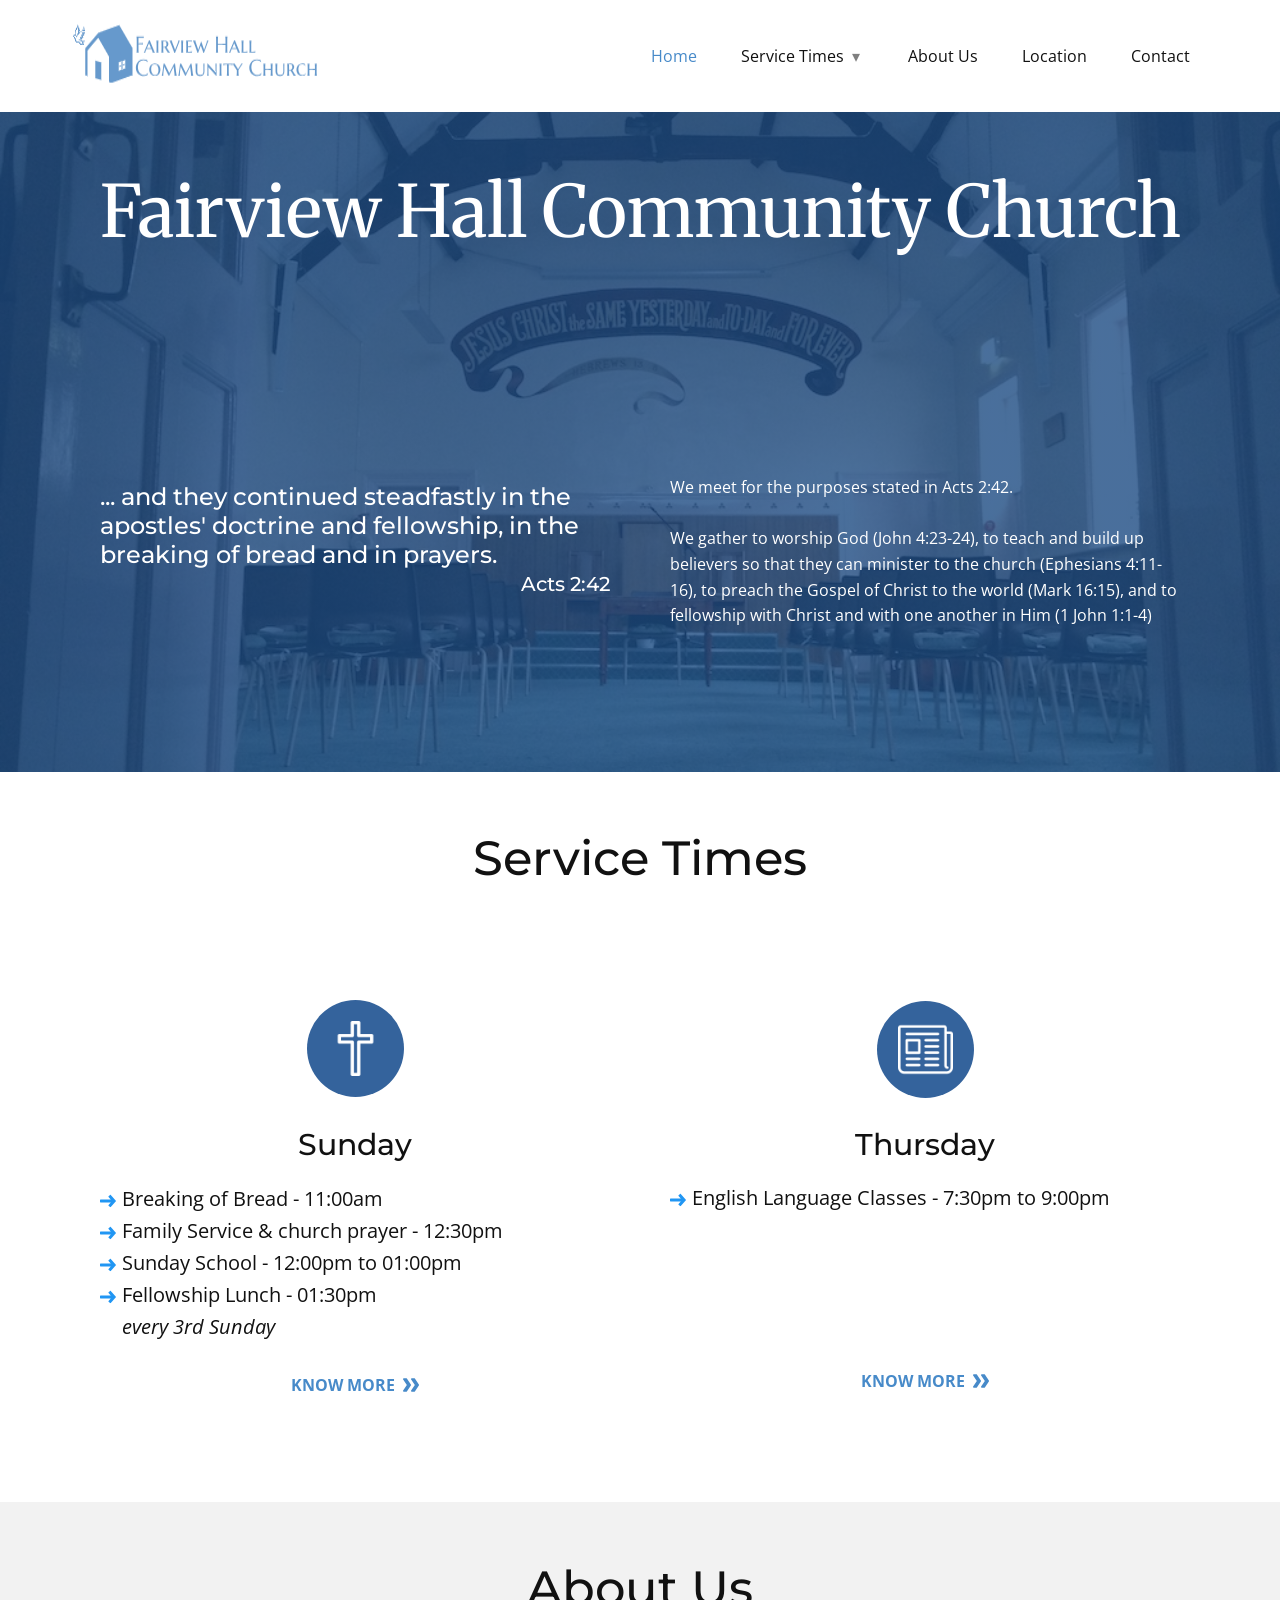
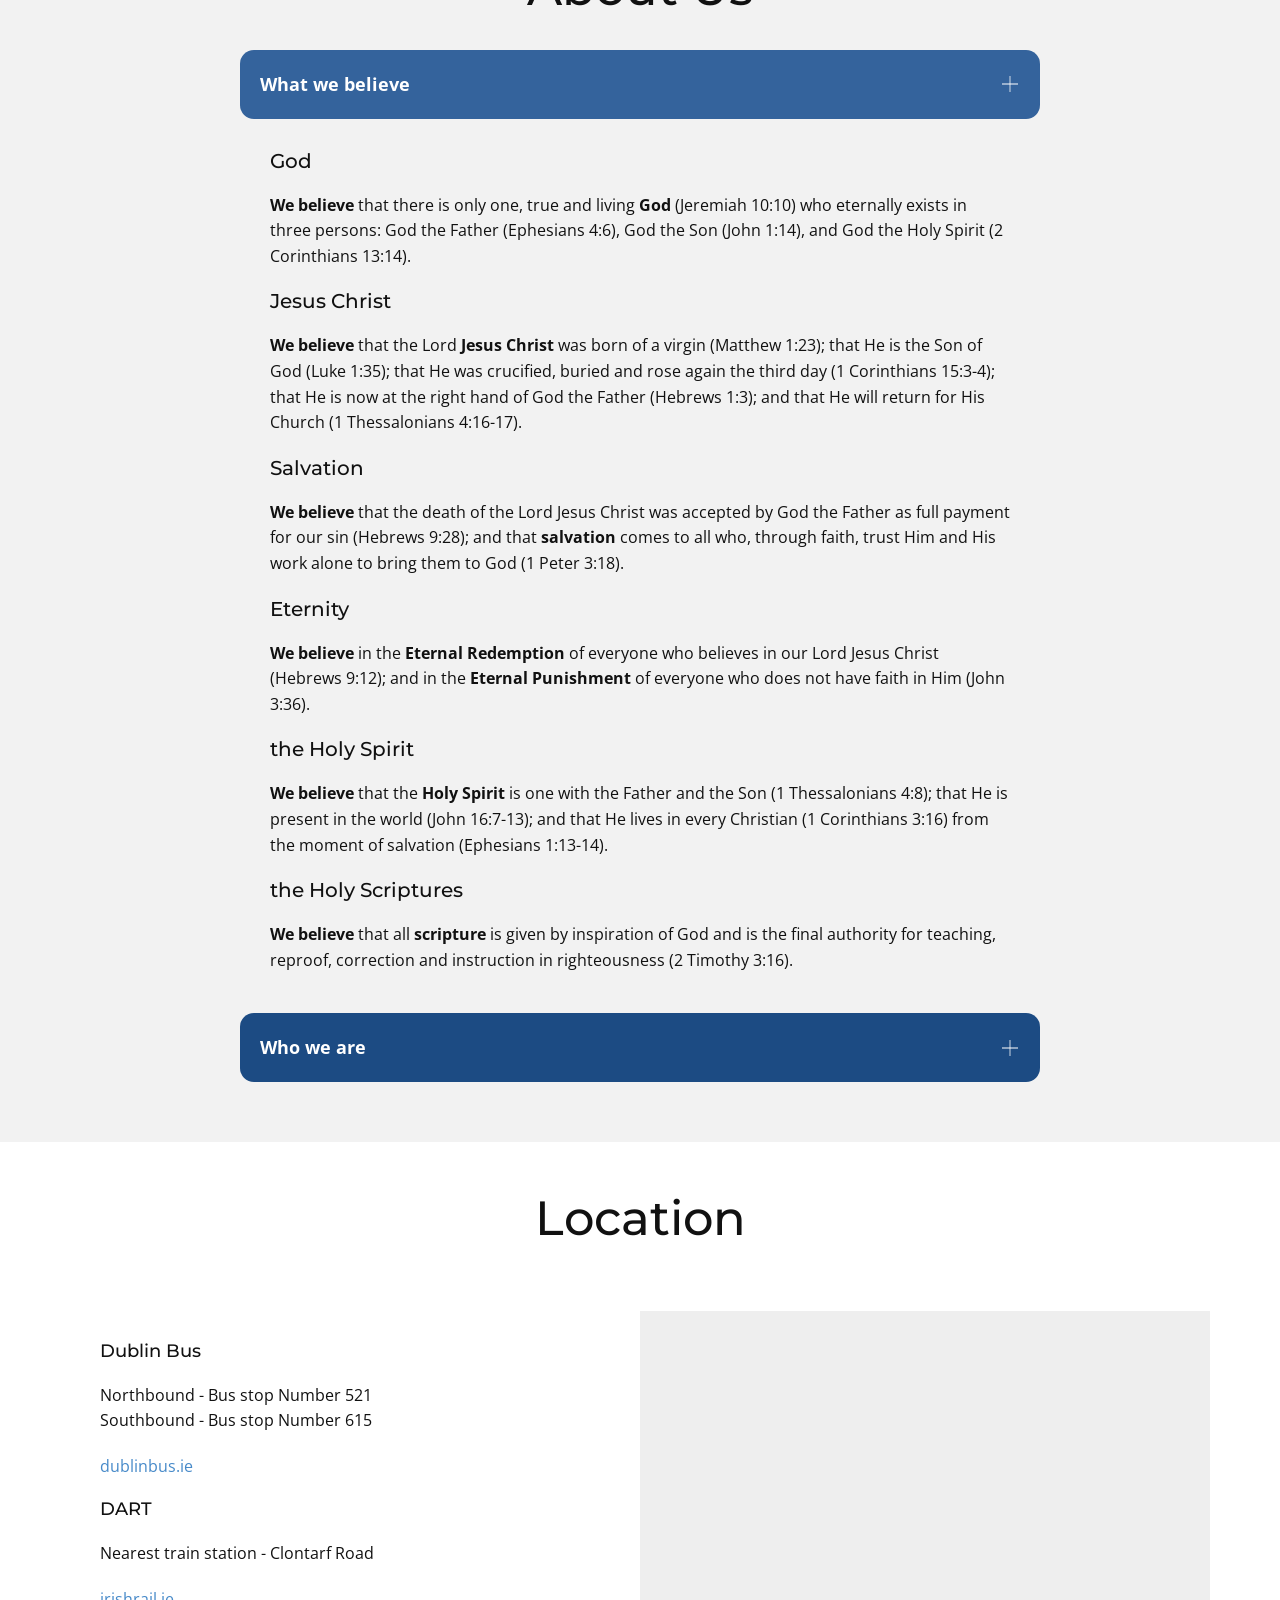
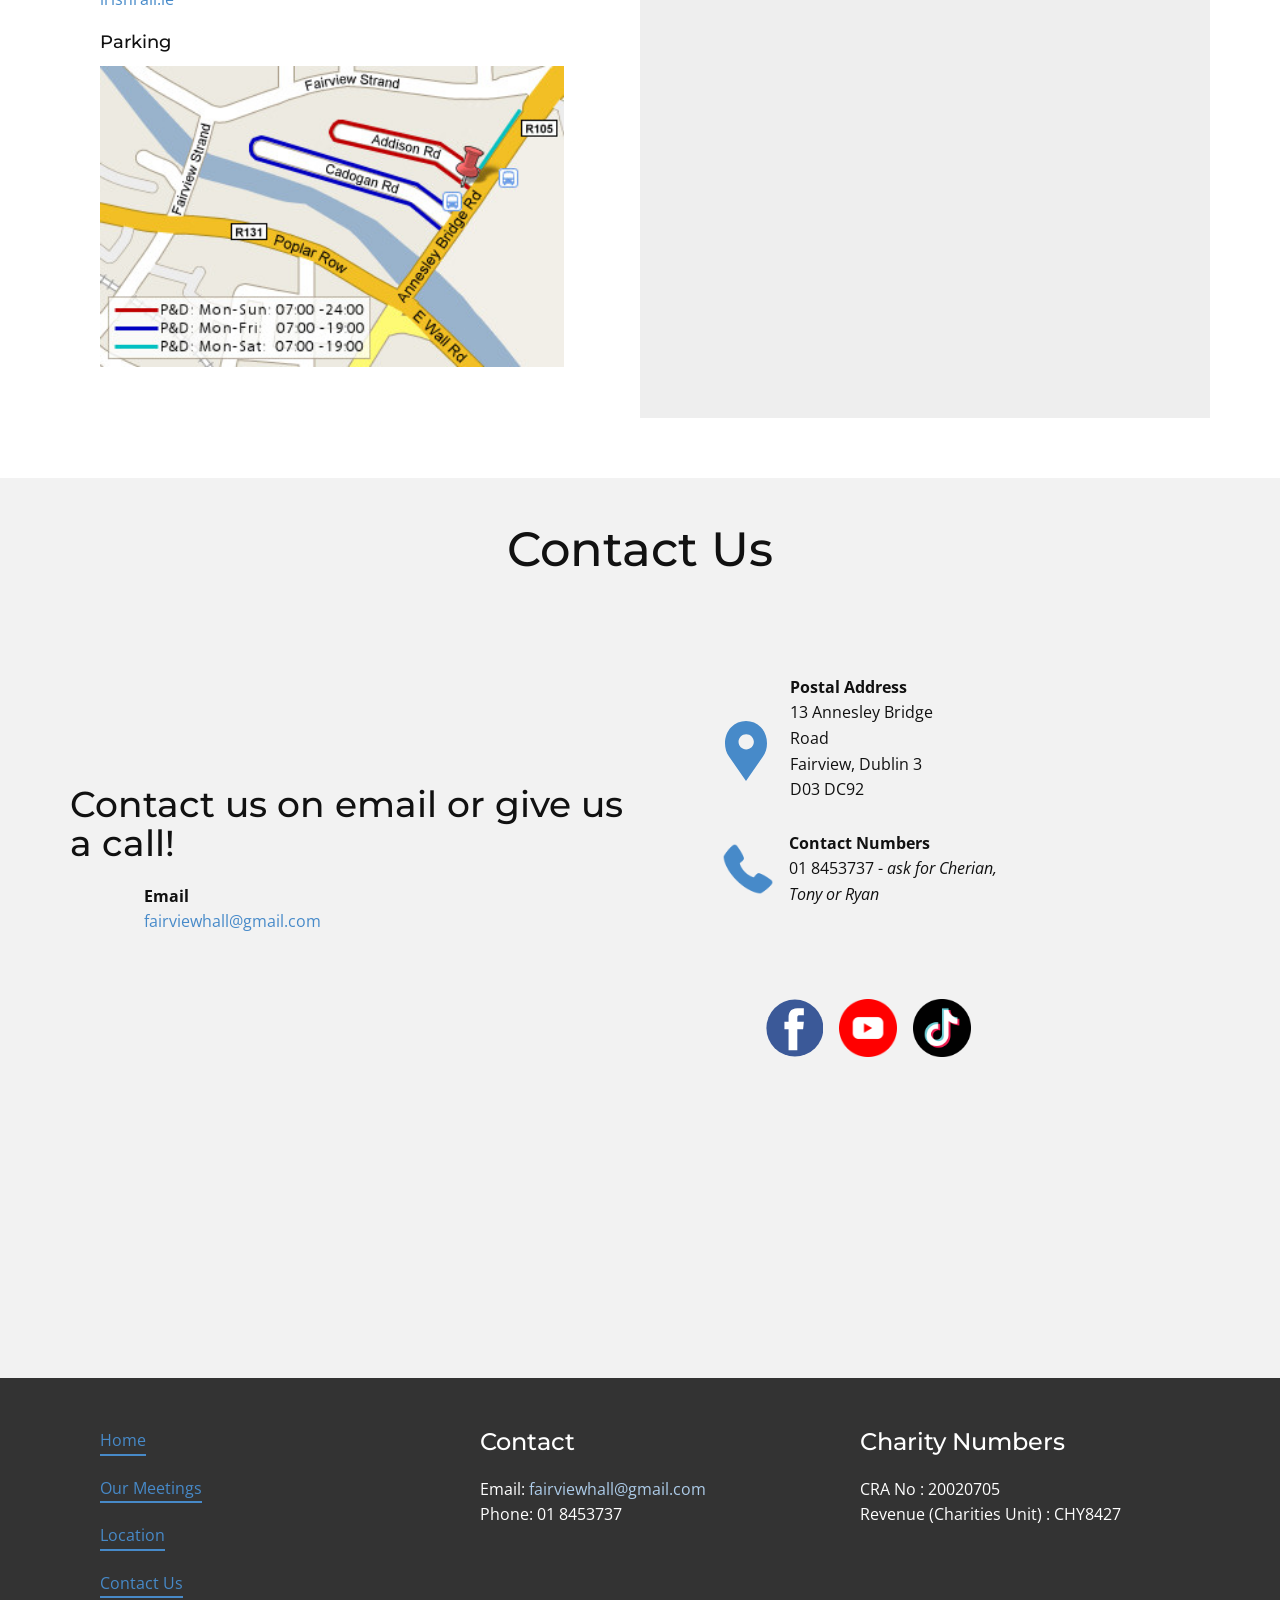
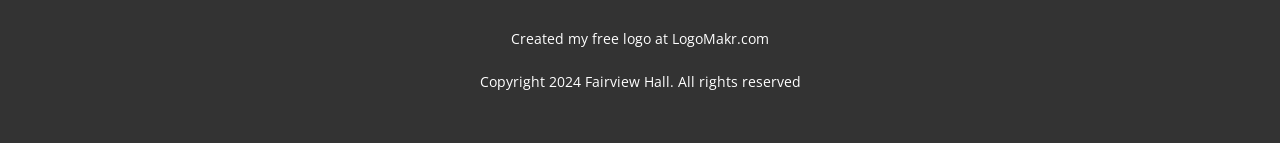
==== commit eda362fc: "FEAT: Updated website changes - Added Tiktok link to socials - Changed phone number - Removed wednes" ====
--- a/index.html
+++ b/index.html
@@ -8,7 +8,7 @@
             content="Fairview Hall Church, ... and they continued steadfastly in the apostles&amp;apos; doctrine and fellowship, in the breaking of bread and in prayers." />
         <meta
             name="description"
-            content="Main website for Fairview Hall Church to find details about weekly activities and contact for further information" />
+            content="Main website for Fairview Hall Church in Dublin to find details about weekly activities and contact for further information" />
         <title>Home</title>
         <link rel="stylesheet" href="nicepage.css" media="screen" />
         <link rel="stylesheet" href="Home.css" media="screen" />
@@ -278,12 +278,7 @@
                     <div class="u-layout">
                         <div class="u-layout-row">
                             <div
-                                class="u-container-style u-layout-cell u-shape-rectangle u-size-20 u-layout-cell-1"
-                                data-animation-name="customAnimationIn"
-                                data-animation-duration="1000"
-                                data-animation-direction=""
-                                data-animation-delay="0"
-                                data-animation-out="0">
+                                class="u-container-style u-layout-cell u-shape-rectangle u-size-30 u-layout-cell-1">
                                 <div
                                     class="u-container-layout u-container-layout-1">
                                     <span
@@ -324,7 +319,8 @@
                                                         fill="currentColor"></path>
                                                 </svg>
                                             </div>
-                                            Family Service - 12:30pm
+                                            Family Service & church prayer -
+                                            12:30pm
                                         </li>
                                         <li>
                                             <div
@@ -379,7 +375,7 @@
                                     </a>
                                 </div>
                             </div>
-                            <div
+                            <!-- <div
                                 class="u-container-style u-layout-cell u-shape-rectangle u-size-20 u-layout-cell-2"
                                 data-animation-name="customAnimationIn"
                                 data-animation-duration="1000"
@@ -433,14 +429,9 @@
                                         </span>
                                     </a>
                                 </div>
-                            </div>
-                            <div
-                                class="u-container-style u-layout-cell u-size-20 u-layout-cell-3"
-                                data-animation-name="customAnimationIn"
-                                data-animation-duration="1000"
-                                data-animation-direction=""
-                                data-animation-delay="0"
-                                data-animation-out="0">
+                            </div> -->
+                            <div
+                                class="u-container-style u-layout-cell u-size-30 u-layout-cell-3">
                                 <div
                                     class="u-container-layout u-container-layout-3">
                                     <span
@@ -946,34 +937,13 @@
                                                     class="u-align-left u-text u-text-3">
                                                     Contact Numbers<br />
                                                     <span
-                                                        style="
-                                                            font-weight: 400;
-                                                        ">
-                                                    </span>
-                                                    <span
                                                         style="font-weight: 400"
-                                                        >(086) 227 3509
-                                                        -&nbsp;<span
+                                                        >01 8453737 -&nbsp;<span
                                                             style="
                                                                 font-style: italic;
                                                             "
-                                                            >ask for Cherian
-                                                        </span>
-                                                    </span>
-                                                    <br />
-                                                    <span
-                                                        style="
-                                                            font-weight: 400;
-                                                        ">
-                                                    </span>
-                                                    <span
-                                                        style="font-weight: 400"
-                                                        >(087) 980 4058
-                                                        -&nbsp;<span
-                                                            style="
-                                                                font-style: italic;
-                                                            "
-                                                            >ask for Tony
+                                                            >ask for Cherian,
+                                                            Tony or Ryan
                                                         </span>
                                                     </span>
                                                     <br />
@@ -1036,6 +1006,18 @@
                                                     alt="" />
                                             </span>
                                         </a>
+                                        <a
+                                            class="u-social-url"
+                                            title="TikTok"
+                                            target="_blank"
+                                            href="https://www.tiktok.com/@fairviewhallchurch">
+                                            <span
+                                                class="u-file-icon u-icon u-social-icon u-icon-3">
+                                                <img
+                                                    src="images/tiktok_logo.png"
+                                                    alt="" />
+                                            </span>
+                                        </a>
                                     </div>
                                 </div>
                             </div>
@@ -1097,7 +1079,7 @@
                                             >fairviewhall@gmail.com
                                         </a>
                                         <br />
-                                        Phone: (086) 227 3509
+                                        Phone: 01 8453737
                                     </p>
                                 </div>
                             </div>
--- a/nicepage.css
+++ b/nicepage.css
@@ -163,8 +163,7 @@
     .fr-view img.fr-dib {
       margin: 10px auto;
       display: block;
-      float: none;
-      vertical-align: top; }
+      float: none; }
       .fr-view img.fr-dib.fr-fil {
         margin-left: 0;
         text-align: left; }
@@ -192,8 +191,7 @@
     .fr-view span.fr-img-caption.fr-dib {
       margin: 5px auto;
       display: block;
-      float: none;
-      vertical-align: top; }
+      float: none; }
       .fr-view span.fr-img-caption.fr-dib.fr-fil {
         margin-left: 0;
         text-align: left; }
@@ -277,6 +275,7 @@
         -webkit-opacity: 0.9;
         -moz-opacity: 0.9;
         opacity: 0.9;
+        filter: "progid:DXImageTransform.Microsoft.Alpha(Opacity=0)";
         -ms-filter: "progid:DXImageTransform.Microsoft.Alpha(Opacity=0)";
         width: 100%;
         text-align: center; }
@@ -307,8 +306,7 @@
   img.fr-view.fr-dib {
     margin: 5px auto;
     display: block;
-    float: none;
-    vertical-align: top; }
+    float: none; }
     img.fr-view.fr-dib.fr-fil {
       margin-left: 0;
       text-align: left; }
@@ -337,8 +335,7 @@
   span.fr-img-caption.fr-view.fr-dib {
     margin: 5px auto;
     display: block;
-    float: none;
-    vertical-align: top; }
+    float: none; }
     span.fr-img-caption.fr-view.fr-dib.fr-fil {
       margin-left: 0;
       text-align: left; }
@@ -360,7 +357,6 @@
       float: right;
       margin: 5px 0 5px 5px;
       max-width: calc(100% - 5px); }
-/*end-commonstyles library*/@charset "UTF-8";
 .u-hidden-block {
   visibility: hidden!important;
 }
@@ -493,7 +489,7 @@
 html [type="button"],
 [type="reset"],
 [type="submit"] {
-  -webkit-appearance: button;
+  appearance: button;-webkit-appearance: button;
 }
 button::-moz-focus-inner,
 [type="button"]::-moz-focus-inner,
@@ -541,7 +537,7 @@
   height: auto;
 }
 [type="search"] {
-  -webkit-appearance: textfield;
+  appearance: textfield;-webkit-appearance: textfield;
   outline-offset: -2px;
 }
 [type="search"]::-webkit-search-cancel-button,
@@ -5963,7 +5959,6 @@
 .u-background-effect-image,
 .u-video-poster {
   object-fit: cover;
-  display: block;
   vertical-align: middle;
   background-size: cover;
   background-position: 50% 50%;
@@ -17243,7 +17238,7 @@
   z-index: 1500;
   -webkit-text-size-adjust: 100%;
   /* create separate layer, to avoid paint on window.onscroll in webkit/blink */
-  -webkit-backface-visibility: hidden;
+  backface-visibility: hidden;-webkit-backface-visibility: hidden;
   outline: none;
 }
 .pswp * {
@@ -17294,6 +17289,7 @@
   background: #000;
   opacity: 0;
   transform: translateZ(0);
+  backface-visibility: hidden;
   -webkit-backface-visibility: hidden;
   will-change: opacity;
 }
@@ -17341,7 +17337,8 @@
 }
 .pswp__container,
 .pswp__zoom-wrap {
-  -webkit-backface-visibility: hidden;
+  backface-visibility: hidden;
+    -webkit-backface-visibility: hidden;
 }
 .pswp__item {
   position: absolute;
@@ -17363,7 +17360,8 @@
 	style is added to avoid flickering in webkit/blink when layers overlap
 */
 .pswp__img--placeholder {
-  -webkit-backface-visibility: hidden;
+  backface-visibility: hidden;
+    -webkit-backface-visibility: hidden;
 }
 /*
 	div element that matches size of large image
@@ -17462,7 +17460,8 @@
   background: none;
   cursor: pointer;
   overflow: visible;
-  -webkit-appearance: none;
+  appearance: none;
+    -webkit-appearance: none;
   display: block;
   border: 0;
   padding: 0;
@@ -17597,7 +17596,8 @@
   z-index: 1600;
   opacity: 0;
   transition: opacity 0.25s ease-out;
-  -webkit-backface-visibility: hidden;
+  backface-visibility: hidden;
+    -webkit-backface-visibility: hidden;
   will-change: opacity;
 }
 .pswp__share-modal--hidden {
@@ -17615,7 +17615,8 @@
   box-shadow: 0 2px 5px rgba(0, 0, 0, 0.25);
   transform: translateY(6px);
   transition: transform 0.25s;
-  -webkit-backface-visibility: hidden;
+  backface-visibility: hidden;
+    -webkit-backface-visibility: hidden;
   will-change: transform;
 }
 .pswp__share-tooltip a {
@@ -17853,7 +17854,8 @@
 .pswp__top-bar,
 .pswp--has_mouse .pswp__button--arrow--left,
 .pswp--has_mouse .pswp__button--arrow--right {
-  -webkit-backface-visibility: hidden;
+  backface-visibility: hidden;
+    -webkit-backface-visibility: hidden;
   will-change: opacity;
   transition: opacity 333ms cubic-bezier(0.4, 0, 0.22, 1);
 }
@@ -19461,14 +19463,14 @@
   }
   to {
     transform-origin: center center;
-    transform: translate3d(-50% !important, -50% !important, 0);
+    transform: translate3d(-50%, -50%, 0);
     opacity: 1;
   }
 }
 @keyframes customAnimationOut {
   from {
     transform-origin: center center;
-    transform: translate3d(-50% !important, -50% !important, 0);
+    transform: translate3d(-50%, -50%, 0);
     opacity: 1;
   }
   to {
--- a/Home.css
+++ b/Home.css
@@ -882,8 +882,7 @@
 .u-section-5 .u-social-icons-1 {
   height: 58px;
   min-height: 16px;
-  width: 131px;
-  min-width: 48px;
+  width: 205px;
   margin: 20px auto 0;
 }
 
